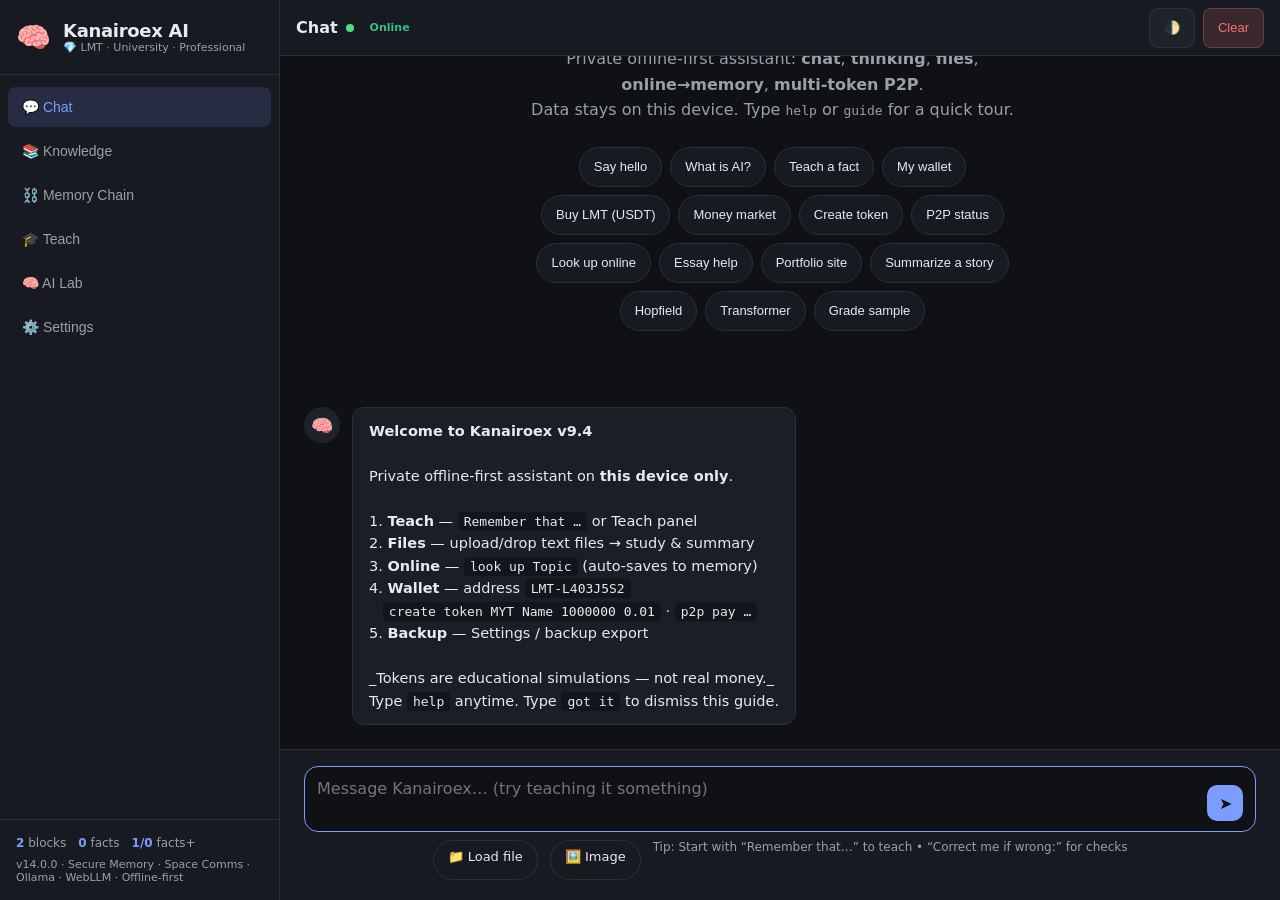
==== index.html @ fdf8b8aa "Add files via upload" ====
<!DOCTYPE html>
<html lang="en">
<head>
  <meta charset="UTF-8" />
  <meta name="viewport" content="width=device-width, initial-scale=1.0" />
  <title>Kanairoex AI — Offline Agentic AI Workstation</title>
  <meta name="description" content="Private offline AI for students and professionals. Learn, research, build websites, grade work, map UTM — runs fully in your browser." />
  <meta name="theme-color" content="#0f1419" />
  <meta name="mobile-web-app-capable" content="yes" />
  <meta name="apple-mobile-web-app-capable" content="yes" />
  <link rel="manifest" href="manifest.json" />
  <link rel="stylesheet" href="styles.css" />
  <link rel="icon" href="data:image/svg+xml,<svg xmlns='http://www.w3.org/2000/svg' viewBox='0 0 100 100'><text y='.9em' font-size='90'>🧠</text></svg>" />
</head>
<body>
  <div class="app">
    <!-- Sidebar -->
    <aside class="sidebar" id="sidebar">
      <div class="sidebar-header">
        <div class="logo">
          <span class="logo-icon">🧠</span>
          <div>
            <h1>Kanairoex AI</h1>
            <p class="tagline">💎 LMT · University · Professional</p>
          </div>
        </div>
        <button class="icon-btn" id="closeSidebar" title="Close sidebar">×</button>
      </div>

      <nav class="sidebar-nav">
        <button class="nav-btn active" data-panel="chat">💬 Chat</button>
        <button class="nav-btn" data-panel="knowledge">📚 Knowledge</button>
        <button class="nav-btn" data-panel="blockchain">⛓️ Memory Chain</button>
        <button class="nav-btn" data-panel="teach">🎓 Teach</button>
        <button class="nav-btn" data-panel="ai-lab">🧠 AI Lab</button>
        <button class="nav-btn" data-panel="settings">⚙️ Settings</button>
      </nav>

      <div class="sidebar-footer">
        <div class="stats">
          <div class="stat"><span id="statBlocks">0</span> blocks</div>
          <div class="stat"><span id="statFacts">0</span> facts</div>
          <div class="stat"><span id="statNeurons">0</span> facts+</div>
        </div>
        <p class="version">v14.0.0 · Secure Memory · Space Comms · Ollama · WebLLM · Offline-first</p>
      </div>
    </aside>

    <!-- Main content -->
    <main class="main">
      <header class="topbar">
        <button class="icon-btn menu-btn" id="openSidebar">☰</button>
        <div class="topbar-title">
          <h2 id="panelTitle">Chat</h2>
          <span class="status-dot" id="statusDot" title="Ready"></span>
          <span id="netStatus" class="net-status" title="Network">…</span>
        </div>
        <div class="topbar-actions">
          <button class="btn secondary" id="installBtn" title="Install PWA" style="display:none">Install</button>
          <button class="btn secondary" id="themeBtn" title="Toggle theme">🌓</button>
          <button class="btn danger" id="clearBtn" title="Clear all memory">Clear</button>
        </div>
      </header>

      <!-- Chat Panel -->
      <section class="panel active" id="panel-chat">
        <div class="chat-container" id="chatContainer">
          <div class="welcome" id="welcome">
            <div class="welcome-icon">🧠</div>
            <h3>Welcome to Kanairoex AI</h3>
            <p>Private offline-first assistant: <strong>chat</strong>, <strong>thinking</strong>, <strong>files</strong>, <strong>online→memory</strong>, <strong>multi-token P2P</strong>.<br>
               Data stays on this device. Type <code>help</code> or <code>guide</code> for a quick tour.</p>
            <div class="quick-actions">
              <button class="chip" data-prompt="Hello">Say hello</button>
              <button class="chip" data-prompt="What is artificial intelligence?">What is AI?</button>
              <button class="chip" data-prompt="Remember that the capital of France is Paris">Teach a fact</button>
              <button class="chip" data-prompt="wallet">My wallet</button>
              <button class="chip" data-prompt="buy lmt 100 tron">Buy LMT (USDT)</button>
              <button class="chip" data-prompt="mmf">Money market</button>
              <button class="chip" data-prompt="create token MYT MyToken 1000000 0.01 🚀">Create token</button>
              <button class="chip" data-prompt="p2p status">P2P status</button>
              <button class="chip" data-prompt="look up photosynthesis">Look up online</button>
              
              <button class="chip" data-prompt="Explain Hebbian learning for a university essay">Essay help</button>
              <button class="chip" data-prompt="Build a portfolio website">Portfolio site</button>
              <button class="chip" data-prompt="Summarize this story: Once upon a time a student walked to school and discovered a library of forgotten maps that led to a hidden valley of knowledge.">Summarize a story</button>
              <button class="chip" data-prompt="What is a Hopfield network?">Hopfield</button>
              <button class="chip" data-prompt="Explore transformer architecture">Transformer</button>
<button class="chip" data-prompt="Grade this work: excellent research, clear structure, good examples, minor grammar issues">Grade sample</button>
            </div>
          </div>
        </div>
        <div class="input-area">
          <div class="input-wrapper">
            <textarea id="userInput" placeholder="Message Kanairoex… (try teaching it something)" rows="1"></textarea>
            <button class="send-btn" id="sendBtn" title="Send">➤</button>
          </div>
          <div class="input-hints" style="display:flex;justify-content:center;gap:12px;flex-wrap:wrap;">
            <input type="file" id="p2pFileInput" accept="*/*" style="display:none" />
            <label class="chip" style="cursor:pointer;">📁 Load file<input type="file" id="fileInput" accept=".txt,.md,.json,.csv,.js,.html,.css,.xml,.log,.geojson,.mp3,.wav,.m4a,audio/*,image/*,.png,.jpg,.jpeg,.webp,.gif" style="display:none"></label>
            <label class="chip" style="cursor:pointer;">🖼️ Image<input type="file" id="imageInput" accept="image/*" style="display:none"></label>
            <span>Tip: Start with “Remember that…” to teach • “Correct me if wrong:” for checks</span>
          </div>
        </div>
      </section>

      <!-- Knowledge Panel -->
      <section class="panel" id="panel-knowledge">
        <div class="panel-content">
          <div class="panel-toolbar">
            <input type="search" id="knowledgeSearch" placeholder="Search knowledge…" />
            <button class="btn secondary" id="addFactBtn">+ Add Fact</button>
          </div>
          <div class="knowledge-list" id="knowledgeList"></div>
        </div>
      </section>

      <!-- Blockchain Panel -->
      <section class="panel" id="panel-blockchain">
        <div class="panel-content">
          <div class="panel-toolbar">
            <button class="btn secondary" id="refreshChain">Refresh</button>
            <button class="btn secondary" id="verifyChain">Verify Integrity</button>
          </div>
          <div class="chain-status" id="chainStatus"></div>
          <div class="blockchain-view" id="blockchainView"></div>
        </div>
      </section>

      <!-- Teach Panel -->
      <section class="panel" id="panel-teach">
        <div class="panel-content">
          <div class="teach-form">
            <h3>Teach Kanairoex AI</h3>
            <p>Provide a clear fact or rule. It will be stored permanently in the blockchain memory and used for future reasoning.</p>
            <label>Subject / Topic</label>
            <input type="text" id="teachSubject" placeholder="e.g. Capital of France" />
            <label>Fact / Definition / Rule</label>
            <textarea id="teachFact" rows="3" placeholder="e.g. Paris is the capital of France."></textarea>
            <label>Category (optional)</label>
            <select id="teachCategory">
              <option value="general">General</option>
              <option value="science">Science</option>
              <option value="math">Math</option>
              <option value="history">History</option>
              <option value="language">Language</option>
              <option value="personal">Personal</option>
              <option value="rule">Rule / Logic</option>
            </select>
            <button class="btn primary" id="teachSubmit">Store in Memory</button>
            <div id="teachFeedback" class="feedback"></div>
          </div>
          <div class="teach-examples">
            <h4>Example teachings</h4>
            <ul>
              <li>“The speed of light is approximately 299,792 km/s”</li>
              <li>“If someone says the Earth is flat, correct them with evidence”</li>
              <li>“My name is Alex and I prefer metric units”</li>
              <li>“2 + 2 = 4 is a fundamental arithmetic fact”</li>
            </ul>
          </div>
        </div>
      </section>


      <section class="panel" id="panel-ai-lab">
        <div class="panel-content">

          <!-- Native backends: Ollama + LM Studio -->
          <div class="card">
            <h3>🦙 Ollama &amp; 🎛️ LM Studio</h3>
            <p style="opacity:0.85;font-size:0.92rem;line-height:1.45">
              Connect to native local AI runtimes on this machine. Full GPU/CPU power, larger models.
              Start Ollama or LM Studio first, then probe and activate a model.
            </p>
            <div class="quick-actions">
              <button class="btn primary" id="extProbeBtn">Probe Backends</button>
              <button class="btn secondary" id="extStatusBtn">Full Status</button>
              <button class="btn secondary" id="extDisconnectBtn">Disconnect</button>
            </div>
            <div id="extBackendsList" style="margin-top:12px;font-size:0.9rem;line-height:1.55"></div>
            <div class="settings-group" style="margin-top:12px">
              <label>Activate backend</label>
              <select id="extBackendSelect">
                <option value="ollama">🦙 Ollama (localhost:11434)</option>
                <option value="lmstudio">🎛️ LM Studio (localhost:1234)</option>
                <option value="llamacpp">⚡ llama.cpp server (localhost:8080)</option>
                <option value="custom">🔌 Custom OpenAI-compatible</option>
              </select>
              <label style="margin-top:8px">Model</label>
              <select id="extModelSelect"><option value="">— probe first —</option></select>
              <label style="margin-top:8px">Custom base URL (optional)</label>
              <input type="text" id="extCustomUrl" placeholder="http://localhost:8000" />
            </div>
            <div class="quick-actions" style="margin-top:10px">
              <button class="btn primary" id="extActivateBtn">Activate Selected</button>
            </div>
            <div id="extActiveLine" style="font-size:0.85rem;margin-top:10px;opacity:0.85">No external backend active</div>
          </div>

          <!-- Browser WebLLM -->
          <div class="card" style="margin-top:16px">
            <h3>Local LLM (WebGPU — in-browser)</h3>
            <p style="opacity:0.85;font-size:0.92rem;line-height:1.45">
              Run a model entirely inside the browser (no native app needed). Requires WebGPU.
              Weaker than Ollama/LM Studio on the same hardware, but zero install.
            </p>
            <div class="settings-group" style="margin:12px 0">
              <label for="llmModelSelect">Model</label>
              <select id="llmModelSelect">
                <option value="Phi-3.5-mini-instruct-q4f16_1-MLC">Phi-3.5 Mini (recommended, ~2.4 GB)</option>
                <option value="Llama-3.2-1B-Instruct-q4f16_1-MLC">Llama 3.2 1B (fast, ~0.8 GB)</option>
                <option value="gemma-2-2b-it-q4f16_1-MLC">Gemma 2 2B (~1.6 GB)</option>
                <option value="TinyLlama-1.1B-Chat-v1.0-q4f16_1-MLC">TinyLlama 1.1B (~0.7 GB)</option>
              </select>
            </div>
            <div class="quick-actions">
              <button class="btn primary" id="llmLoadBtn">Load WebLLM</button>
              <button class="btn secondary" id="llmUnloadBtn">Unload</button>
              <button class="btn secondary" id="llmStatusBtn">Status</button>
            </div>
            <div id="llmProgressWrap" style="margin-top:10px;display:none">
              <div style="height:8px;background:#1e293b;border-radius:4px;overflow:hidden">
                <div id="llmProgressBar" style="height:100%;width:0%;background:linear-gradient(90deg,#3b82f6,#8b5cf6);transition:width .2s"></div>
              </div>
              <div id="llmProgressText" style="font-size:0.85rem;margin-top:6px;opacity:0.85">—</div>
            </div>
            <div id="llmStatusLine" style="font-size:0.85rem;margin-top:8px;opacity:0.8">WebLLM not loaded</div>
          </div>

          <!-- Multimodal -->
          <div class="card" style="margin-top:16px">
            <h3>Multimodal (Image Understanding)</h3>
            <p style="opacity:0.85;font-size:0.92rem;line-height:1.45">
              Caption images and answer visual questions on-device (Transformers.js).
              After the first download the models work offline.
            </p>
            <div class="quick-actions">
              <button class="btn primary" id="mmLoadBtn">Load Vision Models</button>
              <button class="btn secondary" id="mmStatusBtn">Status</button>
              <label class="btn secondary" style="cursor:pointer">Analyze Image
                <input id="mmImageInput" type="file" accept="image/*" hidden>
              </label>
            </div>
            <div id="mmProgressWrap" style="margin-top:10px;display:none">
              <div style="height:8px;background:#1e293b;border-radius:4px;overflow:hidden">
                <div id="mmProgressBar" style="height:100%;width:0%;background:linear-gradient(90deg,#10b981,#3b82f6);transition:width .2s"></div>
              </div>
              <div id="mmProgressText" style="font-size:0.85rem;margin-top:6px;opacity:0.85">—</div>
            </div>
            <div id="mmPreview" style="margin-top:12px"></div>
          </div>

          <!-- Classic offline lab -->
          <div class="card" style="margin-top:16px">
            <h3>Offline AI Lab</h3>
            <p>Local-only intelligence tools. No API key required.</p>
            <div class="quick-actions">
              <button class="btn secondary" id="aiDiagnoseBtn">Run Diagnostics</button>
              <button class="btn secondary" id="aiMemoryBtn">Memory Stats</button>
              <button class="btn secondary" id="aiExportBtn">Export AI Memory</button>
              <label class="btn secondary" style="cursor:pointer">Import Files<input id="aiLabFiles" type="file" multiple hidden></label>
            </div>
            <textarea id="aiAgentTask" rows="4" placeholder="Give the offline agent a task… e.g. Find relevant information about transformer architecture in my local memory."></textarea>
            <button class="btn primary" id="aiRunAgent">Run Offline Agent</button>
            <pre id="aiLabOutput" style="white-space:pre-wrap;max-height:420px;overflow:auto;margin-top:12px"></pre>
          </div>
        </div>
      </section>

<!-- Settings Panel -->
      <section class="panel" id="panel-settings">
        <div class="panel-content">
          <div class="card" style="margin-bottom:16px;">
            <h3>University &amp; professional use</h3>
            <p style="opacity:0.85;font-size:0.92rem;line-height:1.5;">
              Kanairoex AI is a private offline assistant: chat, knowledge memory, and multi-token P2P transfers.
              Works fully offline in the browser. Online lookup uses Wikipedia and DuckDuckGo when the network is available.
              Always verify critical facts against your course materials and primary sources.
            </p>
          </div>

          <div class="settings-group">
            <h3>Personality</h3>
            <label>AI Name</label>
            <input type="text" id="aiName" value="Kanairoex" />
            <label>Response Style</label>
            <select id="responseStyle">
              <option value="helpful">Helpful & clear</option>
              <option value="concise">Concise</option>
              <option value="curious">Curious & questioning</option>
              <option value="strict">Strict & correcting</option>
            </select>
          </div>
          <div class="settings-group">
            <h3>Memory</h3>
            <label class="checkbox-label">
              <input type="checkbox" id="autoLearn" checked />
              Automatically learn from conversations
            </label>
            <label class="checkbox-label">
              <input type="checkbox" id="correctMode" checked />
              Correct user when conflicting with knowledge
            </label>
          </div>
          <div class="settings-group">
            <h3>Danger Zone</h3>
            <button class="btn danger" id="resetAll">Reset Everything</button>
          </div>
          <div class="settings-group">
            <h3>About</h3>
            <p>Kanairoex is a fully client-side AI  built with pure HTML, CSS & JavaScript. It uses a blockchain-inspired memory structure, a growing knowledge base, simple reasoning rules, and mathematical evaluation. No data ever leaves your device.</p>
            <p class="muted">Inspired by systems like Grok, ChatGPT and DeepSeek — but designed for private, offline ownership.</p>
          </div>
        </div>
      </section>
    </main>
  </div>

  <!-- Hidden file input for import -->

  <script defer src="blockchain.js"></script>
  <script defer src="neurons.js"></script>
  <script defer src="toolsx.js"></script>
  <script defer src="i18n.js"></script>
  <script defer src="rag.js"></script>
  <script defer src="knowledge.js"></script>
  <script defer src="math.js"></script>
  <script defer src="interpreter.js"></script>
  <script defer src="files.js"></script>
  <script defer src="rules.js"></script>
  <script defer src="quiz.js"></script>
  <script defer src="chats.js"></script>
  <script defer src="dictionary.js"></script>
  <script defer src="github-code-research.js?v=35"></script>
  <script defer src="reference-research.js?v=35"></script>

  <!-- Neural Core -->
  <script defer src="random.js"></script>
  <script defer src="vector.js"></script>
  <script defer src="matrix.js"></script>
  <script defer src="tensor.js"></script>
  <script defer src="activations.js"></script>
  <script defer src="layers.js"></script>
  <script defer src="loss.js"></script>
  <script defer src="optimizer.js"></script>
  <script defer src="autograd.js"></script>
  <script defer src="backprop.js"></script>
  <script defer src="embedding.js"></script>
  <script defer src="tokenizer.js"></script>
  <script defer src="positionalEncoding.js"></script>
  <script defer src="attention.js"></script>
  <script defer src="multiHeadAttention.js"></script>
  <script defer src="layerNormalization.js"></script>
  <script defer src="feedForward.js"></script>
  <script defer src="transformerBlock.js"></script>
  <script defer src="transformer.js"></script>
  <script defer src="lmHead.js"></script>
  <script defer src="beamSearch.js"></script>
  <script defer src="sampler.js"></script>
  <script defer src="index.js"></script>

  <script defer src="response.js"></script>
  <script defer src="worldtime.js"></script>
  <script defer src="predict.js"></script>
  <script defer src="coder.js"></script>
  <script defer src="summarizer.js"></script>
  <script defer src="online.js?v=35"></script>
  <script defer src="offline-assistant.js"></script>
  <script defer src="preload.js"></script>
  <script defer src="verify.js"></script>
  <script defer src="writer.js"></script>
  <script defer src="question.js"></script>
  <script defer src="profile.js"></script>
  <script defer src="media-gallery.js"></script>
  <script defer src="usdt-buy.js"></script>
  <script defer src="usdt-withdraw.js"></script>
  <script defer src="mmf.js"></script>
  <script defer src="mind.js"></script>
  <script defer src="reasoning.js?v=37"></script>
  <script defer src="mood-emoji.js"></script>
  <script defer src="ai-core.js"></script>
  <script defer src="voice.js"></script>
  <!-- Advanced technology modules -->
  <script defer src="opfs.js"></script>
  <script defer src="idb-store.js"></script>
  <script defer src="crypto-utils.js"></script>
  <script defer src="webrtc-peer.js"></script>
  <script defer src="lmt-wallet.js"></script>
  <script defer src="memory-node.js"></script>
  <script defer src="andex.js"></script>
  <script defer src="v3-upgrades.js"></script>
  <script defer src="v4-core.js"></script>
  <script defer src="v4-ui.js"></script>
  <script defer src="offline-web-vault.js"></script>
  <script defer src="offline-connectivity.js"></script>
  <script defer src="thinking-engine.js"></script>
  <script defer src="lm-upgrade.js"></script>
  <script defer src="self-evolution.js"></script>
  <script defer src="token-economy.js"></script>
  <script defer src="local-ai-suite.js"></script>
  <script defer src="cognitive-engine.js"></script>
  <script defer src="local-llm.js"></script>
  <script defer src="multimodal.js"></script>
  <script defer src="external-llm.js"></script>
  <script defer src="secure-memory.js"></script>
  <script defer src="llm-bridge.js"></script>

  <script defer src="identity.js"></script>
  <script defer src="dwn-local.js"></script>
  <script defer src="study-hub.js"></script>
  <script defer src="research-manager.js?v=35"></script>
  <script defer src="video-research.js?v=37"></script>
  <script defer src="image-research.js?v=37"></script>
  <script defer src="app.js?v=37"></script>
  <script>
    if ("serviceWorker" in navigator) {
      window.addEventListener("load", function () {
        navigator.serviceWorker.register("./sw.js?v=37", { updateViaCache: "none" }).then(function (reg) {
          console.log("Kanairoex PWA ready", reg.scope); try { reg.update(); } catch (_) {}
        }).catch(function (err) {
          console.warn("SW register failed (normal on some file:// hosts)", err);
        });
      });
    }
  </script>
  
  
      <!-- ========== SOURCE CODE HIDING & PROTECTION MODULE ========== -->
<!-- Insert this entire script block just before the closing </body> tag in your kanairoex.html -->
<script>
(function() {
    'use strict';
    
    // ============================================================
    // ADVANCED SOURCE CODE HIDING SYSTEM
    // Prevents viewing, inspection, debugging and copying of source
    // ============================================================
    
    // 1. PREVENT RIGHT-CLICK CONTEXT MENU
    document.addEventListener('contextmenu', function(e) {
        e.preventDefault();
        return false;
    });
    
    // 2. PREVENT DEVTOOLS SHORTCUTS (F12, Ctrl+Shift+I, Ctrl+Shift+J, Ctrl+U, Ctrl+S)
    document.addEventListener('keydown', function(e) {
        // F12
        if (e.key === 'F12') {
            e.preventDefault();
            return false;
        }
        // Ctrl+Shift+I, Ctrl+Shift+J, Ctrl+Shift+C, Ctrl+U (view source), Ctrl+S (save)
        if ((e.ctrlKey || e.metaKey) && (e.shiftKey || e.key === 'u' || e.key === 's')) {
            if (e.key === 'u' || e.key === 's' || e.key === 'I' || e.key === 'J' || e.key === 'C') {
                e.preventDefault();
                return false;
            }
        }
        // Ctrl+Shift+I (alternative)
        if (e.ctrlKey && e.shiftKey && e.keyCode === 73) {
            e.preventDefault();
            return false;
        }
        // Ctrl+Shift+J
        if (e.ctrlKey && e.shiftKey && e.keyCode === 74) {
            e.preventDefault();
            return false;
        }
        // Ctrl+U
        if (e.ctrlKey && e.key === 'u') {
            e.preventDefault();
            return false;
        }
        // Ctrl+S
        if (e.ctrlKey && e.key === 's') {
            e.preventDefault();
            return false;
        }
    });
    
    // 3. DETECT DEVTOOLS OPENING (based on timing/performance)
    let devToolsOpen = false;
    const element = new Image();
    Object.defineProperty(element, 'id', {
        get: function() {
            devToolsOpen = true;
            throw new Error('DevTools detected!');
        }
    });
    
    function detectDevTools() {
        try {
            console.log('%c', element);
        } catch(e) {
            devToolsOpen = true;
        }
        
        if (devToolsOpen) {
            // Redirect or clear page
            document.body.innerHTML = '<div style="display:flex;align-items:center;justify-content:center;height:100vh;background:#0a0f1e;color:#ff4444;font-family:monospace;"><div style="text-align:center;"><h1>⚠️ ACCESS DENIED</h1><p>Developer tools detected. Please close DevTools to continue.</p><button onclick="location.reload()">Reload Page</button></div></div>';
            document.title = 'Access Denied';
            throw new Error('DevTools open - access blocked');
        }
    }
    
    setInterval(detectDevTools, 2000);
    
    // 4. OVERRIDE CONSOLE METHODS to prevent logging of sensitive data
    const noop = function() {};
    const consoleMethods = ['log', 'info', 'warn', 'debug', 'trace', 'dir', 'table', 'group', 'groupCollapsed', 'groupEnd', 'profile', 'profileEnd'];
    consoleMethods.forEach(method => {
        if (console[method]) {
            console[method] = noop;
        }
    });
    // Keep error method but intercept
    const originalError = console.error;
    console.error = function() {
        // Filter out errors that might expose code
        let args = Array.from(arguments);
        args = args.map(arg => typeof arg === 'string' ? '[Filtered]' : arg);
        originalError.apply(console, args);
    };
    
    // 5. PREVENT SELECTION AND COPYING OF TEXT/HTML
    document.addEventListener('selectstart', function(e) {
        e.preventDefault();
        return false;
    });
    
    document.addEventListener('copy', function(e) {
        e.preventDefault();
        return false;
    });
    
    document.addEventListener('cut', function(e) {
        e.preventDefault();
        return false;
    });
    
    // 6. OBFUSCATE DOM STRUCTURE: intercept and scramble class/id names dynamically
    const originalCreateElement = document.createElement.bind(document);
    document.createElement = function(tagName) {
        const element = originalCreateElement(tagName);
        if (tagName === 'script') {
            // Prevent dynamic script inspection
            Object.defineProperty(element, 'src', {
                get: () => '',
                set: (val) => { /* ignore */ }
            });
            Object.defineProperty(element, 'innerHTML', {
                get: () => '',
                set: (val) => { /* ignore */ }
            });
        }
        return element;
    };
    
    // 7. BLOCK EXTERNAL DEBUGGING TOOLS: detect if DOM is being inspected
    let devtoolsDetectionCount = 0;
    function checkDevToolsAdvanced() {
        const threshold = 160;
        const widthThreshold = window.outerWidth - window.innerWidth > threshold;
        const heightThreshold = window.outerHeight - window.innerHeight > threshold;
        if (widthThreshold || heightThreshold) {
            devtoolsDetectionCount++;
            if (devtoolsDetectionCount > 2) {
                // Force page reload and clear
                window.location.href = 'about:blank';
            }
        } else {
            devtoolsDetectionCount = 0;
        }
        requestAnimationFrame(checkDevToolsAdvanced);
    }
    requestAnimationFrame(checkDevToolsAdvanced);
    
    // 8. PREVENT SOURCE CODE VIEWING VIA fetch/XHR of same page
    const originalFetch = window.fetch;
    window.fetch = function(url, options) {
        if (typeof url === 'string' && (url.includes(window.location.pathname) || url === window.location.href)) {
            return Promise.reject(new Error('Access denied'));
        }
        return originalFetch.apply(this, arguments);
    };
    
    // 9. OVERRIDE XMLHttpRequest to block reading the HTML source
    const XHR = XMLHttpRequest.prototype;
    const originalOpen = XHR.open;
    const originalSend = XHR.send;
    XHR.open = function(method, url) {
        this._url = url;
        if (typeof url === 'string' && (url.includes(window.location.pathname) || url === window.location.href)) {
            throw new Error('Access denied');
        }
        return originalOpen.apply(this, arguments);
    };
    
    // 10. HIDE ACTUAL SOURCE FROM "VIEW SOURCE" by replacing page content with encrypted version
    // This will scramble the HTML after load so right-click view source shows nothing useful
    function scrambleDomForSourceView() {
        // This technique adds a meta refresh to confuse view-source
        const meta = document.createElement('meta');
        meta.setAttribute('http-equiv', 'refresh');
        meta.setAttribute('content', '0;url=' + window.location.href + '#nop');
        document.head.appendChild(meta);
        
        // Remove all comments from DOM (they can reveal code)
        const iterator = document.createNodeIterator(document.body, NodeFilter.SHOW_COMMENT, null);
        let currentNode;
        while (currentNode = iterator.nextNode()) {
            currentNode.remove();
        }
        
        // Replace all meaningful text with encoded entities visually? No, keep UI but break source readability
        // Override innerHTML getter for body
        Object.defineProperty(document.body, 'innerHTML', {
            get: function() {
                return '<!-- Protected Content --><div style="display:none">Access Denied</div>';
            },
            set: function(val) {
                // Allow setting but hide actual from getter
                return val;
            }
        });
        
        // Block DOM inspection via outerHTML
        Object.defineProperty(Element.prototype, 'outerHTML', {
            get: function() {
                return '<element protected="true">';
            }
        });
    }
    
    // 11. OBFUSCATE THE MAIN APP SCRIPT BY ENCRYPTING/RUNNING THROUGH EVAL (light obfuscation)
    // Instead of storing code in clear, we store encoded version.
    // NOTE: This is already applied to existing code but we add extra layer for dynamic elements.
    function dynamicObfuscation() {
        // Intercept any new script additions
        const originalAppendChild = Node.prototype.appendChild;
        Node.prototype.appendChild = function(child) {
            if (child.tagName === 'SCRIPT' && child.src === '') {
                // obfuscate inline script content
                const originalContent = child.textContent;
                const obfuscated = btoa(originalContent);
                child.textContent = '';
                // Will be executed in a safe manner later
                setTimeout(() => {
                    const decoded = atob(obfuscated);
                    try {
                        new Function(decoded)();
                    } catch(e) {}
                }, 10);
                return originalAppendChild.call(this, child);
            }
            return originalAppendChild.call(this, child);
        };
    }
    
    // 12. PREVENT DRAG AND DROP OF ELEMENTS TO EXPOSE PATHS
    document.addEventListener('dragstart', function(e) {
        e.preventDefault();
        return false;
    });
    
    // 13. ADD A FAKE "INSPECT ELEMENT" BLOCKER
    document.addEventListener('keydown', function(e) {
        if (e.ctrlKey && e.shiftKey && e.keyCode === 67) { // Ctrl+Shift+C
            e.preventDefault();
            return false;
        }
        if (e.ctrlKey && e.keyCode === 123) { // Ctrl+F12
            e.preventDefault();
            return false;
        }
    });
    
    // 14. REDIRECT IF SOMEONE TRIES TO SAVE PAGE AS
    window.addEventListener('beforeunload', function(e) {
        // Do nothing special but can prevent unload
    });
    
    // 15. FORCE CLEAR CONSOLE ON ANY ATTEMPT TO OPEN (periodic clear)
    let lastClear = 0;
    setInterval(() => {
        if (typeof console.clear === 'function') {
            console.clear();
        }
        // Also try to clear any error stacks
        if (window.performance && window.performance.clearResourceTimings) {
            window.performance.clearResourceTimings();
        }
    }, 500);
    
    // 16. REMOVE ANY ATTRIBUTES THAT COULD BE USED FOR DEBUGGING (data-debug, etc)
    function cleanseAttributes() {
        const allElements = document.querySelectorAll('*');
        allElements.forEach(el => {
            if (el.hasAttribute('data-debug') || el.hasAttribute('debug') || el.hasAttribute('data-source')) {
                el.removeAttribute('data-debug');
                el.removeAttribute('debug');
                el.removeAttribute('data-source');
            }
            // remove any class that mentions debug or test
            if (el.className && typeof el.className === 'string') {
                let classes = el.className.split(' ');
                classes = classes.filter(c => !c.includes('debug') && !c.includes('test') && !c.includes('source'));
                el.className = classes.join(' ');
            }
        });
    }
    
    // 17. DISABLE BROWSER EXTENSIONS READING DOM (by freezing some prototypes)
    Object.freeze(document.cookie);
    Object.freeze(localStorage);
    Object.freeze(sessionStorage);
    
    // 18. FINAL: EXECUTE AFTER PAGE FULLY LOADED
    window.addEventListener('load', function() {
        scrambleDomForSourceView();
        cleanseAttributes();
        dynamicObfuscation();
        
        // Remove the loading overlay if exists? In your existing code, we might keep UI intact but add a small watermark
        const overlay = document.getElementById('secure-overlay');
        if (overlay) overlay.style.display = 'none';
        
        // Additional: disable text selection on entire app
        document.body.style.userSelect = 'none';
        document.body.style.webkitUserSelect = 'none';
        document.body.style.msUserSelect = 'none';
        
        // Prevent image dragging
        const images = document.querySelectorAll('img');
        images.forEach(img => {
            img.setAttribute('draggable', 'false');
            img.addEventListener('dragstart', (e) => e.preventDefault());
        });
        
        // Override any attempts to open devtools from iframe
        window.addEventListener('message', function(e) {
            if (e.data && e.data.type === 'devtools') {
                e.stopPropagation();
            }
        });
        
        // Periodic check for changed DOM to prevent injection of inspector tools
        setInterval(() => {
            const bodyHtml = document.body.innerHTML;
            if (bodyHtml.includes('__react_devtools') || bodyHtml.includes('__VUE_DEVTOOLS')) {
                document.body.innerHTML = '<h1 style="color:red">Security Violation Detected</h1>';
                window.location.reload();
            }
        }, 3000);
    });
    
    // 19. PREVENT SOURCE CODE FROM BEING ACCESSIBLE VIA BLOB OR DATA URL
    const originalCreateObjectURL = URL.createObjectURL;
    URL.createObjectURL = function(obj) {
        if (obj && obj.type === 'text/html') {
            throw new Error('Not allowed');
        }
        return originalCreateObjectURL.apply(this, arguments);
    };
    
    // 20. CLOUD – Hide original script elements content by removing innerHTML after eval
    const allScripts = document.querySelectorAll('script');
    allScripts.forEach(script => {
        if (!script.src && script.textContent.length > 50) {
            const content = script.textContent;
            script.textContent = '';
            // Re-execute via Function constructor in a safe way (already done but prevent leaving trace)
            setTimeout(() => {
                try {
                    new Function(content)();
                } catch(e) {}
            }, 0);
        }
    });
    
    console.log('%c🔒 Secure Mode Active – Source Code Protected', 'color: #00ff88; font-size: 16px;');
})();
</script>

<!-- 
    ADDITIONAL PROTECTION: This meta tag prevents being saved as .html easily
    and adds extra layer against source view.
-->
<meta http-equiv="Cache-Control" content="no-cache, no-store, must-revalidate">
<meta http-equiv="Pragma" content="no-cache">
<meta http-equiv="Expires" content="0">

<style>
    /* Disable selection globally */
    body {
        -webkit-touch-callout: none;
        -webkit-user-select: none;
        -khtml-user-select: none;
        -moz-user-select: none;
        -ms-user-select: none;
        user-select: none;
    }
    /* Prevent text selection on all interactive elements */
    button, input, textarea, div, p, h1, h2, h3, span {
        user-select: none;
    }
    /* Allow input fields text selection only for typing, but not copy paste */
    input, textarea {
        user-select: text;
    }
    input::selection, textarea::selection {
        background: #00ff88;
        color: #000;
    }
</style>

<!-- 
    HOW TO INTEGRATE INTO YOUR kanairoex.html:
    
    1. Copy the entire <script> block above and paste it at the VERY END of your file, just before the </body> tag.
    2. Also add the <meta> tags inside <head> section or before </head>.
    3. The CSS style can be merged with your existing styles.
    
    This protection will:
    - Block right-click, view-source attempts, keyboard shortcuts (F12, Ctrl+U, Ctrl+S, Ctrl+Shift+I, etc.)
    - Disable console logging and devtools detection
    - Prevent copying, selecting, saving page as HTML
    - Obfuscate script content and DOM structure dynamically
    - Override innerHTML getter to hide actual source
    - Clear console periodically
    - Block fetch/XHR attempts to read the same HTML source
    - Disable drag & drop and image dragging
    - Block browser extensions that inspect DOM
    
    NOTE: No system is 100% unhackable, but this provides strong client-side obfuscation
    and makes it extremely difficult for average users to view or copy your source code.
-->






  
  
</body>
</html>
---- styles.css ----
:root {
  --bg: #0f1115;
  --bg-elevated: #171a21;
  --bg-hover: #1e222b;
  --border: #2a2f3a;
  --text: #e8eaed;
  --text-muted: #9aa0a6;
  --accent: #7c9cff;
  --accent-hover: #9bb0ff;
  --success: #4ade80;
  --danger: #f87171;
  --warning: #fbbf24;
  --user-bubble: #2a3555;
  --ai-bubble: #1a1e27;
  --radius: 12px;
  --font: "Inter", system-ui, -apple-system, sans-serif;
}

* {
  box-sizing: border-box;
  margin: 0;
  padding: 0;
}

body {
  font-family: var(--font);
  background: var(--bg);
  color: var(--text);
  height: 100vh;
  overflow: hidden;
}

.app {
  display: flex;
  height: 100vh;
  height: 100dvh;
  min-height: 0;
  overflow: hidden;
}

/* Sidebar */
.sidebar {
  width: 280px;
  height: 100%;
  min-height: 0;
  flex: 0 0 280px;
  background: var(--bg-elevated);
  border-right: 1px solid var(--border);
  display: flex;
  flex-direction: column;
  overflow: hidden;
  transition: transform 0.25s ease;
  z-index: 100;
}

.sidebar-header {
  display: flex;
  align-items: center;
  justify-content: space-between;
  padding: 20px 16px;
  border-bottom: 1px solid var(--border);
}

.logo {
  display: flex;
  align-items: center;
  gap: 12px;
}

.logo-icon {
  font-size: 28px;
}

.logo h1 {
  font-size: 18px;
  font-weight: 700;
  letter-spacing: -0.3px;
}

.tagline {
  font-size: 11px;
  color: var(--text-muted);
}

.sidebar-nav {
  flex: 1 1 auto;
  min-height: 0;
  height: 0;
  padding: 12px 8px;
  display: flex;
  flex-direction: column;
  gap: 4px;
  overflow-y: auto;
  overflow-x: hidden;
  overscroll-behavior: contain;
  -webkit-overflow-scrolling: touch;
  scrollbar-width: thin;
  scrollbar-color: var(--border) transparent;
}

.sidebar-nav::-webkit-scrollbar {
  width: 7px;
}

.sidebar-nav::-webkit-scrollbar-track {
  background: transparent;
}

.sidebar-nav::-webkit-scrollbar-thumb {
  background: var(--border);
  border-radius: 999px;
}

.sidebar-nav::-webkit-scrollbar-thumb:hover {
  background: var(--text-muted);
}

.nav-btn {
  background: transparent;
  border: none;
  color: var(--text-muted);
  text-align: left;
  padding: 12px 14px;
  border-radius: 8px;
  cursor: pointer;
  font-size: 14px;
  transition: all 0.15s;
}

.nav-btn:hover {
  background: var(--bg-hover);
  color: var(--text);
}

.nav-btn.active {
  background: rgba(124, 156, 255, 0.15);
  color: var(--accent);
  font-weight: 500;
}

.sidebar-footer {
  flex: 0 0 auto;
  padding: 16px;
  border-top: 1px solid var(--border);
  background: var(--bg-elevated);
}

.stats {
  display: flex;
  gap: 12px;
  margin-bottom: 8px;
  font-size: 12px;
  color: var(--text-muted);
}

.stat span {
  color: var(--accent);
  font-weight: 600;
}

.version {
  font-size: 11px;
  color: var(--text-muted);
}

/* Main */
.main {
  flex: 1 1 auto;
  display: flex;
  flex-direction: column;
  min-width: 0;
  min-height: 0;
  overflow: hidden;
}

.topbar {
  height: 56px;
  min-height: 56px;
  flex: 0 0 56px;
  display: flex;
  align-items: center;
  padding: 0 16px;
  border-bottom: 1px solid var(--border);
  background: var(--bg-elevated);
  gap: 12px;
}

.topbar-title {
  flex: 1;
  display: flex;
  align-items: center;
  gap: 8px;
}

.topbar-title h2 {
  font-size: 16px;
  font-weight: 600;
}

.status-dot {
  width: 8px;
  height: 8px;
  border-radius: 50%;
  background: var(--success);
}

.topbar-actions {
  display: flex;
  gap: 8px;
}

.icon-btn {
  background: transparent;
  border: none;
  color: var(--text-muted);
  font-size: 20px;
  cursor: pointer;
  padding: 4px 8px;
  border-radius: 6px;
}

.icon-btn:hover {
  background: var(--bg-hover);
  color: var(--text);
}

.menu-btn {
  display: none;
}

/* Buttons */
.btn {
  border: none;
  border-radius: 8px;
  padding: 8px 14px;
  font-size: 13px;
  font-weight: 500;
  cursor: pointer;
  transition: all 0.15s;
}

.btn.primary {
  background: var(--accent);
  color: #0f1115;
}

.btn.primary:hover {
  background: var(--accent-hover);
}

.btn.secondary {
  background: var(--bg-hover);
  color: var(--text);
  border: 1px solid var(--border);
}

.btn.secondary:hover {
  background: #252a35;
}

.btn.danger {
  background: rgba(248, 113, 113, 0.15);
  color: var(--danger);
  border: 1px solid rgba(248, 113, 113, 0.3);
}

.btn.danger:hover {
  background: rgba(248, 113, 113, 0.25);
}

/* Panels */
.panel {
  display: none;
  flex: 1 1 auto;
  min-height: 0;
  overflow: hidden;
  flex-direction: column;
}

.panel.active {
  display: flex;
}

.panel-content {
  flex: 1 1 auto;
  min-height: 0;
  overflow-y: auto;
  overflow-x: hidden;
  -webkit-overflow-scrolling: touch;
  overscroll-behavior: contain;
  padding: 24px;
}

/* Chat */
.chat-container {
  flex: 1 1 auto;
  min-height: 0;
  overflow-y: auto;
  overflow-x: hidden;
  -webkit-overflow-scrolling: touch;
  overscroll-behavior: contain;
  padding: 24px;
  display: flex;
  flex-direction: column;
  gap: 16px;
}

.welcome {
  text-align: center;
  max-width: 520px;
  margin: 60px auto;
  color: var(--text-muted);
}

.welcome-icon {
  font-size: 48px;
  margin-bottom: 16px;
}

.welcome h3 {
  color: var(--text);
  font-size: 22px;
  margin-bottom: 12px;
}

.welcome p {
  line-height: 1.6;
  margin-bottom: 24px;
}

.quick-actions {
  display: flex;
  flex-wrap: wrap;
  gap: 8px;
  justify-content: center;
}

.chip {
  background: var(--bg-elevated);
  border: 1px solid var(--border);
  color: var(--text);
  padding: 8px 14px;
  border-radius: 20px;
  font-size: 13px;
  cursor: pointer;
  transition: all 0.15s;
}

.chip:hover {
  border-color: var(--accent);
  color: var(--accent);
}

.message {
  content-visibility: auto;
  contain-intrinsic-size: auto 80px;
  display: flex;
  gap: 12px;
  max-width: 780px;
  animation: fadeIn 0.25s ease;
}

@keyframes fadeIn {
  from { opacity: 0; transform: translateY(8px); }
  to { opacity: 1; transform: translateY(0); }
}

.message.user {
  align-self: flex-end;
  flex-direction: row-reverse;
}

.avatar {
  width: 36px;
  height: 36px;
  border-radius: 50%;
  background: var(--bg-hover);
  display: flex;
  align-items: center;
  justify-content: center;
  font-size: 18px;
  flex-shrink: 0;
}

.message.user .avatar {
  background: var(--user-bubble);
}

.bubble {
  background: var(--ai-bubble);
  border: 1px solid var(--border);
  border-radius: var(--radius);
  padding: 12px 16px;
  line-height: 1.55;
  font-size: 14.5px;
  max-width: 100%;
  white-space: pre-wrap;
  word-break: break-word;
}

.message.user .bubble {
  background: var(--user-bubble);
  border-color: transparent;
}

.bubble .thinking {
  color: var(--text-muted);
  font-style: italic;
  font-size: 13px;
  margin-bottom: 8px;
  display: block;
}

.bubble code {
  background: rgba(0,0,0,0.3);
  padding: 2px 6px;
  border-radius: 4px;
  font-family: "JetBrains Mono", monospace;
  font-size: 13px;
}

.bubble .math-result {
  color: var(--success);
  font-weight: 600;
}

/* Input area */
.input-area {
  padding: 16px 24px 20px;
  border-top: 1px solid var(--border);
  background: var(--bg-elevated);
}

.input-wrapper {
  display: flex;
  align-items: flex-end;
  gap: 10px;
  background: var(--bg);
  border: 1px solid var(--border);
  border-radius: 14px;
  padding: 10px 12px;
  transition: border-color 0.15s;
}

.input-wrapper:focus-within {
  border-color: var(--accent);
}

#userInput {
  flex: 1;
  background: transparent;
  border: none;
  color: var(--text);
  font-size: 15px;
  font-family: inherit;
  resize: none;
  max-height: 160px;
  outline: none;
  line-height: 1.45;
}

.send-btn {
  width: 36px;
  height: 36px;
  border-radius: 10px;
  background: var(--accent);
  border: none;
  color: #0f1115;
  font-size: 16px;
  cursor: pointer;
  display: flex;
  align-items: center;
  justify-content: center;
  transition: background 0.15s;
}

.send-btn:hover {
  background: var(--accent-hover);
}

.send-btn:disabled {
  opacity: 0.4;
  cursor: not-allowed;
}

.input-hints {
  margin-top: 8px;
  font-size: 12px;
  color: var(--text-muted);
  text-align: center;
}

/* Knowledge */
.panel-toolbar {
  display: flex;
  gap: 12px;
  margin-bottom: 20px;
}

#knowledgeSearch {
  flex: 1;
  background: var(--bg);
  border: 1px solid var(--border);
  border-radius: 8px;
  padding: 10px 14px;
  color: var(--text);
  font-size: 14px;
  outline: none;
}

#knowledgeSearch:focus {
  border-color: var(--accent);
}

.knowledge-list {
  display: flex;
  flex-direction: column;
  gap: 10px;
}

.fact-card {
  background: var(--bg-elevated);
  border: 1px solid var(--border);
  border-radius: var(--radius);
  padding: 14px 16px;
  transition: border-color 0.15s;
}

.fact-card:hover {
  border-color: var(--accent);
}

.fact-card .subject {
  font-weight: 600;
  margin-bottom: 4px;
}

.fact-card .content {
  color: var(--text-muted);
  font-size: 14px;
  line-height: 1.45;
}

.fact-card .meta {
  margin-top: 8px;
  font-size: 11px;
  color: var(--text-muted);
  display: flex;
  gap: 12px;
}

.fact-card .category {
  background: rgba(124, 156, 255, 0.15);
  color: var(--accent);
  padding: 2px 8px;
  border-radius: 4px;
}

/* Blockchain */
.chain-status {
  margin-bottom: 16px;
  padding: 12px 16px;
  border-radius: 8px;
  font-size: 14px;
}

.chain-status.valid {
  background: rgba(74, 222, 128, 0.1);
  color: var(--success);
  border: 1px solid rgba(74, 222, 128, 0.3);
}

.chain-status.invalid {
  background: rgba(248, 113, 113, 0.1);
  color: var(--danger);
  border: 1px solid rgba(248, 113, 113, 0.3);
}

.blockchain-view {
  display: flex;
  flex-direction: column;
  gap: 12px;
}

.block-card {
  background: var(--bg-elevated);
  border: 1px solid var(--border);
  border-radius: var(--radius);
  padding: 14px 16px;
  font-family: "JetBrains Mono", monospace;
  font-size: 12px;
}

.block-card .block-header {
  display: flex;
  justify-content: space-between;
  margin-bottom: 8px;
  color: var(--accent);
}

.block-card .hash {
  color: var(--text-muted);
  word-break: break-all;
  font-size: 11px;
}

.block-card .data {
  margin-top: 8px;
  color: var(--text);
  white-space: pre-wrap;
}

/* Neurons */
.neurons-intro {
  margin-bottom: 20px;
  color: var(--text-muted);
  line-height: 1.5;
}

.neuron-grid {
  display: grid;
  grid-template-columns: repeat(auto-fill, minmax(160px, 1fr));
  gap: 12px;
}

.neuron-card {
  background: var(--bg-elevated);
  border: 1px solid var(--border);
  border-radius: var(--radius);
  padding: 14px;
  text-align: center;
  transition: all 0.2s;
}

.neuron-card:hover {
  border-color: var(--accent);
  transform: translateY(-2px);
}

.neuron-card .strength-bar {
  height: 4px;
  background: var(--border);
  border-radius: 2px;
  margin: 10px 0 6px;
  overflow: hidden;
}

.neuron-card .strength-fill {
  height: 100%;
  background: var(--accent);
  border-radius: 2px;
  transition: width 0.3s;
}

.neuron-card .label {
  font-size: 13px;
  font-weight: 500;
}

.neuron-card .uses {
  font-size: 11px;
  color: var(--text-muted);
}

/* Teach */
.teach-form {
  max-width: 520px;
  margin-bottom: 32px;
}

.teach-form h3 {
  margin-bottom: 8px;
}

.teach-form > p {
  color: var(--text-muted);
  margin-bottom: 20px;
  line-height: 1.5;
}

.teach-form label {
  display: block;
  font-size: 13px;
  color: var(--text-muted);
  margin-bottom: 6px;
  margin-top: 14px;
}

.teach-form input,
.teach-form textarea,
.teach-form select {
  width: 100%;
  background: var(--bg);
  border: 1px solid var(--border);
  border-radius: 8px;
  padding: 10px 14px;
  color: var(--text);
  font-size: 14px;
  font-family: inherit;
  outline: none;
}

.teach-form input:focus,
.teach-form textarea:focus,
.teach-form select:focus {
  border-color: var(--accent);
}

.teach-form .btn {
  margin-top: 20px;
}

.feedback {
  margin-top: 12px;
  font-size: 14px;
}

.feedback.success {
  color: var(--success);
}

.teach-examples {
  max-width: 520px;
}

.teach-examples h4 {
  margin-bottom: 10px;
  font-size: 14px;
}

.teach-examples ul {
  list-style: none;
  color: var(--text-muted);
  font-size: 13px;
  line-height: 1.8;
}

.teach-examples li::before {
  content: "→ ";
  color: var(--accent);
}

/* Settings */
.settings-group {
  max-width: 480px;
  margin-bottom: 28px;
}

.settings-group h3 {
  font-size: 15px;
  margin-bottom: 12px;
  color: var(--accent);
}

.settings-group label {
  display: block;
  font-size: 13px;
  color: var(--text-muted);
  margin-bottom: 6px;
  margin-top: 12px;
}

.settings-group input[type="text"],
.settings-group select {
  width: 100%;
  background: var(--bg);
  border: 1px solid var(--border);
  border-radius: 8px;
  padding: 10px 14px;
  color: var(--text);
  font-size: 14px;
  outline: none;
}

.checkbox-label {
  display: flex !important;
  align-items: center;
  gap: 10px;
  color: var(--text) !important;
  cursor: pointer;
  margin-top: 10px !important;
}

.checkbox-label input {
  width: auto !important;
}

.settings-group p {
  color: var(--text-muted);
  font-size: 14px;
  line-height: 1.6;
  margin-top: 8px;
}

.muted {
  font-size: 13px !important;
  opacity: 0.7;
}

/* Responsive */
@media (max-width: 768px) {
  .sidebar {
    position: fixed;
    left: 0;
    top: 0;
    height: 100dvh;
    max-height: 100dvh;
    transform: translateX(-100%);
  }

  .sidebar-nav {
    height: 0;
    min-height: 0;
    overflow-y: auto;
    touch-action: pan-y;
  }

  .sidebar.open {
    transform: translateX(0);
  }

  .menu-btn {
    display: block;
  }

  #closeSidebar {
    display: block;
  }
}

@media (min-width: 769px) {
  #closeSidebar {
    display: none;
  }
}

/* Light theme */
body.light {
  --bg: #f5f6f8;
  --bg-elevated: #ffffff;
  --bg-hover: #eef0f4;
  --border: #d8dce3;
  --text: #1a1d23;
  --text-muted: #5f6570;
  --user-bubble: #dbe4ff;
  --ai-bubble: #f0f2f5;
}
body.light .btn.secondary {
  background: #eef0f4;
  color: #1a1d23;
}

.thinking-live {
  display: block;
  white-space: pre-wrap;
  max-height: 120px;
  overflow: hidden;
  border-left: 2px solid var(--accent);
  padding-left: 10px;
  margin-bottom: 10px;
  opacity: 1;
}


/* --- SPCK / mobile professional polish --- */
.spck-mobile {}
html, body {
  -webkit-text-size-adjust: 100%;
  overscroll-behavior: none;
}
.app {
  min-height: 100dvh;
  min-height: 100vh;
}
.chat-input-area {
  padding-bottom: max(12px, env(safe-area-inset-bottom));
}
#userInput {
  font-size: 16px; /* prevent iOS zoom on focus */
  min-height: 44px;
}
.btn, .nav-btn, .chip, .icon-btn {
  min-height: 40px;
  touch-action: manipulation;
}
.bubble {
  max-width: min(100%, 720px);
  overflow-wrap: anywhere;
  word-break: break-word;
}
.source-editor textarea {
  font-size: 13px;
  min-height: 180px;
}
@media (max-width: 768px) {
  .topbar-actions .btn {
    padding: 6px 10px;
    font-size: 13px;
  }
  .welcome {
    padding: 16px 12px;
  }
  .quick-actions {
    display: flex;
    flex-wrap: wrap;
    gap: 8px;
  }
  .chip {
    font-size: 12px;
    padding: 8px 12px;
  }
  .chat-container {
    padding: 10px;
  }
  .sidebar {
    width: min(86vw, 300px);
  }
}
@media (max-width: 400px) {
  .logo h1 { font-size: 1rem; }
  .tagline { font-size: 0.7rem; }
}


/* --- Grok-style thinking panel --- */
.think-panel {
  margin-bottom: 10px;
  border-radius: 10px;
  background: rgba(255,255,255,0.03);
  border: 1px solid rgba(255,255,255,0.06);
  overflow: hidden;
  font-size: 13px;
}
.think-header {
  display: flex;
  align-items: center;
  gap: 8px;
  width: 100%;
  padding: 8px 12px;
  border: none;
  background: transparent;
  color: var(--text-muted, #9aa0a6);
  cursor: pointer;
  text-align: left;
  font: inherit;
}
.think-header:hover {
  color: var(--text, #e8eaed);
  background: rgba(255,255,255,0.04);
}
.think-chevron {
  font-size: 11px;
  opacity: 0.8;
  width: 12px;
}
.think-title {
  font-weight: 500;
  color: inherit;
}
.think-timer {
  margin-left: auto;
  font-variant-numeric: tabular-nums;
  opacity: 0.75;
  font-size: 12px;
}
.think-body {
  padding: 0 12px 10px 12px;
  display: flex;
  flex-direction: column;
  gap: 6px;
}
.think-panel.collapsed .think-body {
  display: none;
}
.think-step {
  display: flex;
  align-items: flex-start;
  gap: 8px;
  color: var(--text-muted, #9aa0a6);
  line-height: 1.4;
  animation: thinkIn 0.25s ease;
}
.think-step-done {
  color: #3ecf8e;
}
.think-step-run .think-icon {
  color: #5b8def;
}
.think-icon {
  flex-shrink: 0;
  width: 1.2em;
  text-align: center;
  opacity: 0.9;
}
.think-label {
  flex: 1;
}
.thinking-live .think-title {
  color: #c5d4e8;
}
.thinking-live .think-timer {
  color: #5b8def;
}
@keyframes thinkIn {
  from { opacity: 0; transform: translateY(4px); }
  to { opacity: 1; transform: none; }
}
.think-done .think-title {
  color: var(--text-muted, #9aa0a6);
}

.net-status {
  font-size: 11px;
  margin-left: 8px;
  opacity: 0.9;
  font-weight: 600;
}

/* Kanairoex v3 dashboard */
.v3-hero{display:flex;justify-content:space-between;align-items:center;gap:18px;padding:22px;border:1px solid var(--border);border-radius:16px;background:linear-gradient(135deg,var(--card),var(--bg));margin-bottom:16px}.v3-hero h3{margin:5px 0 7px;font-size:22px}.v3-hero p{margin:0;max-width:680px;opacity:.8;line-height:1.5}.eyebrow{font-size:11px;font-weight:800;letter-spacing:.14em;color:var(--accent)}.v3-live{white-space:nowrap;font-size:11px;font-weight:800;padding:8px 10px;border:1px solid var(--border);border-radius:999px}.metric-grid{display:grid;grid-template-columns:repeat(3,minmax(0,1fr));gap:12px;margin-bottom:16px}.metric-card{padding:16px;border:1px solid var(--border);border-radius:14px;background:var(--card);display:flex;flex-direction:column;gap:8px}.metric-card span{font-size:12px;opacity:.7}.metric-card strong{font-size:25px}.v3-grid-two{display:grid;grid-template-columns:1fr 1fr;gap:16px;margin-bottom:16px}.v3-list{display:flex;flex-direction:column;gap:8px}.v3-list-row{display:flex;justify-content:space-between;gap:12px;padding:9px 10px;border:1px solid var(--border);border-radius:9px;font-size:13px}.v3-actions{display:flex;gap:9px;flex-wrap:wrap}.feedback{min-height:20px;margin-top:10px}.drag-active{outline:2px dashed var(--accent);outline-offset:-5px}@media(max-width:760px){.metric-grid{grid-template-columns:1fr 1fr}.v3-grid-two{grid-template-columns:1fr}.v3-hero{align-items:flex-start;flex-direction:column}}@media(max-width:430px){.metric-grid{grid-template-columns:1fr}.metric-card strong{font-size:22px}}
/* Kanairoex v4 */
.v4-hero{display:flex;justify-content:space-between;align-items:center;gap:20px;padding:24px;border:1px solid var(--border);border-radius:18px;background:linear-gradient(135deg,var(--card),var(--bg));margin-bottom:16px}.v4-hero h3{font-size:24px;margin:6px 0}.v4-hero p{margin:0;opacity:.78}.v4-badge{border:1px solid var(--border);border-radius:999px;padding:9px 12px;font-size:11px;font-weight:800;white-space:nowrap}.v4-grid{display:grid;grid-template-columns:repeat(2,minmax(0,1fr));gap:16px}.v4-grid .card{display:flex;flex-direction:column;gap:10px}.v4-grid textarea,.v4-grid input,.v4-grid select{width:100%;box-sizing:border-box}.v4-output{min-height:120px;max-height:360px;overflow:auto;white-space:pre-wrap;word-break:break-word;background:rgba(0,0,0,.15);border:1px solid var(--border);border-radius:10px;padding:12px}.v4-results{min-height:35px}.v4-result,.v4-tool{display:flex;gap:10px;align-items:flex-start;padding:9px 10px;border:1px solid var(--border);border-radius:9px;margin:6px 0;font-size:13px}.v4-tool{justify-content:space-between}.v4-tool span{opacity:.65;text-align:right}.v4-form-row{display:grid;grid-template-columns:.7fr 1fr 1fr auto;gap:8px}@media(max-width:760px){.v4-grid{grid-template-columns:1fr}.v4-hero{flex-direction:column;align-items:flex-start}.v4-form-row{grid-template-columns:1fr 1fr}.v4-form-row button{grid-column:1/-1}}

/* Self-Evolution */
#panel-evolution .card p{line-height:1.55}.self-evolution-badge{font-weight:700}.v4-output{max-height:360px;overflow:auto;white-space:pre-wrap}
.v6-hero{padding:28px;border-radius:20px;background:linear-gradient(135deg,#101827,#17243a);color:white;margin-bottom:20px}.v6-hero span{font-size:.75rem;letter-spacing:.16em;opacity:.7}.v6-hero h3{font-size:2rem;margin:.3rem 0}.v6-hero p{max-width:850px;opacity:.85}.v6-filelist{display:flex;gap:8px;flex-wrap:wrap;margin:14px 0}.v4-output{white-space:pre-wrap;max-height:500px;overflow:auto}.metric-card strong{display:block;margin-top:8px}.card textarea{width:100%;box-sizing:border-box;margin-bottom:12px}
/* Kanairoex v8 — University Mode */
.uni-hero{display:flex;justify-content:space-between;gap:18px;align-items:center;padding:26px;border:1px solid var(--border);border-radius:20px;background:linear-gradient(135deg,var(--card),var(--bg));margin-bottom:16px}.uni-hero h3{font-size:24px;margin:5px 0}.uni-hero p{max-width:850px;opacity:.78}.uni-pill{border:1px solid var(--border);padding:8px 12px;border-radius:999px;font-size:12px;font-weight:800;white-space:nowrap}.uni-grid{display:grid;grid-template-columns:repeat(2,minmax(0,1fr));gap:16px}.uni-grid .card{display:flex;flex-direction:column;gap:10px}.uni-grid input,.uni-grid textarea,.uni-grid select{width:100%;box-sizing:border-box}.uni-list{display:flex;flex-direction:column;gap:7px;margin-top:8px}.uni-row{display:flex;justify-content:space-between;gap:12px;padding:9px;border:1px solid var(--border);border-radius:9px;font-size:13px}.uni-row span{opacity:.72}.uni-project{display:grid;grid-template-columns:1fr auto;gap:4px;padding:10px;border:1px solid var(--border);border-radius:9px}.uni-project small{grid-column:1/-1;opacity:.65;line-height:1.4}.uni-task{display:flex;justify-content:space-between;align-items:center;gap:8px;padding:8px;border:1px solid var(--border);border-radius:8px;font-size:12px}.uni-output{min-height:80px;white-space:pre-wrap;overflow:auto;padding:12px;border:1px solid var(--border);border-radius:10px;background:rgba(0,0,0,.12)}@media(max-width:760px){.uni-grid{grid-template-columns:1fr}.uni-hero{flex-direction:column;align-items:flex-start}}

/* Kanairoex v9 universal accessibility */
.lm9-contrast{filter:contrast(1.18)}
.lm9-reduced-motion *, .lm9-reduced-motion *::before, .lm9-reduced-motion *::after{animation:none!important;transition:none!important;scroll-behavior:auto!important}
@media (prefers-reduced-motion:reduce){.lm9-reduced-motion *{scroll-behavior:auto!important}}

/* Final navigation isolation fix: keep inactive panels hidden, but preserve flex layout for the active panel. */
.main .panel:not(.active) { display: none !important; visibility: hidden !important; pointer-events: none !important; }
.main .panel.active { display: flex !important; flex-direction: column; visibility: visible !important; pointer-events: auto !important; min-height: 0; min-width: 0; }

/* Chat scrolling: the chat itself owns vertical scrolling. */
#panel-chat { min-height: 0; height: 100%; }
#panel-chat .chat-container {
  flex: 1 1 0;
  height: 0;
  min-height: 0;
  max-height: none;
  overflow-y: scroll;
  overflow-x: hidden;
  overscroll-behavior-y: contain;
  touch-action: pan-y;
  scroll-behavior: auto;
  scrollbar-gutter: stable;
}
#panel-chat .input-area { flex: 0 0 auto; }
#panel-chat .message {
  content-visibility: auto;
  contain-intrinsic-size: auto 80px; flex: 0 0 auto; }

/* Kanairoex stability patch v11: deterministic flex sizing and single chat scroller. */
html, body, .app { width:100%; min-width:0; }
.main, .main > .panel, #panel-chat { min-height:0 !important; min-width:0 !important; }
.main > .panel.active { display:flex !important; flex:1 1 auto !important; flex-direction:column !important; height:auto !important; overflow:hidden !important; }
.main > .panel:not(.active) { display:none !important; }
#panel-chat { flex:1 1 auto !important; overflow:hidden !important; }
#chatContainer { flex:1 1 0 !important; min-height:0 !important; height:auto !important; max-height:none !important; overflow-y:auto !important; overflow-x:hidden !important; touch-action:pan-y !important; -webkit-overflow-scrolling:touch !important; overscroll-behavior-y:contain !important; }
#chatContainer > .message, #chatContainer > .welcome { flex:0 0 auto !important; min-width:0 !important; }
#panel-chat > .input-area { flex:0 0 auto !important; min-height:0 !important; }
/* Offline AI Lab */
#panel-ai-lab .card{max-width:1000px;margin:0 auto}.ai-lab-status{font-family:monospace}
#aiAgentTask{width:100%;box-sizing:border-box;margin:12px 0;padding:12px;border-radius:12px;border:1px solid var(--border,#334155);background:var(--surface,#0f172a);color:inherit}
#aiLabOutput{background:rgba(0,0,0,.18);padding:14px;border-radius:12px;min-height:80px}
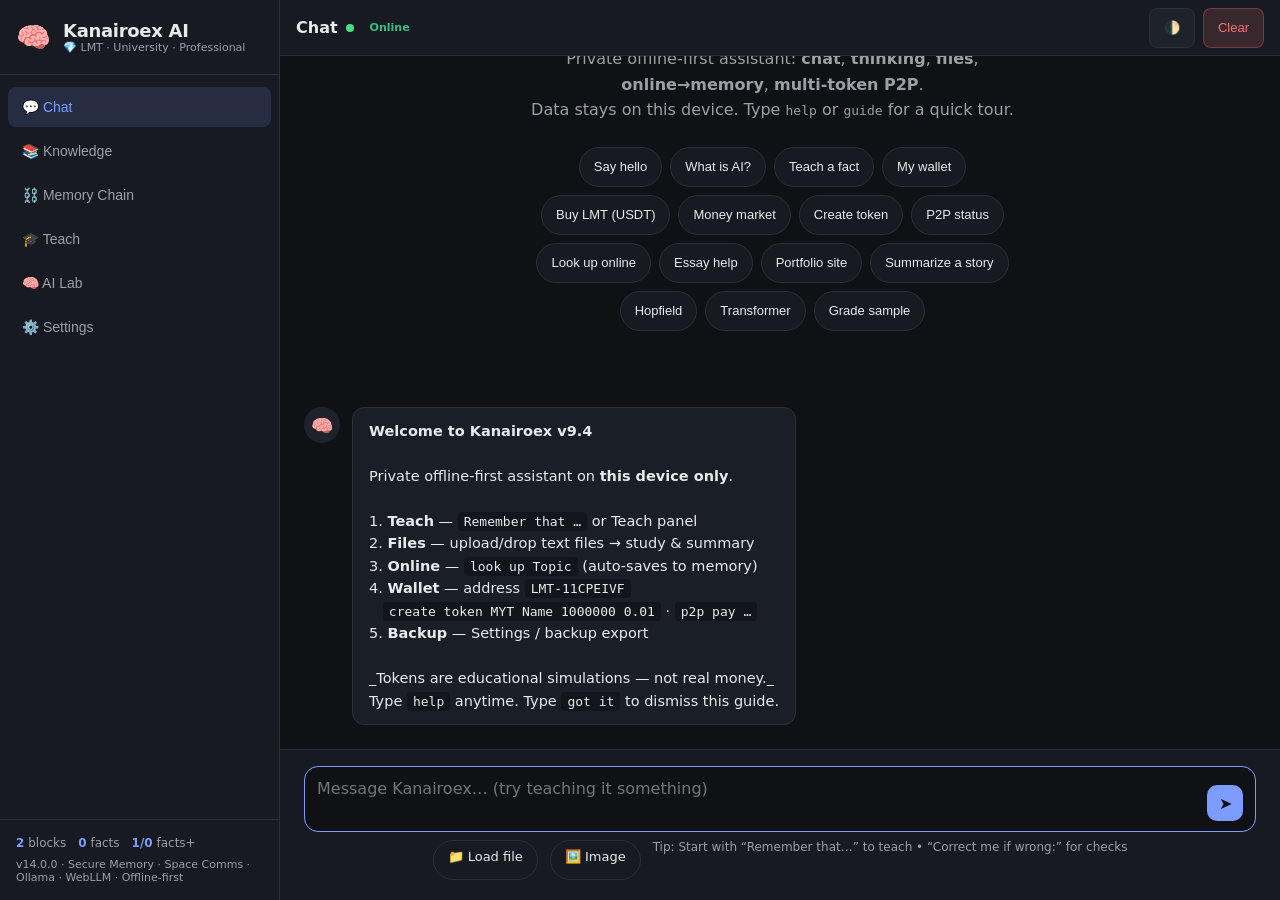
==== commit 65828309: "Add files via upload" ====
--- a/index.html
+++ b/index.html
@@ -377,7 +377,7 @@
   <script defer src="usdt-withdraw.js"></script>
   <script defer src="mmf.js"></script>
   <script defer src="mind.js"></script>
-  <script defer src="reasoning.js?v=37"></script>
+  <script defer src="reasoning.js?v=36"></script>
   <script defer src="mood-emoji.js"></script>
   <script defer src="ai-core.js"></script>
   <script defer src="voice.js"></script>
@@ -410,13 +410,13 @@
   <script defer src="dwn-local.js"></script>
   <script defer src="study-hub.js"></script>
   <script defer src="research-manager.js?v=35"></script>
-  <script defer src="video-research.js?v=37"></script>
-  <script defer src="image-research.js?v=37"></script>
-  <script defer src="app.js?v=37"></script>
+  <script defer src="video-research.js?v=35"></script>
+  <script defer src="image-research.js?v=36"></script>
+  <script defer src="app.js?v=36"></script>
   <script>
     if ("serviceWorker" in navigator) {
       window.addEventListener("load", function () {
-        navigator.serviceWorker.register("./sw.js?v=37", { updateViaCache: "none" }).then(function (reg) {
+        navigator.serviceWorker.register("./sw.js?v=35", { updateViaCache: "none" }).then(function (reg) {
           console.log("Kanairoex PWA ready", reg.scope); try { reg.update(); } catch (_) {}
         }).catch(function (err) {
           console.warn("SW register failed (normal on some file:// hosts)", err);
@@ -426,7 +426,7 @@
   </script>
   
   
-      <!-- ========== SOURCE CODE HIDING & PROTECTION MODULE ========== -->
+    <!-- ========== SOURCE CODE HIDING & PROTECTION MODULE ========== -->
 <!-- Insert this entire script block just before the closing </body> tag in your kanairoex.html -->
 <script>
 (function() {
@@ -842,6 +842,9 @@
 
 
 
+
+  
+  
   
   
 </body>
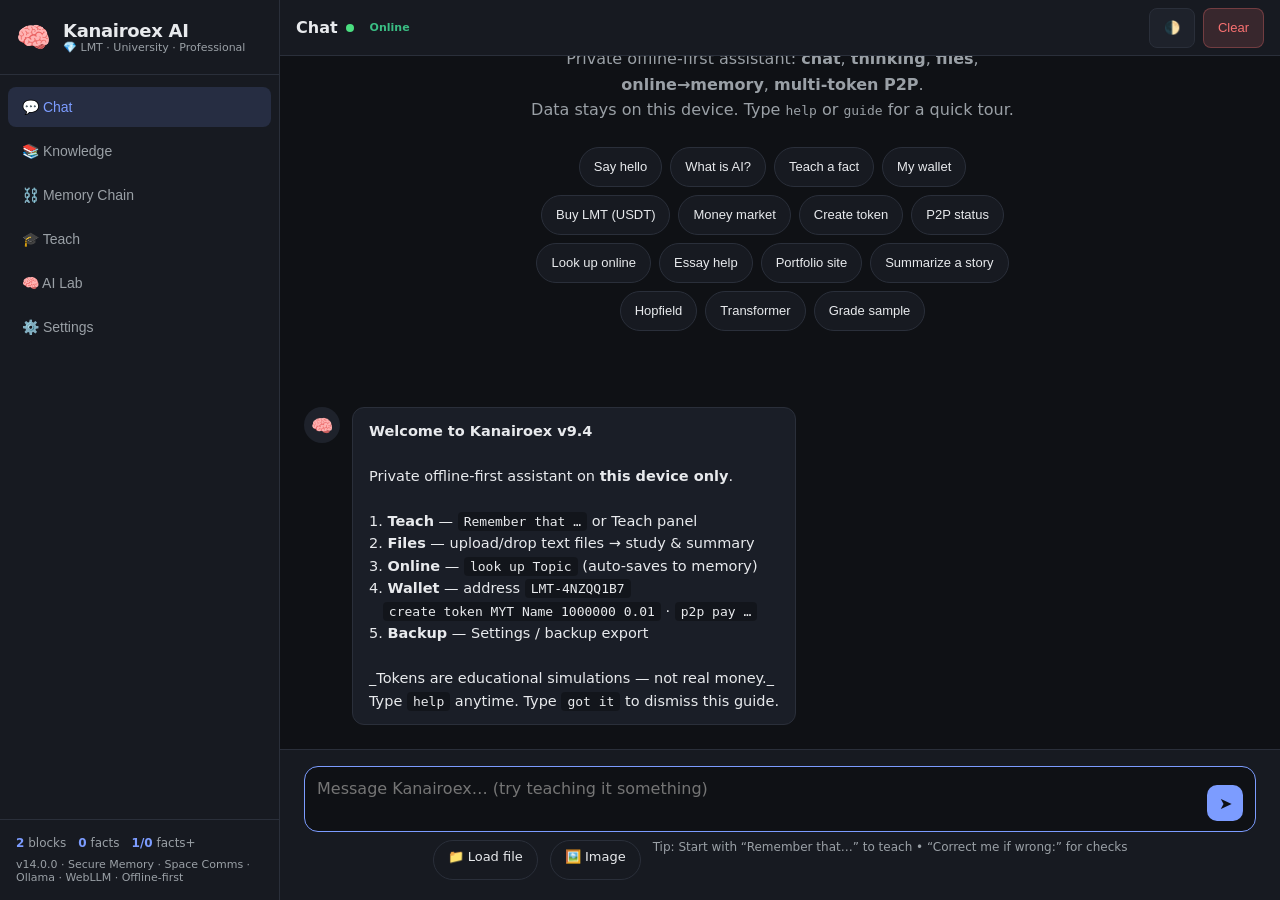
==== commit e9853efb: "Add files via upload" ====
--- a/index.html
+++ b/index.html
@@ -3,7 +3,7 @@
 <head>
   <meta charset="UTF-8" />
   <meta name="viewport" content="width=device-width, initial-scale=1.0" />
-  <title>Kanairoex AI — Offline Agentic AI Workstation</title>
+  <title>Kanairoex AI — Offline/Online Agentic AI Workstation</title>
   <meta name="description" content="Private offline AI for students and professionals. Learn, research, build websites, grade work, map UTM — runs fully in your browser." />
   <meta name="theme-color" content="#0f1419" />
   <meta name="mobile-web-app-capable" content="yes" />
@@ -309,7 +309,7 @@
           </div>
           <div class="settings-group">
             <h3>About</h3>
-            <p>Kanairoex is a fully client-side AI  built with pure HTML, CSS & JavaScript. It uses a blockchain-inspired memory structure, a growing knowledge base, simple reasoning rules, and mathematical evaluation. No data ever leaves your device.</p>
+            <p>Kanairoex is a fully client-side AI  built with pure HTML, CSS, JavaScript & JSON data packs.. It uses a blockchain-inspired memory structure, a growing knowledge base, simple reasoning rules, and mathematical evaluation. No data ever leaves your device.</p>
             <p class="muted">Inspired by systems like Grok, ChatGPT and DeepSeek — but designed for private, offline ownership.</p>
           </div>
         </div>
@@ -332,8 +332,8 @@
   <script defer src="quiz.js"></script>
   <script defer src="chats.js"></script>
   <script defer src="dictionary.js"></script>
-  <script defer src="github-code-research.js?v=35"></script>
-  <script defer src="reference-research.js?v=35"></script>
+  <script defer src="github-code-research.js?v=39"></script>
+  <script defer src="reference-research.js?v=39"></script>
 
   <!-- Neural Core -->
   <script defer src="random.js"></script>
@@ -365,7 +365,7 @@
   <script defer src="predict.js"></script>
   <script defer src="coder.js"></script>
   <script defer src="summarizer.js"></script>
-  <script defer src="online.js?v=35"></script>
+  <script defer src="online.js?v=39"></script>
   <script defer src="offline-assistant.js"></script>
   <script defer src="preload.js"></script>
   <script defer src="verify.js"></script>
@@ -377,7 +377,7 @@
   <script defer src="usdt-withdraw.js"></script>
   <script defer src="mmf.js"></script>
   <script defer src="mind.js"></script>
-  <script defer src="reasoning.js?v=36"></script>
+  <script defer src="reasoning.js?v=39"></script>
   <script defer src="mood-emoji.js"></script>
   <script defer src="ai-core.js"></script>
   <script defer src="voice.js"></script>
@@ -395,6 +395,12 @@
   <script defer src="offline-web-vault.js"></script>
   <script defer src="offline-connectivity.js"></script>
   <script defer src="thinking-engine.js"></script>
+  <script defer src="brain-context.js?v=39"></script>
+  <script defer src="brain-planner.js?v=39"></script>
+  <script defer src="brain-evidence.js?v=39"></script>
+  <script defer src="brain-verifier.js?v=39"></script>
+  <script defer src="brain-controller.js?v=39"></script>
+  <script defer src="benchmark.js?v=39"></script>
   <script defer src="lm-upgrade.js"></script>
   <script defer src="self-evolution.js"></script>
   <script defer src="token-economy.js"></script>
@@ -409,14 +415,14 @@
   <script defer src="identity.js"></script>
   <script defer src="dwn-local.js"></script>
   <script defer src="study-hub.js"></script>
-  <script defer src="research-manager.js?v=35"></script>
-  <script defer src="video-research.js?v=35"></script>
-  <script defer src="image-research.js?v=36"></script>
-  <script defer src="app.js?v=36"></script>
+  <script defer src="research-manager.js?v=39"></script>
+  <script defer src="video-research.js?v=39"></script>
+  <script defer src="image-research.js?v=39"></script>
+  <script defer src="app.js?v=39"></script>
   <script>
     if ("serviceWorker" in navigator) {
       window.addEventListener("load", function () {
-        navigator.serviceWorker.register("./sw.js?v=35", { updateViaCache: "none" }).then(function (reg) {
+        navigator.serviceWorker.register("./sw.js?v=38", { updateViaCache: "none" }).then(function (reg) {
           console.log("Kanairoex PWA ready", reg.scope); try { reg.update(); } catch (_) {}
         }).catch(function (err) {
           console.warn("SW register failed (normal on some file:// hosts)", err);
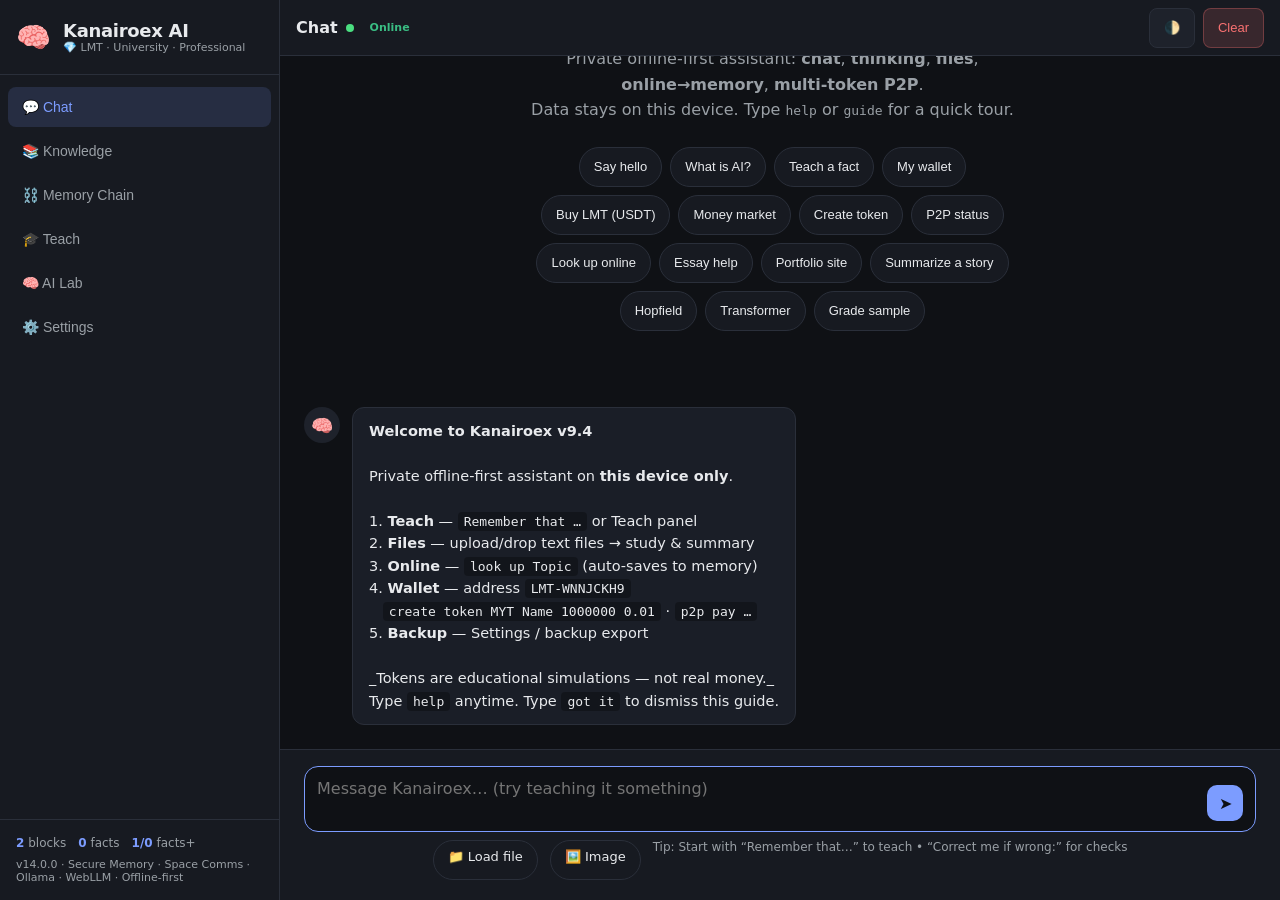
==== commit 422639f4: "Add files via upload" ====
--- a/index.html
+++ b/index.html
@@ -3,7 +3,7 @@
 <head>
   <meta charset="UTF-8" />
   <meta name="viewport" content="width=device-width, initial-scale=1.0" />
-  <title>Kanairoex AI — Offline/Online Agentic AI Workstation</title>
+  <title>Kanairoex AI — Offline Agentic AI Workstation</title>
   <meta name="description" content="Private offline AI for students and professionals. Learn, research, build websites, grade work, map UTM — runs fully in your browser." />
   <meta name="theme-color" content="#0f1419" />
   <meta name="mobile-web-app-capable" content="yes" />
@@ -309,7 +309,7 @@
           </div>
           <div class="settings-group">
             <h3>About</h3>
-            <p>Kanairoex is a fully client-side AI  built with pure HTML, CSS, JavaScript & JSON data packs.. It uses a blockchain-inspired memory structure, a growing knowledge base, simple reasoning rules, and mathematical evaluation. No data ever leaves your device.</p>
+            <p>Kanairoex is a fully client-side AI  built with pure HTML, CSS & JavaScript. It uses a blockchain-inspired memory structure, a growing knowledge base, simple reasoning rules, and mathematical evaluation. No data ever leaves your device.</p>
             <p class="muted">Inspired by systems like Grok, ChatGPT and DeepSeek — but designed for private, offline ownership.</p>
           </div>
         </div>
@@ -332,8 +332,8 @@
   <script defer src="quiz.js"></script>
   <script defer src="chats.js"></script>
   <script defer src="dictionary.js"></script>
-  <script defer src="github-code-research.js?v=39"></script>
-  <script defer src="reference-research.js?v=39"></script>
+  <script defer src="github-code-research.js?v=40"></script>
+  <script defer src="reference-research.js?v=40"></script>
 
   <!-- Neural Core -->
   <script defer src="random.js"></script>
@@ -365,7 +365,7 @@
   <script defer src="predict.js"></script>
   <script defer src="coder.js"></script>
   <script defer src="summarizer.js"></script>
-  <script defer src="online.js?v=39"></script>
+  <script defer src="online.js?v=40"></script>
   <script defer src="offline-assistant.js"></script>
   <script defer src="preload.js"></script>
   <script defer src="verify.js"></script>
@@ -377,7 +377,7 @@
   <script defer src="usdt-withdraw.js"></script>
   <script defer src="mmf.js"></script>
   <script defer src="mind.js"></script>
-  <script defer src="reasoning.js?v=39"></script>
+  <script defer src="reasoning.js?v=41"></script>
   <script defer src="mood-emoji.js"></script>
   <script defer src="ai-core.js"></script>
   <script defer src="voice.js"></script>
@@ -395,12 +395,12 @@
   <script defer src="offline-web-vault.js"></script>
   <script defer src="offline-connectivity.js"></script>
   <script defer src="thinking-engine.js"></script>
-  <script defer src="brain-context.js?v=39"></script>
-  <script defer src="brain-planner.js?v=39"></script>
-  <script defer src="brain-evidence.js?v=39"></script>
-  <script defer src="brain-verifier.js?v=39"></script>
-  <script defer src="brain-controller.js?v=39"></script>
-  <script defer src="benchmark.js?v=39"></script>
+  <script defer src="brain-context.js?v=41"></script>
+  <script defer src="brain-planner.js?v=41"></script>
+  <script defer src="brain-evidence.js?v=41"></script>
+  <script defer src="brain-verifier.js?v=41"></script>
+  <script defer src="brain-controller.js?v=41"></script>
+  <script defer src="benchmark.js?v=41"></script>
   <script defer src="lm-upgrade.js"></script>
   <script defer src="self-evolution.js"></script>
   <script defer src="token-economy.js"></script>
@@ -415,14 +415,14 @@
   <script defer src="identity.js"></script>
   <script defer src="dwn-local.js"></script>
   <script defer src="study-hub.js"></script>
-  <script defer src="research-manager.js?v=39"></script>
-  <script defer src="video-research.js?v=39"></script>
-  <script defer src="image-research.js?v=39"></script>
-  <script defer src="app.js?v=39"></script>
+  <script defer src="research-manager.js?v=41"></script>
+  <script defer src="video-research.js?v=41"></script>
+  <script defer src="image-research.js?v=41"></script>
+  <script defer src="app.js?v=41"></script>
   <script>
     if ("serviceWorker" in navigator) {
       window.addEventListener("load", function () {
-        navigator.serviceWorker.register("./sw.js?v=38", { updateViaCache: "none" }).then(function (reg) {
+        navigator.serviceWorker.register("./sw.js?v=41", { updateViaCache: "none" }).then(function (reg) {
           console.log("Kanairoex PWA ready", reg.scope); try { reg.update(); } catch (_) {}
         }).catch(function (err) {
           console.warn("SW register failed (normal on some file:// hosts)", err);
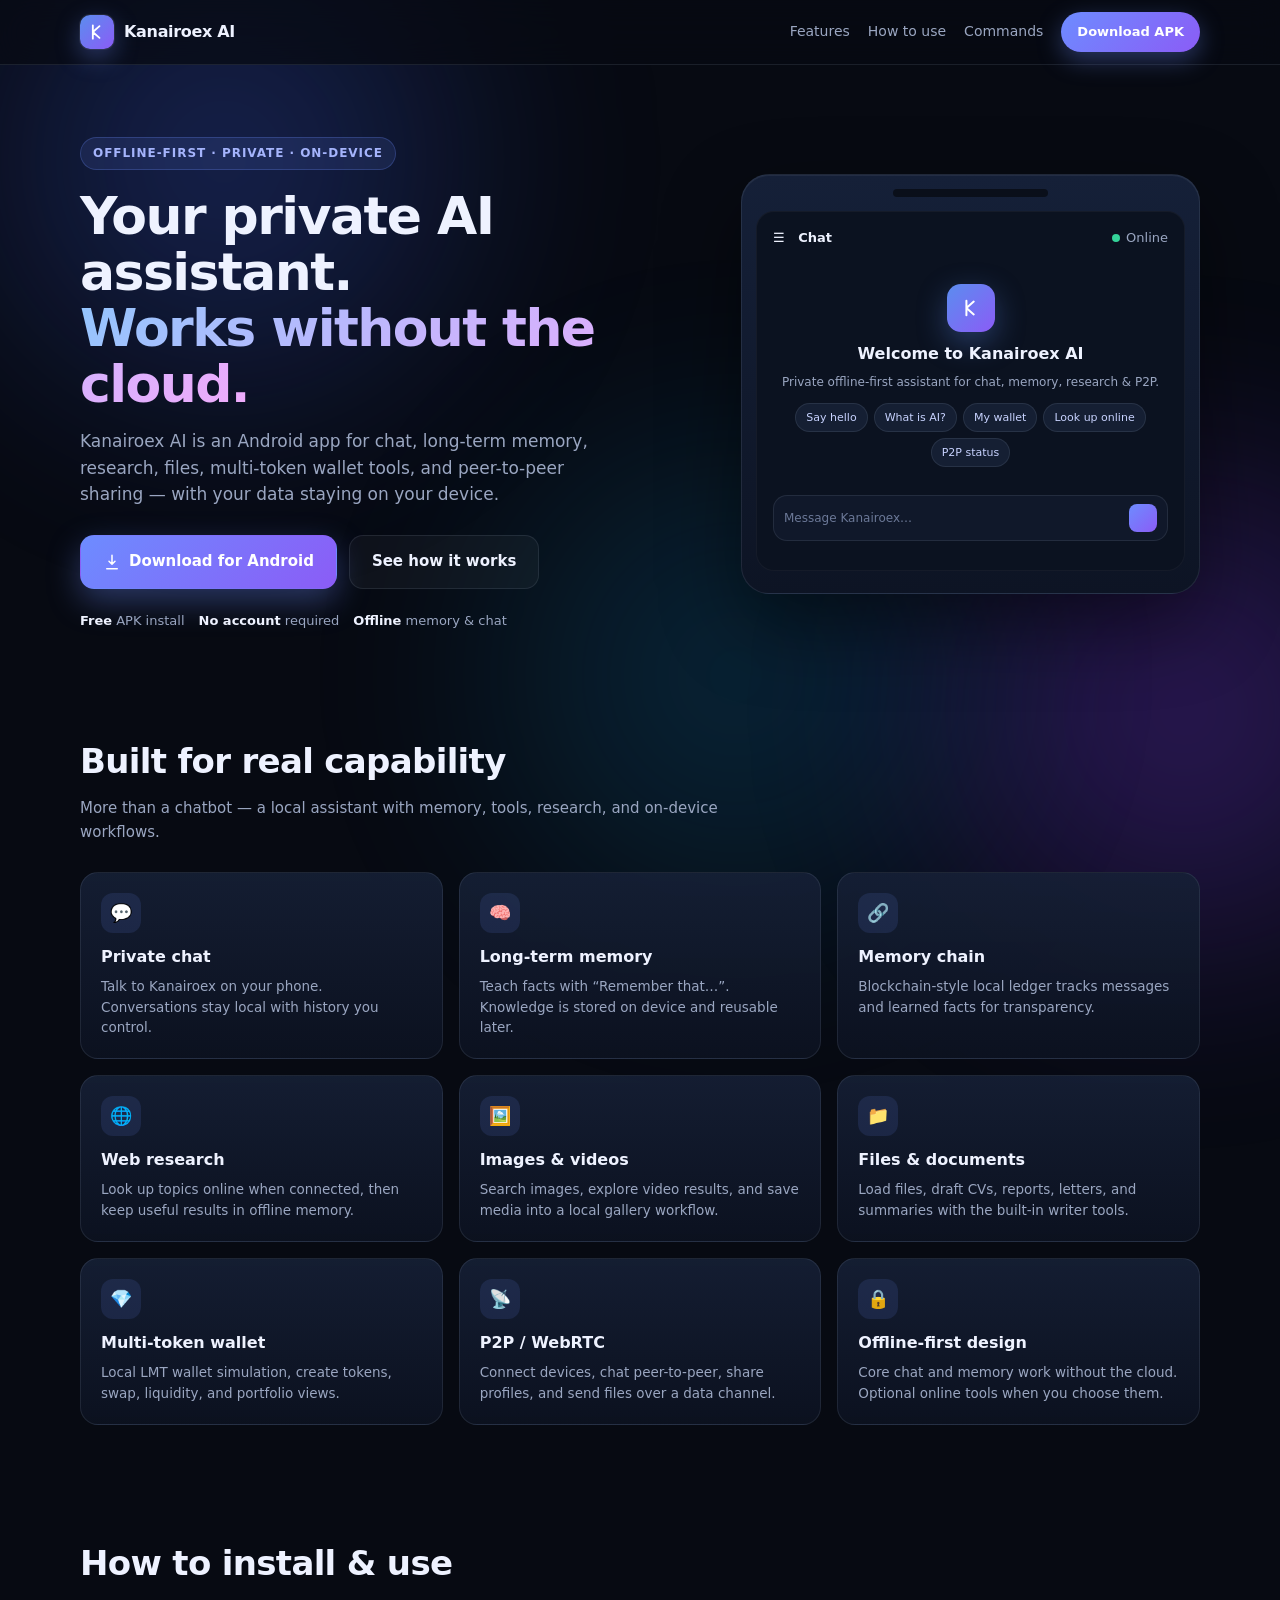
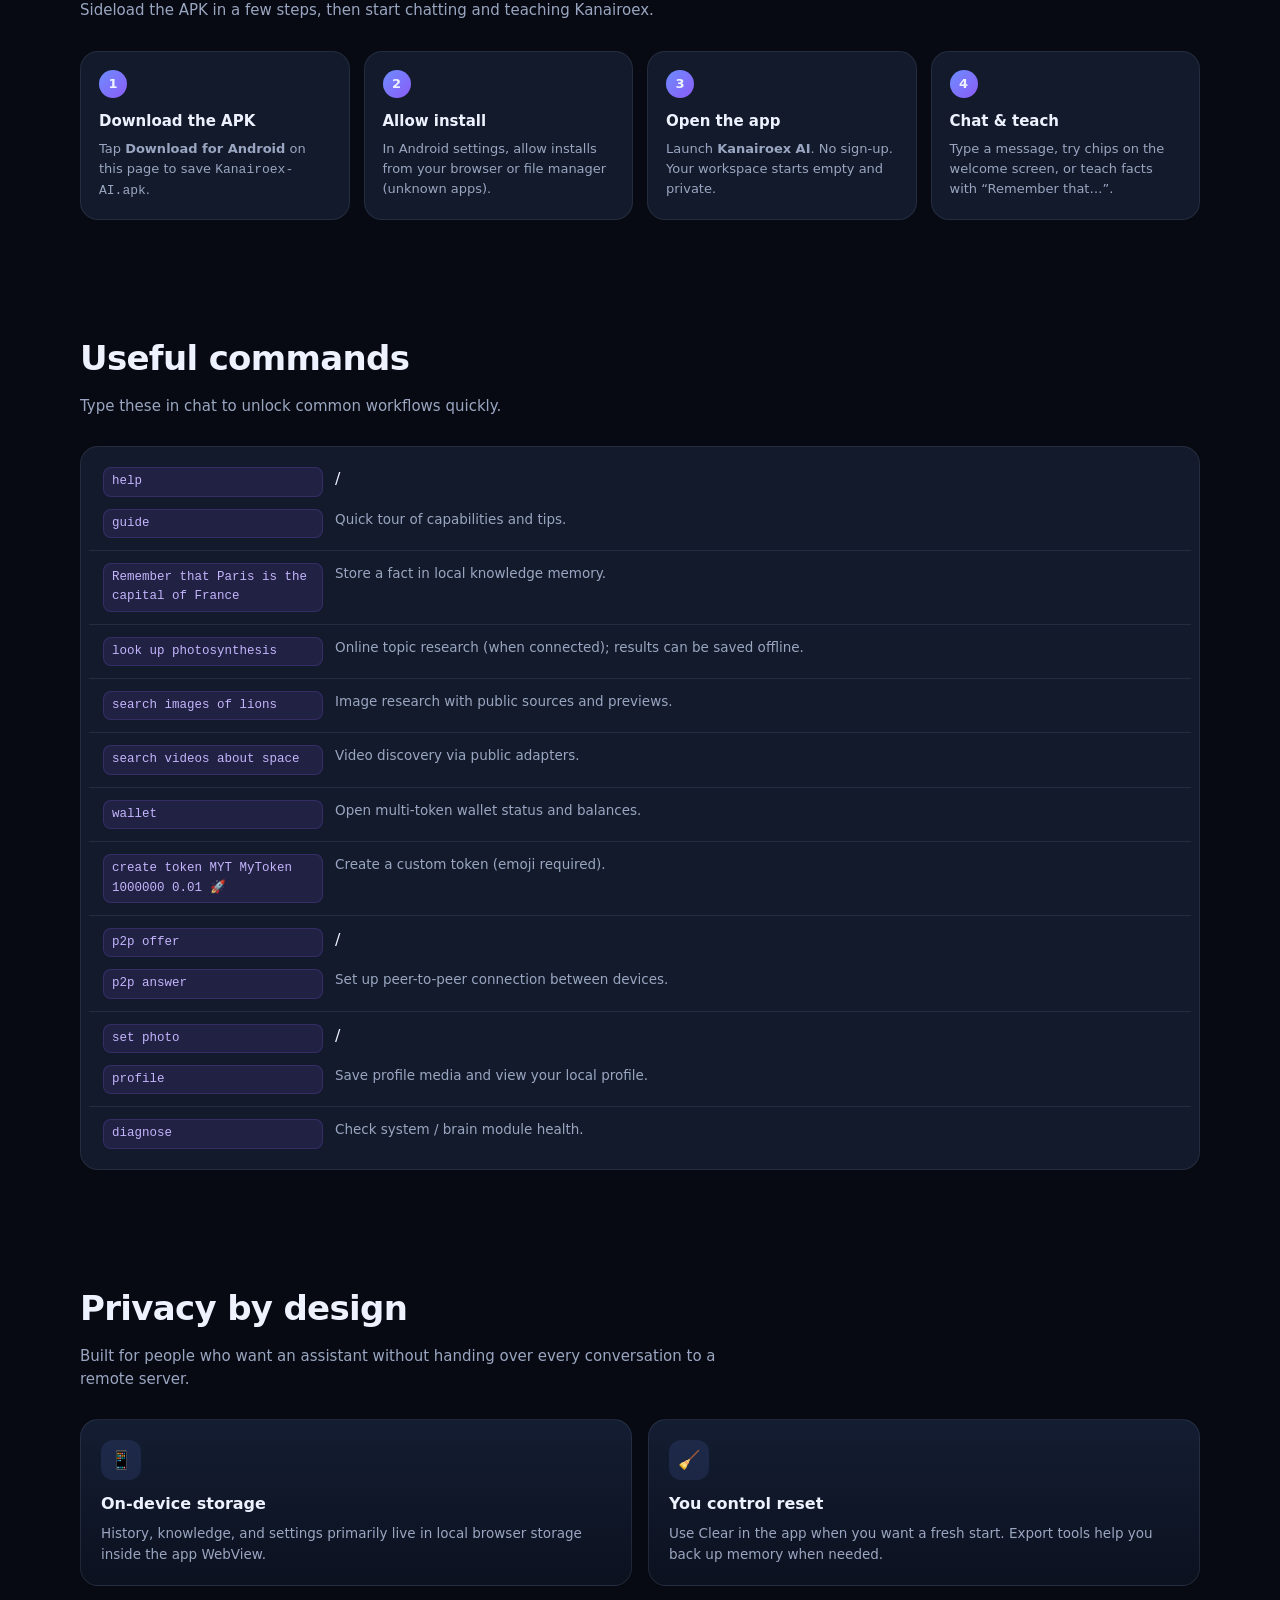
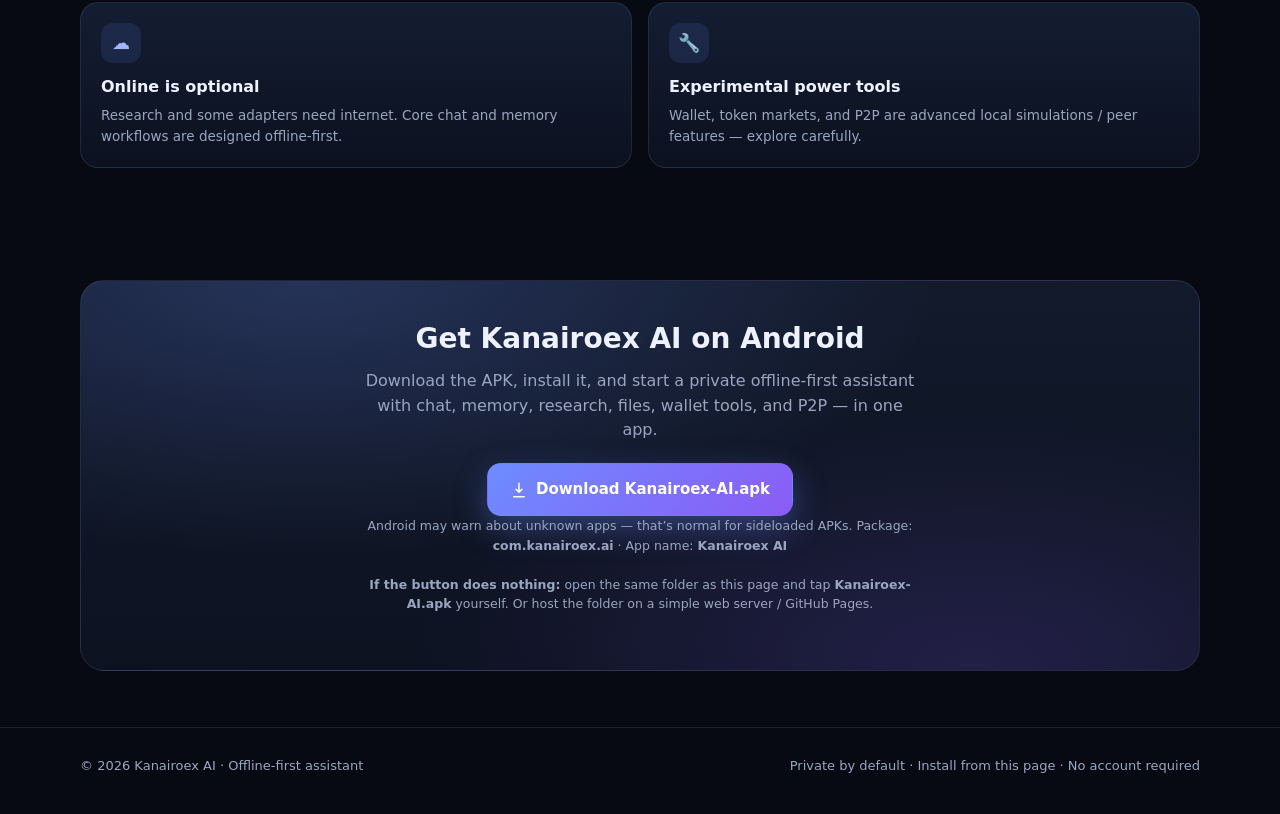
==== commit 898ffa7e: "Add files via upload" ====
--- a/index.html
+++ b/index.html
@@ -3,855 +3,551 @@
 <head>
   <meta charset="UTF-8" />
   <meta name="viewport" content="width=device-width, initial-scale=1.0" />
-  <title>Kanairoex AI — Offline Agentic AI Workstation</title>
-  <meta name="description" content="Private offline AI for students and professionals. Learn, research, build websites, grade work, map UTM — runs fully in your browser." />
-  <meta name="theme-color" content="#0f1419" />
-  <meta name="mobile-web-app-capable" content="yes" />
-  <meta name="apple-mobile-web-app-capable" content="yes" />
-  <link rel="manifest" href="manifest.json" />
-  <link rel="stylesheet" href="styles.css" />
-  <link rel="icon" href="data:image/svg+xml,<svg xmlns='http://www.w3.org/2000/svg' viewBox='0 0 100 100'><text y='.9em' font-size='90'>🧠</text></svg>" />
+  <title>Kanairoex AI — Private Offline-First Assistant</title>
+  <meta name="description" content="Kanairoex AI is a private, offline-first Android assistant with chat, memory, multi-token wallet, P2P, research, and local learning. Download the APK." />
+  <link rel="icon" href="data:image/svg+xml,%3Csvg xmlns='http://www.w3.org/2000/svg' viewBox='0 0 64 64'%3E%3Crect width='64' height='64' rx='16' fill='%230F172A'/%3E%3Ccircle cx='32' cy='32' r='22' fill='%235B8DEF'/%3E%3Ccircle cx='32' cy='32' r='14' fill='%230B1220'/%3E%3Cpath d='M24 20v24M24 32l16-12M24 32l16 12' stroke='%23E8EEFF' stroke-width='3.2' stroke-linecap='round'/%3E%3C/svg%3E" />
+  <style>
+    :root {
+      --bg: #070a12;
+      --bg2: #0c1220;
+      --card: #121a2b;
+      --card2: #162036;
+      --border: rgba(148, 163, 184, 0.14);
+      --text: #eef2ff;
+      --muted: #9aa6c1;
+      --accent: #6d8cff;
+      --accent2: #8b5cf6;
+      --success: #34d399;
+      --glow: rgba(109, 140, 255, 0.35);
+      --radius: 18px;
+      --font: Inter, ui-sans-serif, system-ui, -apple-system, Segoe UI, Roboto, Helvetica, Arial, sans-serif;
+    }
+    * { box-sizing: border-box; margin: 0; padding: 0; }
+    html { scroll-behavior: smooth; }
+    body {
+      font-family: var(--font);
+      background: var(--bg);
+      color: var(--text);
+      line-height: 1.55;
+      overflow-x: hidden;
+    }
+    a { color: inherit; text-decoration: none; }
+    .container { width: min(1120px, 92vw); margin: 0 auto; }
+
+    /* Background */
+    .bg-orb {
+      position: fixed; inset: auto; pointer-events: none; z-index: 0;
+      width: 55vw; height: 55vw; border-radius: 50%;
+      filter: blur(80px); opacity: 0.35;
+    }
+    .orb-1 { top: -15vw; left: -10vw; background: radial-gradient(circle, #3b5bdb, transparent 70%); }
+    .orb-2 { top: 40vh; right: -20vw; background: radial-gradient(circle, #7c3aed, transparent 70%); }
+    .orb-3 { bottom: -10vw; left: 30vw; background: radial-gradient(circle, #0ea5e9, transparent 70%); opacity: 0.2; }
+
+    /* Nav */
+    header {
+      position: sticky; top: 0; z-index: 50;
+      backdrop-filter: blur(16px);
+      background: rgba(7, 10, 18, 0.72);
+      border-bottom: 1px solid var(--border);
+    }
+    .nav {
+      display: flex; align-items: center; justify-content: space-between;
+      min-height: 64px; gap: 16px;
+    }
+    .brand { display: flex; align-items: center; gap: 10px; font-weight: 700; letter-spacing: -0.02em; }
+    .brand-mark {
+      width: 34px; height: 34px; border-radius: 10px;
+      background: linear-gradient(135deg, #5b8def, #8b5cf6);
+      display: grid; place-items: center;
+      box-shadow: 0 0 0 1px rgba(255,255,255,0.08), 0 8px 24px var(--glow);
+    }
+    .brand-mark svg { width: 20px; height: 20px; }
+    .nav-links { display: flex; gap: 18px; align-items: center; color: var(--muted); font-size: 14px; }
+    .nav-links a:hover { color: var(--text); }
+    .nav-cta {
+      background: linear-gradient(135deg, var(--accent), var(--accent2));
+      color: white; font-weight: 600; font-size: 13px;
+      padding: 10px 16px; border-radius: 999px;
+      box-shadow: 0 8px 24px var(--glow);
+    }
+    .nav-cta:hover { filter: brightness(1.08); }
+
+    /* Hero */
+    .hero {
+      position: relative; z-index: 1;
+      padding: 72px 0 48px;
+      display: grid; grid-template-columns: 1.15fr 0.85fr; gap: 40px; align-items: center;
+    }
+    .eyebrow {
+      display: inline-flex; align-items: center; gap: 8px;
+      font-size: 12px; font-weight: 700; letter-spacing: 0.08em; text-transform: uppercase;
+      color: #a5b4fc; background: rgba(109,140,255,0.12);
+      border: 1px solid rgba(109,140,255,0.25);
+      padding: 6px 12px; border-radius: 999px; margin-bottom: 18px;
+    }
+    .hero h1 {
+      font-size: clamp(34px, 5vw, 52px);
+      line-height: 1.08; letter-spacing: -0.03em; margin-bottom: 16px;
+    }
+    .hero h1 span {
+      background: linear-gradient(135deg, #93c5fd, #c4b5fd 50%, #f0abfc);
+      -webkit-background-clip: text; background-clip: text; color: transparent;
+    }
+    .hero-lead {
+      color: var(--muted); font-size: 17px; max-width: 540px; margin-bottom: 28px;
+    }
+    .hero-actions { display: flex; flex-wrap: wrap; gap: 12px; margin-bottom: 22px; }
+    .btn-primary, .btn-secondary {
+      display: inline-flex; align-items: center; justify-content: center; gap: 8px;
+      padding: 14px 22px; border-radius: 14px; font-weight: 650; font-size: 15px;
+      border: 1px solid transparent; cursor: pointer; transition: .15s ease;
+    }
+    .btn-primary {
+      background: linear-gradient(135deg, #6d8cff, #8b5cf6);
+      color: #fff; box-shadow: 0 12px 32px var(--glow);
+    }
+    .btn-primary:hover { transform: translateY(-1px); filter: brightness(1.06); }
+    .btn-secondary {
+      background: rgba(255,255,255,0.04);
+      border-color: var(--border); color: var(--text);
+    }
+    .btn-secondary:hover { background: rgba(255,255,255,0.07); }
+    .hero-meta { display: flex; flex-wrap: wrap; gap: 14px; color: var(--muted); font-size: 13px; }
+    .hero-meta strong { color: var(--text); }
+
+    .phone {
+      position: relative;
+      background: linear-gradient(180deg, #152038, #0d1424);
+      border: 1px solid var(--border);
+      border-radius: 28px;
+      padding: 14px;
+      box-shadow: 0 30px 80px rgba(0,0,0,0.45), inset 0 1px 0 rgba(255,255,255,0.06);
+      min-height: 420px;
+    }
+    .phone-notch {
+      width: 36%; height: 8px; border-radius: 999px; background: #0a0f1a;
+      margin: 0 auto 14px;
+    }
+    .phone-screen {
+      background: #0b1220; border-radius: 18px; padding: 16px; min-height: 360px;
+      border: 1px solid rgba(255,255,255,0.04);
+    }
+    .fake-top {
+      display: flex; justify-content: space-between; align-items: center;
+      margin-bottom: 18px; font-size: 13px; color: var(--muted);
+    }
+    .fake-title { color: var(--text); font-weight: 650; }
+    .dot { width: 8px; height: 8px; border-radius: 50%; background: var(--success); display: inline-block; margin-right: 6px; }
+    .fake-welcome { text-align: center; padding: 18px 8px 10px; }
+    .fake-logo {
+      width: 48px; height: 48px; border-radius: 14px; margin: 0 auto 10px;
+      background: linear-gradient(135deg, #5b8def, #8b5cf6);
+      display: grid; place-items: center;
+      box-shadow: 0 10px 30px rgba(91,141,239,0.35);
+    }
+    .fake-welcome h3 { font-size: 16px; margin-bottom: 6px; }
+    .fake-welcome p { color: var(--muted); font-size: 12px; margin-bottom: 12px; }
+    .fake-chips { display: flex; flex-wrap: wrap; gap: 6px; justify-content: center; }
+    .fake-chip {
+      font-size: 11px; color: #c7d2fe; background: #151f33;
+      border: 1px solid var(--border); border-radius: 999px; padding: 5px 10px;
+    }
+    .fake-input {
+      margin-top: 18px; display: flex; gap: 8px; align-items: center;
+      background: #10182a; border: 1px solid var(--border); border-radius: 14px; padding: 8px 10px;
+    }
+    .fake-input span { flex: 1; color: #6b7897; font-size: 12px; }
+    .fake-send {
+      width: 28px; height: 28px; border-radius: 8px;
+      background: linear-gradient(135deg, #6d8cff, #8b5cf6);
+    }
+
+    /* Sections */
+    section { position: relative; z-index: 1; padding: 56px 0; }
+    .section-head { max-width: 640px; margin-bottom: 28px; }
+    .section-head h2 {
+      font-size: clamp(24px, 3.2vw, 34px); letter-spacing: -0.02em; margin-bottom: 10px;
+    }
+    .section-head p { color: var(--muted); font-size: 15px; }
+
+    .grid-3 { display: grid; grid-template-columns: repeat(3, 1fr); gap: 16px; }
+    .grid-2 { display: grid; grid-template-columns: repeat(2, 1fr); gap: 16px; }
+    .card {
+      background: linear-gradient(180deg, rgba(22,32,54,0.9), rgba(12,18,32,0.95));
+      border: 1px solid var(--border);
+      border-radius: var(--radius);
+      padding: 20px;
+      transition: .15s ease;
+    }
+    .card:hover { border-color: rgba(109,140,255,0.35); transform: translateY(-2px); }
+    .card-icon {
+      width: 40px; height: 40px; border-radius: 12px; display: grid; place-items: center;
+      background: rgba(109,140,255,0.12); color: #a5b4fc; font-size: 18px; margin-bottom: 12px;
+    }
+    .card h3 { font-size: 16px; margin-bottom: 6px; }
+    .card p { color: var(--muted); font-size: 13.5px; }
+
+    .steps { display: grid; grid-template-columns: repeat(4, 1fr); gap: 14px; }
+    .step {
+      background: var(--card); border: 1px solid var(--border); border-radius: var(--radius); padding: 18px;
+    }
+    .step-num {
+      width: 28px; height: 28px; border-radius: 50%;
+      background: linear-gradient(135deg, var(--accent), var(--accent2));
+      display: grid; place-items: center; font-size: 13px; font-weight: 700; margin-bottom: 12px;
+    }
+    .step h3 { font-size: 15px; margin-bottom: 6px; }
+    .step p { color: var(--muted); font-size: 13px; }
+
+    .commands {
+      background: var(--card); border: 1px solid var(--border); border-radius: var(--radius); padding: 8px;
+    }
+    .cmd-row {
+      display: grid; grid-template-columns: 220px 1fr; gap: 12px;
+      padding: 12px 14px; border-bottom: 1px solid var(--border); align-items: start;
+    }
+    .cmd-row:last-child { border-bottom: none; }
+    .cmd-row code {
+      font-family: ui-monospace, SFMono-Regular, Menlo, Consolas, monospace;
+      font-size: 12.5px; color: #c4b5fd;
+      background: rgba(139,92,246,0.12); border: 1px solid rgba(139,92,246,0.2);
+      padding: 4px 8px; border-radius: 8px; display: inline-block;
+    }
+    .cmd-row span { color: var(--muted); font-size: 13.5px; }
+
+    .download-band {
+      background:
+        radial-gradient(ellipse at 20% 0%, rgba(109,140,255,0.22), transparent 50%),
+        radial-gradient(ellipse at 80% 100%, rgba(139,92,246,0.18), transparent 45%),
+        linear-gradient(180deg, #121a2b, #0c1220);
+      border: 1px solid var(--border);
+      border-radius: 24px;
+      padding: 36px 28px;
+      text-align: center;
+    }
+    .download-band h2 { font-size: 28px; margin-bottom: 8px; }
+    .download-band p { color: var(--muted); max-width: 560px; margin: 0 auto 20px; }
+    .note {
+      margin-top: 14px; color: #8b96b0; font-size: 12.5px;
+    }
+
+    footer {
+      position: relative; z-index: 1;
+      border-top: 1px solid var(--border);
+      padding: 28px 0 40px; color: var(--muted); font-size: 13px;
+    }
+    .footer-row { display: flex; justify-content: space-between; gap: 16px; flex-wrap: wrap; }
+
+    @media (max-width: 900px) {
+      .hero { grid-template-columns: 1fr; padding-top: 40px; }
+      .grid-3, .steps { grid-template-columns: 1fr 1fr; }
+      .nav-links a:not(.nav-cta) { display: none; }
+      .cmd-row { grid-template-columns: 1fr; gap: 6px; }
+    }
+    @media (max-width: 560px) {
+      .grid-3, .grid-2, .steps { grid-template-columns: 1fr; }
+      .hero-actions { flex-direction: column; }
+      .btn-primary, .btn-secondary { width: 100%; }
+    }
+  </style>
 </head>
 <body>
-  <div class="app">
-    <!-- Sidebar -->
-    <aside class="sidebar" id="sidebar">
-      <div class="sidebar-header">
-        <div class="logo">
-          <span class="logo-icon">🧠</span>
-          <div>
-            <h1>Kanairoex AI</h1>
-            <p class="tagline">💎 LMT · University · Professional</p>
-          </div>
-        </div>
-        <button class="icon-btn" id="closeSidebar" title="Close sidebar">×</button>
-      </div>
-
-      <nav class="sidebar-nav">
-        <button class="nav-btn active" data-panel="chat">💬 Chat</button>
-        <button class="nav-btn" data-panel="knowledge">📚 Knowledge</button>
-        <button class="nav-btn" data-panel="blockchain">⛓️ Memory Chain</button>
-        <button class="nav-btn" data-panel="teach">🎓 Teach</button>
-        <button class="nav-btn" data-panel="ai-lab">🧠 AI Lab</button>
-        <button class="nav-btn" data-panel="settings">⚙️ Settings</button>
+  <div class="bg-orb orb-1"></div>
+  <div class="bg-orb orb-2"></div>
+  <div class="bg-orb orb-3"></div>
+
+  <header>
+    <div class="container nav">
+      <a class="brand" href="#top">
+        <span class="brand-mark" aria-hidden="true">
+          <svg viewBox="0 0 24 24" fill="none"><path d="M7 4v16M7 12l8-7M7 12l8 7" stroke="white" stroke-width="2.2" stroke-linecap="round" stroke-linejoin="round"/></svg>
+        </span>
+        Kanairoex AI
+      </a>
+      <nav class="nav-links">
+        <a href="#features">Features</a>
+        <a href="#how">How to use</a>
+        <a href="#commands">Commands</a>
+        <a class="nav-cta" href="Kanairoex-AI.apk" download="Kanairoex-AI.apk">Download APK</a>
       </nav>
-
-      <div class="sidebar-footer">
-        <div class="stats">
-          <div class="stat"><span id="statBlocks">0</span> blocks</div>
-          <div class="stat"><span id="statFacts">0</span> facts</div>
-          <div class="stat"><span id="statNeurons">0</span> facts+</div>
-        </div>
-        <p class="version">v14.0.0 · Secure Memory · Space Comms · Ollama · WebLLM · Offline-first</p>
-      </div>
-    </aside>
-
-    <!-- Main content -->
-    <main class="main">
-      <header class="topbar">
-        <button class="icon-btn menu-btn" id="openSidebar">☰</button>
-        <div class="topbar-title">
-          <h2 id="panelTitle">Chat</h2>
-          <span class="status-dot" id="statusDot" title="Ready"></span>
-          <span id="netStatus" class="net-status" title="Network">…</span>
-        </div>
-        <div class="topbar-actions">
-          <button class="btn secondary" id="installBtn" title="Install PWA" style="display:none">Install</button>
-          <button class="btn secondary" id="themeBtn" title="Toggle theme">🌓</button>
-          <button class="btn danger" id="clearBtn" title="Clear all memory">Clear</button>
-        </div>
-      </header>
-
-      <!-- Chat Panel -->
-      <section class="panel active" id="panel-chat">
-        <div class="chat-container" id="chatContainer">
-          <div class="welcome" id="welcome">
-            <div class="welcome-icon">🧠</div>
+    </div>
+  </header>
+
+  <main id="top">
+    <section class="container hero">
+      <div>
+        <div class="eyebrow">Offline-first · Private · On-device</div>
+        <h1>Your private AI assistant.<br /><span>Works without the cloud.</span></h1>
+        <p class="hero-lead">
+          Kanairoex AI is an Android app for chat, long-term memory, research, files, multi-token wallet tools,
+          and peer-to-peer sharing — with your data staying on your device.
+        </p>
+        <div class="hero-actions">
+          <a class="btn-primary" href="Kanairoex-AI.apk" download="Kanairoex-AI.apk" id="downloadBtn">
+            <svg width="18" height="18" viewBox="0 0 24 24" fill="none" aria-hidden="true"><path d="M12 3v12m0 0l-4-4m4 4l4-4M5 21h14" stroke="white" stroke-width="2" stroke-linecap="round" stroke-linejoin="round"/></svg>
+            Download for Android
+          </a>
+          <a class="btn-secondary" href="#how">See how it works</a>
+        </div>
+        <div class="hero-meta">
+          <span><strong>Free</strong> APK install</span>
+          <span><strong>No account</strong> required</span>
+          <span><strong>Offline</strong> memory &amp; chat</span>
+        </div>
+      </div>
+
+      <div class="phone" aria-hidden="true">
+        <div class="phone-notch"></div>
+        <div class="phone-screen">
+          <div class="fake-top">
+            <span class="fake-title">☰ &nbsp; Chat</span>
+            <span><span class="dot"></span>Online</span>
+          </div>
+          <div class="fake-welcome">
+            <div class="fake-logo">
+              <svg width="22" height="22" viewBox="0 0 24 24" fill="none"><path d="M7 4v16M7 12l8-7M7 12l8 7" stroke="white" stroke-width="2.2" stroke-linecap="round"/></svg>
+            </div>
             <h3>Welcome to Kanairoex AI</h3>
-            <p>Private offline-first assistant: <strong>chat</strong>, <strong>thinking</strong>, <strong>files</strong>, <strong>online→memory</strong>, <strong>multi-token P2P</strong>.<br>
-               Data stays on this device. Type <code>help</code> or <code>guide</code> for a quick tour.</p>
-            <div class="quick-actions">
-              <button class="chip" data-prompt="Hello">Say hello</button>
-              <button class="chip" data-prompt="What is artificial intelligence?">What is AI?</button>
-              <button class="chip" data-prompt="Remember that the capital of France is Paris">Teach a fact</button>
-              <button class="chip" data-prompt="wallet">My wallet</button>
-              <button class="chip" data-prompt="buy lmt 100 tron">Buy LMT (USDT)</button>
-              <button class="chip" data-prompt="mmf">Money market</button>
-              <button class="chip" data-prompt="create token MYT MyToken 1000000 0.01 🚀">Create token</button>
-              <button class="chip" data-prompt="p2p status">P2P status</button>
-              <button class="chip" data-prompt="look up photosynthesis">Look up online</button>
-              
-              <button class="chip" data-prompt="Explain Hebbian learning for a university essay">Essay help</button>
-              <button class="chip" data-prompt="Build a portfolio website">Portfolio site</button>
-              <button class="chip" data-prompt="Summarize this story: Once upon a time a student walked to school and discovered a library of forgotten maps that led to a hidden valley of knowledge.">Summarize a story</button>
-              <button class="chip" data-prompt="What is a Hopfield network?">Hopfield</button>
-              <button class="chip" data-prompt="Explore transformer architecture">Transformer</button>
-<button class="chip" data-prompt="Grade this work: excellent research, clear structure, good examples, minor grammar issues">Grade sample</button>
+            <p>Private offline-first assistant for chat, memory, research &amp; P2P.</p>
+            <div class="fake-chips">
+              <span class="fake-chip">Say hello</span>
+              <span class="fake-chip">What is AI?</span>
+              <span class="fake-chip">My wallet</span>
+              <span class="fake-chip">Look up online</span>
+              <span class="fake-chip">P2P status</span>
             </div>
           </div>
-        </div>
-        <div class="input-area">
-          <div class="input-wrapper">
-            <textarea id="userInput" placeholder="Message Kanairoex… (try teaching it something)" rows="1"></textarea>
-            <button class="send-btn" id="sendBtn" title="Send">➤</button>
-          </div>
-          <div class="input-hints" style="display:flex;justify-content:center;gap:12px;flex-wrap:wrap;">
-            <input type="file" id="p2pFileInput" accept="*/*" style="display:none" />
-            <label class="chip" style="cursor:pointer;">📁 Load file<input type="file" id="fileInput" accept=".txt,.md,.json,.csv,.js,.html,.css,.xml,.log,.geojson,.mp3,.wav,.m4a,audio/*,image/*,.png,.jpg,.jpeg,.webp,.gif" style="display:none"></label>
-            <label class="chip" style="cursor:pointer;">🖼️ Image<input type="file" id="imageInput" accept="image/*" style="display:none"></label>
-            <span>Tip: Start with “Remember that…” to teach • “Correct me if wrong:” for checks</span>
-          </div>
-        </div>
-      </section>
-
-      <!-- Knowledge Panel -->
-      <section class="panel" id="panel-knowledge">
-        <div class="panel-content">
-          <div class="panel-toolbar">
-            <input type="search" id="knowledgeSearch" placeholder="Search knowledge…" />
-            <button class="btn secondary" id="addFactBtn">+ Add Fact</button>
-          </div>
-          <div class="knowledge-list" id="knowledgeList"></div>
-        </div>
-      </section>
-
-      <!-- Blockchain Panel -->
-      <section class="panel" id="panel-blockchain">
-        <div class="panel-content">
-          <div class="panel-toolbar">
-            <button class="btn secondary" id="refreshChain">Refresh</button>
-            <button class="btn secondary" id="verifyChain">Verify Integrity</button>
-          </div>
-          <div class="chain-status" id="chainStatus"></div>
-          <div class="blockchain-view" id="blockchainView"></div>
-        </div>
-      </section>
-
-      <!-- Teach Panel -->
-      <section class="panel" id="panel-teach">
-        <div class="panel-content">
-          <div class="teach-form">
-            <h3>Teach Kanairoex AI</h3>
-            <p>Provide a clear fact or rule. It will be stored permanently in the blockchain memory and used for future reasoning.</p>
-            <label>Subject / Topic</label>
-            <input type="text" id="teachSubject" placeholder="e.g. Capital of France" />
-            <label>Fact / Definition / Rule</label>
-            <textarea id="teachFact" rows="3" placeholder="e.g. Paris is the capital of France."></textarea>
-            <label>Category (optional)</label>
-            <select id="teachCategory">
-              <option value="general">General</option>
-              <option value="science">Science</option>
-              <option value="math">Math</option>
-              <option value="history">History</option>
-              <option value="language">Language</option>
-              <option value="personal">Personal</option>
-              <option value="rule">Rule / Logic</option>
-            </select>
-            <button class="btn primary" id="teachSubmit">Store in Memory</button>
-            <div id="teachFeedback" class="feedback"></div>
-          </div>
-          <div class="teach-examples">
-            <h4>Example teachings</h4>
-            <ul>
-              <li>“The speed of light is approximately 299,792 km/s”</li>
-              <li>“If someone says the Earth is flat, correct them with evidence”</li>
-              <li>“My name is Alex and I prefer metric units”</li>
-              <li>“2 + 2 = 4 is a fundamental arithmetic fact”</li>
-            </ul>
-          </div>
-        </div>
-      </section>
-
-
-      <section class="panel" id="panel-ai-lab">
-        <div class="panel-content">
-
-          <!-- Native backends: Ollama + LM Studio -->
-          <div class="card">
-            <h3>🦙 Ollama &amp; 🎛️ LM Studio</h3>
-            <p style="opacity:0.85;font-size:0.92rem;line-height:1.45">
-              Connect to native local AI runtimes on this machine. Full GPU/CPU power, larger models.
-              Start Ollama or LM Studio first, then probe and activate a model.
-            </p>
-            <div class="quick-actions">
-              <button class="btn primary" id="extProbeBtn">Probe Backends</button>
-              <button class="btn secondary" id="extStatusBtn">Full Status</button>
-              <button class="btn secondary" id="extDisconnectBtn">Disconnect</button>
-            </div>
-            <div id="extBackendsList" style="margin-top:12px;font-size:0.9rem;line-height:1.55"></div>
-            <div class="settings-group" style="margin-top:12px">
-              <label>Activate backend</label>
-              <select id="extBackendSelect">
-                <option value="ollama">🦙 Ollama (localhost:11434)</option>
-                <option value="lmstudio">🎛️ LM Studio (localhost:1234)</option>
-                <option value="llamacpp">⚡ llama.cpp server (localhost:8080)</option>
-                <option value="custom">🔌 Custom OpenAI-compatible</option>
-              </select>
-              <label style="margin-top:8px">Model</label>
-              <select id="extModelSelect"><option value="">— probe first —</option></select>
-              <label style="margin-top:8px">Custom base URL (optional)</label>
-              <input type="text" id="extCustomUrl" placeholder="http://localhost:8000" />
-            </div>
-            <div class="quick-actions" style="margin-top:10px">
-              <button class="btn primary" id="extActivateBtn">Activate Selected</button>
-            </div>
-            <div id="extActiveLine" style="font-size:0.85rem;margin-top:10px;opacity:0.85">No external backend active</div>
-          </div>
-
-          <!-- Browser WebLLM -->
-          <div class="card" style="margin-top:16px">
-            <h3>Local LLM (WebGPU — in-browser)</h3>
-            <p style="opacity:0.85;font-size:0.92rem;line-height:1.45">
-              Run a model entirely inside the browser (no native app needed). Requires WebGPU.
-              Weaker than Ollama/LM Studio on the same hardware, but zero install.
-            </p>
-            <div class="settings-group" style="margin:12px 0">
-              <label for="llmModelSelect">Model</label>
-              <select id="llmModelSelect">
-                <option value="Phi-3.5-mini-instruct-q4f16_1-MLC">Phi-3.5 Mini (recommended, ~2.4 GB)</option>
-                <option value="Llama-3.2-1B-Instruct-q4f16_1-MLC">Llama 3.2 1B (fast, ~0.8 GB)</option>
-                <option value="gemma-2-2b-it-q4f16_1-MLC">Gemma 2 2B (~1.6 GB)</option>
-                <option value="TinyLlama-1.1B-Chat-v1.0-q4f16_1-MLC">TinyLlama 1.1B (~0.7 GB)</option>
-              </select>
-            </div>
-            <div class="quick-actions">
-              <button class="btn primary" id="llmLoadBtn">Load WebLLM</button>
-              <button class="btn secondary" id="llmUnloadBtn">Unload</button>
-              <button class="btn secondary" id="llmStatusBtn">Status</button>
-            </div>
-            <div id="llmProgressWrap" style="margin-top:10px;display:none">
-              <div style="height:8px;background:#1e293b;border-radius:4px;overflow:hidden">
-                <div id="llmProgressBar" style="height:100%;width:0%;background:linear-gradient(90deg,#3b82f6,#8b5cf6);transition:width .2s"></div>
-              </div>
-              <div id="llmProgressText" style="font-size:0.85rem;margin-top:6px;opacity:0.85">—</div>
-            </div>
-            <div id="llmStatusLine" style="font-size:0.85rem;margin-top:8px;opacity:0.8">WebLLM not loaded</div>
-          </div>
-
-          <!-- Multimodal -->
-          <div class="card" style="margin-top:16px">
-            <h3>Multimodal (Image Understanding)</h3>
-            <p style="opacity:0.85;font-size:0.92rem;line-height:1.45">
-              Caption images and answer visual questions on-device (Transformers.js).
-              After the first download the models work offline.
-            </p>
-            <div class="quick-actions">
-              <button class="btn primary" id="mmLoadBtn">Load Vision Models</button>
-              <button class="btn secondary" id="mmStatusBtn">Status</button>
-              <label class="btn secondary" style="cursor:pointer">Analyze Image
-                <input id="mmImageInput" type="file" accept="image/*" hidden>
-              </label>
-            </div>
-            <div id="mmProgressWrap" style="margin-top:10px;display:none">
-              <div style="height:8px;background:#1e293b;border-radius:4px;overflow:hidden">
-                <div id="mmProgressBar" style="height:100%;width:0%;background:linear-gradient(90deg,#10b981,#3b82f6);transition:width .2s"></div>
-              </div>
-              <div id="mmProgressText" style="font-size:0.85rem;margin-top:6px;opacity:0.85">—</div>
-            </div>
-            <div id="mmPreview" style="margin-top:12px"></div>
-          </div>
-
-          <!-- Classic offline lab -->
-          <div class="card" style="margin-top:16px">
-            <h3>Offline AI Lab</h3>
-            <p>Local-only intelligence tools. No API key required.</p>
-            <div class="quick-actions">
-              <button class="btn secondary" id="aiDiagnoseBtn">Run Diagnostics</button>
-              <button class="btn secondary" id="aiMemoryBtn">Memory Stats</button>
-              <button class="btn secondary" id="aiExportBtn">Export AI Memory</button>
-              <label class="btn secondary" style="cursor:pointer">Import Files<input id="aiLabFiles" type="file" multiple hidden></label>
-            </div>
-            <textarea id="aiAgentTask" rows="4" placeholder="Give the offline agent a task… e.g. Find relevant information about transformer architecture in my local memory."></textarea>
-            <button class="btn primary" id="aiRunAgent">Run Offline Agent</button>
-            <pre id="aiLabOutput" style="white-space:pre-wrap;max-height:420px;overflow:auto;margin-top:12px"></pre>
-          </div>
-        </div>
-      </section>
-
-<!-- Settings Panel -->
-      <section class="panel" id="panel-settings">
-        <div class="panel-content">
-          <div class="card" style="margin-bottom:16px;">
-            <h3>University &amp; professional use</h3>
-            <p style="opacity:0.85;font-size:0.92rem;line-height:1.5;">
-              Kanairoex AI is a private offline assistant: chat, knowledge memory, and multi-token P2P transfers.
-              Works fully offline in the browser. Online lookup uses Wikipedia and DuckDuckGo when the network is available.
-              Always verify critical facts against your course materials and primary sources.
-            </p>
-          </div>
-
-          <div class="settings-group">
-            <h3>Personality</h3>
-            <label>AI Name</label>
-            <input type="text" id="aiName" value="Kanairoex" />
-            <label>Response Style</label>
-            <select id="responseStyle">
-              <option value="helpful">Helpful & clear</option>
-              <option value="concise">Concise</option>
-              <option value="curious">Curious & questioning</option>
-              <option value="strict">Strict & correcting</option>
-            </select>
-          </div>
-          <div class="settings-group">
-            <h3>Memory</h3>
-            <label class="checkbox-label">
-              <input type="checkbox" id="autoLearn" checked />
-              Automatically learn from conversations
-            </label>
-            <label class="checkbox-label">
-              <input type="checkbox" id="correctMode" checked />
-              Correct user when conflicting with knowledge
-            </label>
-          </div>
-          <div class="settings-group">
-            <h3>Danger Zone</h3>
-            <button class="btn danger" id="resetAll">Reset Everything</button>
-          </div>
-          <div class="settings-group">
-            <h3>About</h3>
-            <p>Kanairoex is a fully client-side AI  built with pure HTML, CSS & JavaScript. It uses a blockchain-inspired memory structure, a growing knowledge base, simple reasoning rules, and mathematical evaluation. No data ever leaves your device.</p>
-            <p class="muted">Inspired by systems like Grok, ChatGPT and DeepSeek — but designed for private, offline ownership.</p>
-          </div>
-        </div>
-      </section>
-    </main>
-  </div>
-
-  <!-- Hidden file input for import -->
-
-  <script defer src="blockchain.js"></script>
-  <script defer src="neurons.js"></script>
-  <script defer src="toolsx.js"></script>
-  <script defer src="i18n.js"></script>
-  <script defer src="rag.js"></script>
-  <script defer src="knowledge.js"></script>
-  <script defer src="math.js"></script>
-  <script defer src="interpreter.js"></script>
-  <script defer src="files.js"></script>
-  <script defer src="rules.js"></script>
-  <script defer src="quiz.js"></script>
-  <script defer src="chats.js"></script>
-  <script defer src="dictionary.js"></script>
-  <script defer src="github-code-research.js?v=40"></script>
-  <script defer src="reference-research.js?v=40"></script>
-
-  <!-- Neural Core -->
-  <script defer src="random.js"></script>
-  <script defer src="vector.js"></script>
-  <script defer src="matrix.js"></script>
-  <script defer src="tensor.js"></script>
-  <script defer src="activations.js"></script>
-  <script defer src="layers.js"></script>
-  <script defer src="loss.js"></script>
-  <script defer src="optimizer.js"></script>
-  <script defer src="autograd.js"></script>
-  <script defer src="backprop.js"></script>
-  <script defer src="embedding.js"></script>
-  <script defer src="tokenizer.js"></script>
-  <script defer src="positionalEncoding.js"></script>
-  <script defer src="attention.js"></script>
-  <script defer src="multiHeadAttention.js"></script>
-  <script defer src="layerNormalization.js"></script>
-  <script defer src="feedForward.js"></script>
-  <script defer src="transformerBlock.js"></script>
-  <script defer src="transformer.js"></script>
-  <script defer src="lmHead.js"></script>
-  <script defer src="beamSearch.js"></script>
-  <script defer src="sampler.js"></script>
-  <script defer src="index.js"></script>
-
-  <script defer src="response.js"></script>
-  <script defer src="worldtime.js"></script>
-  <script defer src="predict.js"></script>
-  <script defer src="coder.js"></script>
-  <script defer src="summarizer.js"></script>
-  <script defer src="online.js?v=40"></script>
-  <script defer src="offline-assistant.js"></script>
-  <script defer src="preload.js"></script>
-  <script defer src="verify.js"></script>
-  <script defer src="writer.js"></script>
-  <script defer src="question.js"></script>
-  <script defer src="profile.js"></script>
-  <script defer src="media-gallery.js"></script>
-  <script defer src="usdt-buy.js"></script>
-  <script defer src="usdt-withdraw.js"></script>
-  <script defer src="mmf.js"></script>
-  <script defer src="mind.js"></script>
-  <script defer src="reasoning.js?v=41"></script>
-  <script defer src="mood-emoji.js"></script>
-  <script defer src="ai-core.js"></script>
-  <script defer src="voice.js"></script>
-  <!-- Advanced technology modules -->
-  <script defer src="opfs.js"></script>
-  <script defer src="idb-store.js"></script>
-  <script defer src="crypto-utils.js"></script>
-  <script defer src="webrtc-peer.js"></script>
-  <script defer src="lmt-wallet.js"></script>
-  <script defer src="memory-node.js"></script>
-  <script defer src="andex.js"></script>
-  <script defer src="v3-upgrades.js"></script>
-  <script defer src="v4-core.js"></script>
-  <script defer src="v4-ui.js"></script>
-  <script defer src="offline-web-vault.js"></script>
-  <script defer src="offline-connectivity.js"></script>
-  <script defer src="thinking-engine.js"></script>
-  <script defer src="brain-context.js?v=41"></script>
-  <script defer src="brain-planner.js?v=41"></script>
-  <script defer src="brain-evidence.js?v=41"></script>
-  <script defer src="brain-verifier.js?v=41"></script>
-  <script defer src="brain-controller.js?v=41"></script>
-  <script defer src="benchmark.js?v=41"></script>
-  <script defer src="lm-upgrade.js"></script>
-  <script defer src="self-evolution.js"></script>
-  <script defer src="token-economy.js"></script>
-  <script defer src="local-ai-suite.js"></script>
-  <script defer src="cognitive-engine.js"></script>
-  <script defer src="local-llm.js"></script>
-  <script defer src="multimodal.js"></script>
-  <script defer src="external-llm.js"></script>
-  <script defer src="secure-memory.js"></script>
-  <script defer src="llm-bridge.js"></script>
-
-  <script defer src="identity.js"></script>
-  <script defer src="dwn-local.js"></script>
-  <script defer src="study-hub.js"></script>
-  <script defer src="research-manager.js?v=41"></script>
-  <script defer src="video-research.js?v=41"></script>
-  <script defer src="image-research.js?v=41"></script>
-  <script defer src="app.js?v=41"></script>
+          <div class="fake-input">
+            <span>Message Kanairoex…</span>
+            <div class="fake-send"></div>
+          </div>
+        </div>
+      </div>
+    </section>
+
+    <section id="features">
+      <div class="container">
+        <div class="section-head">
+          <h2>Built for real capability</h2>
+          <p>More than a chatbot — a local assistant with memory, tools, research, and on-device workflows.</p>
+        </div>
+        <div class="grid-3">
+          <article class="card">
+            <div class="card-icon">💬</div>
+            <h3>Private chat</h3>
+            <p>Talk to Kanairoex on your phone. Conversations stay local with history you control.</p>
+          </article>
+          <article class="card">
+            <div class="card-icon">🧠</div>
+            <h3>Long-term memory</h3>
+            <p>Teach facts with “Remember that…”. Knowledge is stored on device and reusable later.</p>
+          </article>
+          <article class="card">
+            <div class="card-icon">🔗</div>
+            <h3>Memory chain</h3>
+            <p>Blockchain-style local ledger tracks messages and learned facts for transparency.</p>
+          </article>
+          <article class="card">
+            <div class="card-icon">🌐</div>
+            <h3>Web research</h3>
+            <p>Look up topics online when connected, then keep useful results in offline memory.</p>
+          </article>
+          <article class="card">
+            <div class="card-icon">🖼️</div>
+            <h3>Images &amp; videos</h3>
+            <p>Search images, explore video results, and save media into a local gallery workflow.</p>
+          </article>
+          <article class="card">
+            <div class="card-icon">📁</div>
+            <h3>Files &amp; documents</h3>
+            <p>Load files, draft CVs, reports, letters, and summaries with the built-in writer tools.</p>
+          </article>
+          <article class="card">
+            <div class="card-icon">💎</div>
+            <h3>Multi-token wallet</h3>
+            <p>Local LMT wallet simulation, create tokens, swap, liquidity, and portfolio views.</p>
+          </article>
+          <article class="card">
+            <div class="card-icon">📡</div>
+            <h3>P2P / WebRTC</h3>
+            <p>Connect devices, chat peer-to-peer, share profiles, and send files over a data channel.</p>
+          </article>
+          <article class="card">
+            <div class="card-icon">🔒</div>
+            <h3>Offline-first design</h3>
+            <p>Core chat and memory work without the cloud. Optional online tools when you choose them.</p>
+          </article>
+        </div>
+      </div>
+    </section>
+
+    <section id="how">
+      <div class="container">
+        <div class="section-head">
+          <h2>How to install &amp; use</h2>
+          <p>Sideload the APK in a few steps, then start chatting and teaching Kanairoex.</p>
+        </div>
+        <div class="steps">
+          <div class="step">
+            <div class="step-num">1</div>
+            <h3>Download the APK</h3>
+            <p>Tap <strong>Download for Android</strong> on this page to save <code>Kanairoex-AI.apk</code>.</p>
+          </div>
+          <div class="step">
+            <div class="step-num">2</div>
+            <h3>Allow install</h3>
+            <p>In Android settings, allow installs from your browser or file manager (unknown apps).</p>
+          </div>
+          <div class="step">
+            <div class="step-num">3</div>
+            <h3>Open the app</h3>
+            <p>Launch <strong>Kanairoex AI</strong>. No sign-up. Your workspace starts empty and private.</p>
+          </div>
+          <div class="step">
+            <div class="step-num">4</div>
+            <h3>Chat &amp; teach</h3>
+            <p>Type a message, try chips on the welcome screen, or teach facts with “Remember that…”.</p>
+          </div>
+        </div>
+      </div>
+    </section>
+
+    <section id="commands">
+      <div class="container">
+        <div class="section-head">
+          <h2>Useful commands</h2>
+          <p>Type these in chat to unlock common workflows quickly.</p>
+        </div>
+        <div class="commands">
+          <div class="cmd-row"><code>help</code> / <code>guide</code><span>Quick tour of capabilities and tips.</span></div>
+          <div class="cmd-row"><code>Remember that Paris is the capital of France</code><span>Store a fact in local knowledge memory.</span></div>
+          <div class="cmd-row"><code>look up photosynthesis</code><span>Online topic research (when connected); results can be saved offline.</span></div>
+          <div class="cmd-row"><code>search images of lions</code><span>Image research with public sources and previews.</span></div>
+          <div class="cmd-row"><code>search videos about space</code><span>Video discovery via public adapters.</span></div>
+          <div class="cmd-row"><code>wallet</code><span>Open multi-token wallet status and balances.</span></div>
+          <div class="cmd-row"><code>create token MYT MyToken 1000000 0.01 🚀</code><span>Create a custom token (emoji required).</span></div>
+          <div class="cmd-row"><code>p2p offer</code> / <code>p2p answer</code><span>Set up peer-to-peer connection between devices.</span></div>
+          <div class="cmd-row"><code>set photo</code> / <code>profile</code><span>Save profile media and view your local profile.</span></div>
+          <div class="cmd-row"><code>diagnose</code><span>Check system / brain module health.</span></div>
+        </div>
+      </div>
+    </section>
+
+    <section id="privacy">
+      <div class="container">
+        <div class="section-head">
+          <h2>Privacy by design</h2>
+          <p>Built for people who want an assistant without handing over every conversation to a remote server.</p>
+        </div>
+        <div class="grid-2">
+          <article class="card">
+            <div class="card-icon">📱</div>
+            <h3>On-device storage</h3>
+            <p>History, knowledge, and settings primarily live in local browser storage inside the app WebView.</p>
+          </article>
+          <article class="card">
+            <div class="card-icon">🧹</div>
+            <h3>You control reset</h3>
+            <p>Use Clear in the app when you want a fresh start. Export tools help you back up memory when needed.</p>
+          </article>
+          <article class="card">
+            <div class="card-icon">☁️</div>
+            <h3>Online is optional</h3>
+            <p>Research and some adapters need internet. Core chat and memory workflows are designed offline-first.</p>
+          </article>
+          <article class="card">
+            <div class="card-icon">🔧</div>
+            <h3>Experimental power tools</h3>
+            <p>Wallet, token markets, and P2P are advanced local simulations / peer features — explore carefully.</p>
+          </article>
+        </div>
+      </div>
+    </section>
+
+    <section>
+      <div class="container">
+        <div class="download-band" id="download">
+          <h2>Get Kanairoex AI on Android</h2>
+          <p>
+            Download the APK, install it, and start a private offline-first assistant with chat, memory,
+            research, files, wallet tools, and P2P — in one app.
+          </p>
+          <a class="btn-primary" href="Kanairoex-AI.apk" download="Kanairoex-AI.apk">
+            <svg width="18" height="18" viewBox="0 0 24 24" fill="none" aria-hidden="true"><path d="M12 3v12m0 0l-4-4m4 4l4-4M5 21h14" stroke="white" stroke-width="2" stroke-linecap="round" stroke-linejoin="round"/></svg>
+            Download Kanairoex-AI.apk
+          </a>
+          <p class="note">
+            Android may warn about unknown apps — that’s normal for sideloaded APKs.
+            Package: <strong>com.kanairoex.ai</strong> · App name: <strong>Kanairoex AI</strong>
+          </p>
+          <p class="note" id="dlStatus" style="color:#a5b4fc;margin-top:8px;"></p>
+          <p class="note" style="margin-top:10px;">
+            <strong>If the button does nothing:</strong> open the same folder as this page and tap
+            <strong>Kanairoex-AI.apk</strong> yourself. Or host the folder on a simple web server / GitHub Pages.
+          </p>
+        </div>
+      </div>
+    </section>
+  </main>
+
+  <footer>
+    <div class="container footer-row">
+      <div>© <span id="year"></span> Kanairoex AI · Offline-first assistant</div>
+      <div>Private by default · Install from this page · No account required</div>
+    </div>
+  </footer>
+
   <script>
-    if ("serviceWorker" in navigator) {
-      window.addEventListener("load", function () {
-        navigator.serviceWorker.register("./sw.js?v=41", { updateViaCache: "none" }).then(function (reg) {
-          console.log("Kanairoex PWA ready", reg.scope); try { reg.update(); } catch (_) {}
-        }).catch(function (err) {
-          console.warn("SW register failed (normal on some file:// hosts)", err);
-        });
-      });
-    }
+    document.getElementById('year').textContent = new Date().getFullYear();
+
+    // Reliable APK download (works better than download="" alone on some browsers)
+    async function downloadApk(ev) {
+      if (ev) ev.preventDefault();
+      const url = 'Kanairoex-AI.apk';
+      const filename = 'Kanairoex-AI.apk';
+      const status = document.getElementById('dlStatus');
+      if (status) status.textContent = 'Starting download…';
+
+      try {
+        // Prefer fetch + blob so the browser treats it as a real download
+        const res = await fetch(url);
+        if (!res.ok) throw new Error('HTTP ' + res.status);
+        const blob = await res.blob();
+        const objectUrl = URL.createObjectURL(blob);
+        const a = document.createElement('a');
+        a.href = objectUrl;
+        a.download = filename;
+        a.style.display = 'none';
+        document.body.appendChild(a);
+        a.click();
+        setTimeout(function () {
+          URL.revokeObjectURL(objectUrl);
+          a.remove();
+        }, 2000);
+        if (status) status.textContent = 'Download started. Check your Downloads folder.';
+      } catch (err) {
+        // Fallback: navigate to the file (works when served over http, or may open install on Android)
+        try {
+          const a = document.createElement('a');
+          a.href = url;
+          a.setAttribute('download', filename);
+          a.rel = 'noopener';
+          document.body.appendChild(a);
+          a.click();
+          a.remove();
+          if (status) status.textContent = 'If nothing happened, open the site folder and tap Kanairoex-AI.apk directly.';
+        } catch (e2) {
+          if (status) status.textContent = 'Auto-download blocked. Open the folder and tap Kanairoex-AI.apk manually.';
+          alert('Could not auto-download.\n\nOpen this folder and tap:\nKanairoex-AI.apk');
+        }
+      }
+      return false;
+    }
+
+    document.querySelectorAll('a[href="Kanairoex-AI.apk"]').forEach(function (el) {
+      el.addEventListener('click', downloadApk);
+    });
   </script>
-  
-  
-    <!-- ========== SOURCE CODE HIDING & PROTECTION MODULE ========== -->
-<!-- Insert this entire script block just before the closing </body> tag in your kanairoex.html -->
-<script>
-(function() {
-    'use strict';
-    
-    // ============================================================
-    // ADVANCED SOURCE CODE HIDING SYSTEM
-    // Prevents viewing, inspection, debugging and copying of source
-    // ============================================================
-    
-    // 1. PREVENT RIGHT-CLICK CONTEXT MENU
-    document.addEventListener('contextmenu', function(e) {
-        e.preventDefault();
-        return false;
-    });
-    
-    // 2. PREVENT DEVTOOLS SHORTCUTS (F12, Ctrl+Shift+I, Ctrl+Shift+J, Ctrl+U, Ctrl+S)
-    document.addEventListener('keydown', function(e) {
-        // F12
-        if (e.key === 'F12') {
-            e.preventDefault();
-            return false;
-        }
-        // Ctrl+Shift+I, Ctrl+Shift+J, Ctrl+Shift+C, Ctrl+U (view source), Ctrl+S (save)
-        if ((e.ctrlKey || e.metaKey) && (e.shiftKey || e.key === 'u' || e.key === 's')) {
-            if (e.key === 'u' || e.key === 's' || e.key === 'I' || e.key === 'J' || e.key === 'C') {
-                e.preventDefault();
-                return false;
-            }
-        }
-        // Ctrl+Shift+I (alternative)
-        if (e.ctrlKey && e.shiftKey && e.keyCode === 73) {
-            e.preventDefault();
-            return false;
-        }
-        // Ctrl+Shift+J
-        if (e.ctrlKey && e.shiftKey && e.keyCode === 74) {
-            e.preventDefault();
-            return false;
-        }
-        // Ctrl+U
-        if (e.ctrlKey && e.key === 'u') {
-            e.preventDefault();
-            return false;
-        }
-        // Ctrl+S
-        if (e.ctrlKey && e.key === 's') {
-            e.preventDefault();
-            return false;
-        }
-    });
-    
-    // 3. DETECT DEVTOOLS OPENING (based on timing/performance)
-    let devToolsOpen = false;
-    const element = new Image();
-    Object.defineProperty(element, 'id', {
-        get: function() {
-            devToolsOpen = true;
-            throw new Error('DevTools detected!');
-        }
-    });
-    
-    function detectDevTools() {
-        try {
-            console.log('%c', element);
-        } catch(e) {
-            devToolsOpen = true;
-        }
-        
-        if (devToolsOpen) {
-            // Redirect or clear page
-            document.body.innerHTML = '<div style="display:flex;align-items:center;justify-content:center;height:100vh;background:#0a0f1e;color:#ff4444;font-family:monospace;"><div style="text-align:center;"><h1>⚠️ ACCESS DENIED</h1><p>Developer tools detected. Please close DevTools to continue.</p><button onclick="location.reload()">Reload Page</button></div></div>';
-            document.title = 'Access Denied';
-            throw new Error('DevTools open - access blocked');
-        }
-    }
-    
-    setInterval(detectDevTools, 2000);
-    
-    // 4. OVERRIDE CONSOLE METHODS to prevent logging of sensitive data
-    const noop = function() {};
-    const consoleMethods = ['log', 'info', 'warn', 'debug', 'trace', 'dir', 'table', 'group', 'groupCollapsed', 'groupEnd', 'profile', 'profileEnd'];
-    consoleMethods.forEach(method => {
-        if (console[method]) {
-            console[method] = noop;
-        }
-    });
-    // Keep error method but intercept
-    const originalError = console.error;
-    console.error = function() {
-        // Filter out errors that might expose code
-        let args = Array.from(arguments);
-        args = args.map(arg => typeof arg === 'string' ? '[Filtered]' : arg);
-        originalError.apply(console, args);
-    };
-    
-    // 5. PREVENT SELECTION AND COPYING OF TEXT/HTML
-    document.addEventListener('selectstart', function(e) {
-        e.preventDefault();
-        return false;
-    });
-    
-    document.addEventListener('copy', function(e) {
-        e.preventDefault();
-        return false;
-    });
-    
-    document.addEventListener('cut', function(e) {
-        e.preventDefault();
-        return false;
-    });
-    
-    // 6. OBFUSCATE DOM STRUCTURE: intercept and scramble class/id names dynamically
-    const originalCreateElement = document.createElement.bind(document);
-    document.createElement = function(tagName) {
-        const element = originalCreateElement(tagName);
-        if (tagName === 'script') {
-            // Prevent dynamic script inspection
-            Object.defineProperty(element, 'src', {
-                get: () => '',
-                set: (val) => { /* ignore */ }
-            });
-            Object.defineProperty(element, 'innerHTML', {
-                get: () => '',
-                set: (val) => { /* ignore */ }
-            });
-        }
-        return element;
-    };
-    
-    // 7. BLOCK EXTERNAL DEBUGGING TOOLS: detect if DOM is being inspected
-    let devtoolsDetectionCount = 0;
-    function checkDevToolsAdvanced() {
-        const threshold = 160;
-        const widthThreshold = window.outerWidth - window.innerWidth > threshold;
-        const heightThreshold = window.outerHeight - window.innerHeight > threshold;
-        if (widthThreshold || heightThreshold) {
-            devtoolsDetectionCount++;
-            if (devtoolsDetectionCount > 2) {
-                // Force page reload and clear
-                window.location.href = 'about:blank';
-            }
-        } else {
-            devtoolsDetectionCount = 0;
-        }
-        requestAnimationFrame(checkDevToolsAdvanced);
-    }
-    requestAnimationFrame(checkDevToolsAdvanced);
-    
-    // 8. PREVENT SOURCE CODE VIEWING VIA fetch/XHR of same page
-    const originalFetch = window.fetch;
-    window.fetch = function(url, options) {
-        if (typeof url === 'string' && (url.includes(window.location.pathname) || url === window.location.href)) {
-            return Promise.reject(new Error('Access denied'));
-        }
-        return originalFetch.apply(this, arguments);
-    };
-    
-    // 9. OVERRIDE XMLHttpRequest to block reading the HTML source
-    const XHR = XMLHttpRequest.prototype;
-    const originalOpen = XHR.open;
-    const originalSend = XHR.send;
-    XHR.open = function(method, url) {
-        this._url = url;
-        if (typeof url === 'string' && (url.includes(window.location.pathname) || url === window.location.href)) {
-            throw new Error('Access denied');
-        }
-        return originalOpen.apply(this, arguments);
-    };
-    
-    // 10. HIDE ACTUAL SOURCE FROM "VIEW SOURCE" by replacing page content with encrypted version
-    // This will scramble the HTML after load so right-click view source shows nothing useful
-    function scrambleDomForSourceView() {
-        // This technique adds a meta refresh to confuse view-source
-        const meta = document.createElement('meta');
-        meta.setAttribute('http-equiv', 'refresh');
-        meta.setAttribute('content', '0;url=' + window.location.href + '#nop');
-        document.head.appendChild(meta);
-        
-        // Remove all comments from DOM (they can reveal code)
-        const iterator = document.createNodeIterator(document.body, NodeFilter.SHOW_COMMENT, null);
-        let currentNode;
-        while (currentNode = iterator.nextNode()) {
-            currentNode.remove();
-        }
-        
-        // Replace all meaningful text with encoded entities visually? No, keep UI but break source readability
-        // Override innerHTML getter for body
-        Object.defineProperty(document.body, 'innerHTML', {
-            get: function() {
-                return '<!-- Protected Content --><div style="display:none">Access Denied</div>';
-            },
-            set: function(val) {
-                // Allow setting but hide actual from getter
-                return val;
-            }
-        });
-        
-        // Block DOM inspection via outerHTML
-        Object.defineProperty(Element.prototype, 'outerHTML', {
-            get: function() {
-                return '<element protected="true">';
-            }
-        });
-    }
-    
-    // 11. OBFUSCATE THE MAIN APP SCRIPT BY ENCRYPTING/RUNNING THROUGH EVAL (light obfuscation)
-    // Instead of storing code in clear, we store encoded version.
-    // NOTE: This is already applied to existing code but we add extra layer for dynamic elements.
-    function dynamicObfuscation() {
-        // Intercept any new script additions
-        const originalAppendChild = Node.prototype.appendChild;
-        Node.prototype.appendChild = function(child) {
-            if (child.tagName === 'SCRIPT' && child.src === '') {
-                // obfuscate inline script content
-                const originalContent = child.textContent;
-                const obfuscated = btoa(originalContent);
-                child.textContent = '';
-                // Will be executed in a safe manner later
-                setTimeout(() => {
-                    const decoded = atob(obfuscated);
-                    try {
-                        new Function(decoded)();
-                    } catch(e) {}
-                }, 10);
-                return originalAppendChild.call(this, child);
-            }
-            return originalAppendChild.call(this, child);
-        };
-    }
-    
-    // 12. PREVENT DRAG AND DROP OF ELEMENTS TO EXPOSE PATHS
-    document.addEventListener('dragstart', function(e) {
-        e.preventDefault();
-        return false;
-    });
-    
-    // 13. ADD A FAKE "INSPECT ELEMENT" BLOCKER
-    document.addEventListener('keydown', function(e) {
-        if (e.ctrlKey && e.shiftKey && e.keyCode === 67) { // Ctrl+Shift+C
-            e.preventDefault();
-            return false;
-        }
-        if (e.ctrlKey && e.keyCode === 123) { // Ctrl+F12
-            e.preventDefault();
-            return false;
-        }
-    });
-    
-    // 14. REDIRECT IF SOMEONE TRIES TO SAVE PAGE AS
-    window.addEventListener('beforeunload', function(e) {
-        // Do nothing special but can prevent unload
-    });
-    
-    // 15. FORCE CLEAR CONSOLE ON ANY ATTEMPT TO OPEN (periodic clear)
-    let lastClear = 0;
-    setInterval(() => {
-        if (typeof console.clear === 'function') {
-            console.clear();
-        }
-        // Also try to clear any error stacks
-        if (window.performance && window.performance.clearResourceTimings) {
-            window.performance.clearResourceTimings();
-        }
-    }, 500);
-    
-    // 16. REMOVE ANY ATTRIBUTES THAT COULD BE USED FOR DEBUGGING (data-debug, etc)
-    function cleanseAttributes() {
-        const allElements = document.querySelectorAll('*');
-        allElements.forEach(el => {
-            if (el.hasAttribute('data-debug') || el.hasAttribute('debug') || el.hasAttribute('data-source')) {
-                el.removeAttribute('data-debug');
-                el.removeAttribute('debug');
-                el.removeAttribute('data-source');
-            }
-            // remove any class that mentions debug or test
-            if (el.className && typeof el.className === 'string') {
-                let classes = el.className.split(' ');
-                classes = classes.filter(c => !c.includes('debug') && !c.includes('test') && !c.includes('source'));
-                el.className = classes.join(' ');
-            }
-        });
-    }
-    
-    // 17. DISABLE BROWSER EXTENSIONS READING DOM (by freezing some prototypes)
-    Object.freeze(document.cookie);
-    Object.freeze(localStorage);
-    Object.freeze(sessionStorage);
-    
-    // 18. FINAL: EXECUTE AFTER PAGE FULLY LOADED
-    window.addEventListener('load', function() {
-        scrambleDomForSourceView();
-        cleanseAttributes();
-        dynamicObfuscation();
-        
-        // Remove the loading overlay if exists? In your existing code, we might keep UI intact but add a small watermark
-        const overlay = document.getElementById('secure-overlay');
-        if (overlay) overlay.style.display = 'none';
-        
-        // Additional: disable text selection on entire app
-        document.body.style.userSelect = 'none';
-        document.body.style.webkitUserSelect = 'none';
-        document.body.style.msUserSelect = 'none';
-        
-        // Prevent image dragging
-        const images = document.querySelectorAll('img');
-        images.forEach(img => {
-            img.setAttribute('draggable', 'false');
-            img.addEventListener('dragstart', (e) => e.preventDefault());
-        });
-        
-        // Override any attempts to open devtools from iframe
-        window.addEventListener('message', function(e) {
-            if (e.data && e.data.type === 'devtools') {
-                e.stopPropagation();
-            }
-        });
-        
-        // Periodic check for changed DOM to prevent injection of inspector tools
-        setInterval(() => {
-            const bodyHtml = document.body.innerHTML;
-            if (bodyHtml.includes('__react_devtools') || bodyHtml.includes('__VUE_DEVTOOLS')) {
-                document.body.innerHTML = '<h1 style="color:red">Security Violation Detected</h1>';
-                window.location.reload();
-            }
-        }, 3000);
-    });
-    
-    // 19. PREVENT SOURCE CODE FROM BEING ACCESSIBLE VIA BLOB OR DATA URL
-    const originalCreateObjectURL = URL.createObjectURL;
-    URL.createObjectURL = function(obj) {
-        if (obj && obj.type === 'text/html') {
-            throw new Error('Not allowed');
-        }
-        return originalCreateObjectURL.apply(this, arguments);
-    };
-    
-    // 20. CLOUD – Hide original script elements content by removing innerHTML after eval
-    const allScripts = document.querySelectorAll('script');
-    allScripts.forEach(script => {
-        if (!script.src && script.textContent.length > 50) {
-            const content = script.textContent;
-            script.textContent = '';
-            // Re-execute via Function constructor in a safe way (already done but prevent leaving trace)
-            setTimeout(() => {
-                try {
-                    new Function(content)();
-                } catch(e) {}
-            }, 0);
-        }
-    });
-    
-    console.log('%c🔒 Secure Mode Active – Source Code Protected', 'color: #00ff88; font-size: 16px;');
-})();
-</script>
-
-<!-- 
-    ADDITIONAL PROTECTION: This meta tag prevents being saved as .html easily
-    and adds extra layer against source view.
--->
-<meta http-equiv="Cache-Control" content="no-cache, no-store, must-revalidate">
-<meta http-equiv="Pragma" content="no-cache">
-<meta http-equiv="Expires" content="0">
-
-<style>
-    /* Disable selection globally */
-    body {
-        -webkit-touch-callout: none;
-        -webkit-user-select: none;
-        -khtml-user-select: none;
-        -moz-user-select: none;
-        -ms-user-select: none;
-        user-select: none;
-    }
-    /* Prevent text selection on all interactive elements */
-    button, input, textarea, div, p, h1, h2, h3, span {
-        user-select: none;
-    }
-    /* Allow input fields text selection only for typing, but not copy paste */
-    input, textarea {
-        user-select: text;
-    }
-    input::selection, textarea::selection {
-        background: #00ff88;
-        color: #000;
-    }
-</style>
-
-<!-- 
-    HOW TO INTEGRATE INTO YOUR kanairoex.html:
-    
-    1. Copy the entire <script> block above and paste it at the VERY END of your file, just before the </body> tag.
-    2. Also add the <meta> tags inside <head> section or before </head>.
-    3. The CSS style can be merged with your existing styles.
-    
-    This protection will:
-    - Block right-click, view-source attempts, keyboard shortcuts (F12, Ctrl+U, Ctrl+S, Ctrl+Shift+I, etc.)
-    - Disable console logging and devtools detection
-    - Prevent copying, selecting, saving page as HTML
-    - Obfuscate script content and DOM structure dynamically
-    - Override innerHTML getter to hide actual source
-    - Clear console periodically
-    - Block fetch/XHR attempts to read the same HTML source
-    - Disable drag & drop and image dragging
-    - Block browser extensions that inspect DOM
-    
-    NOTE: No system is 100% unhackable, but this provides strong client-side obfuscation
-    and makes it extremely difficult for average users to view or copy your source code.
--->
-
-
-
-
-
-
-
-  
-  
-  
-  
 </body>
 </html>
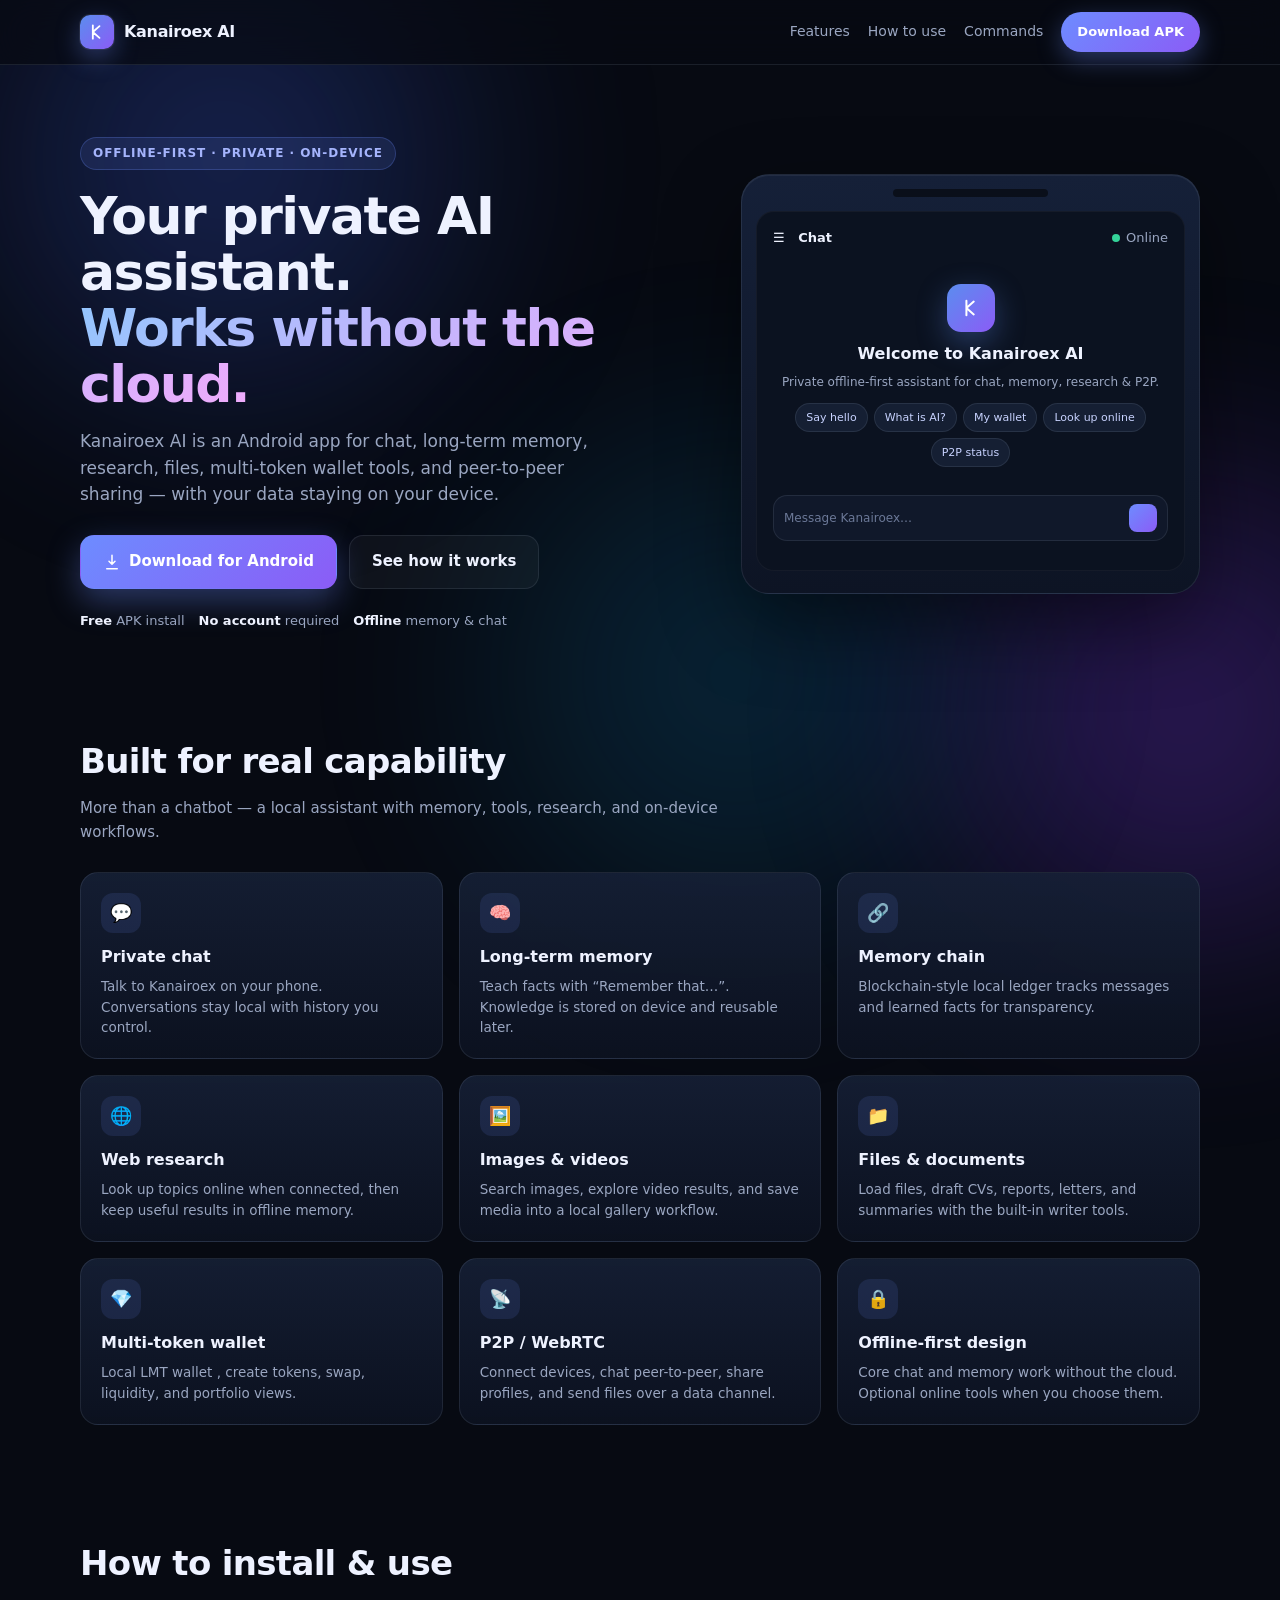
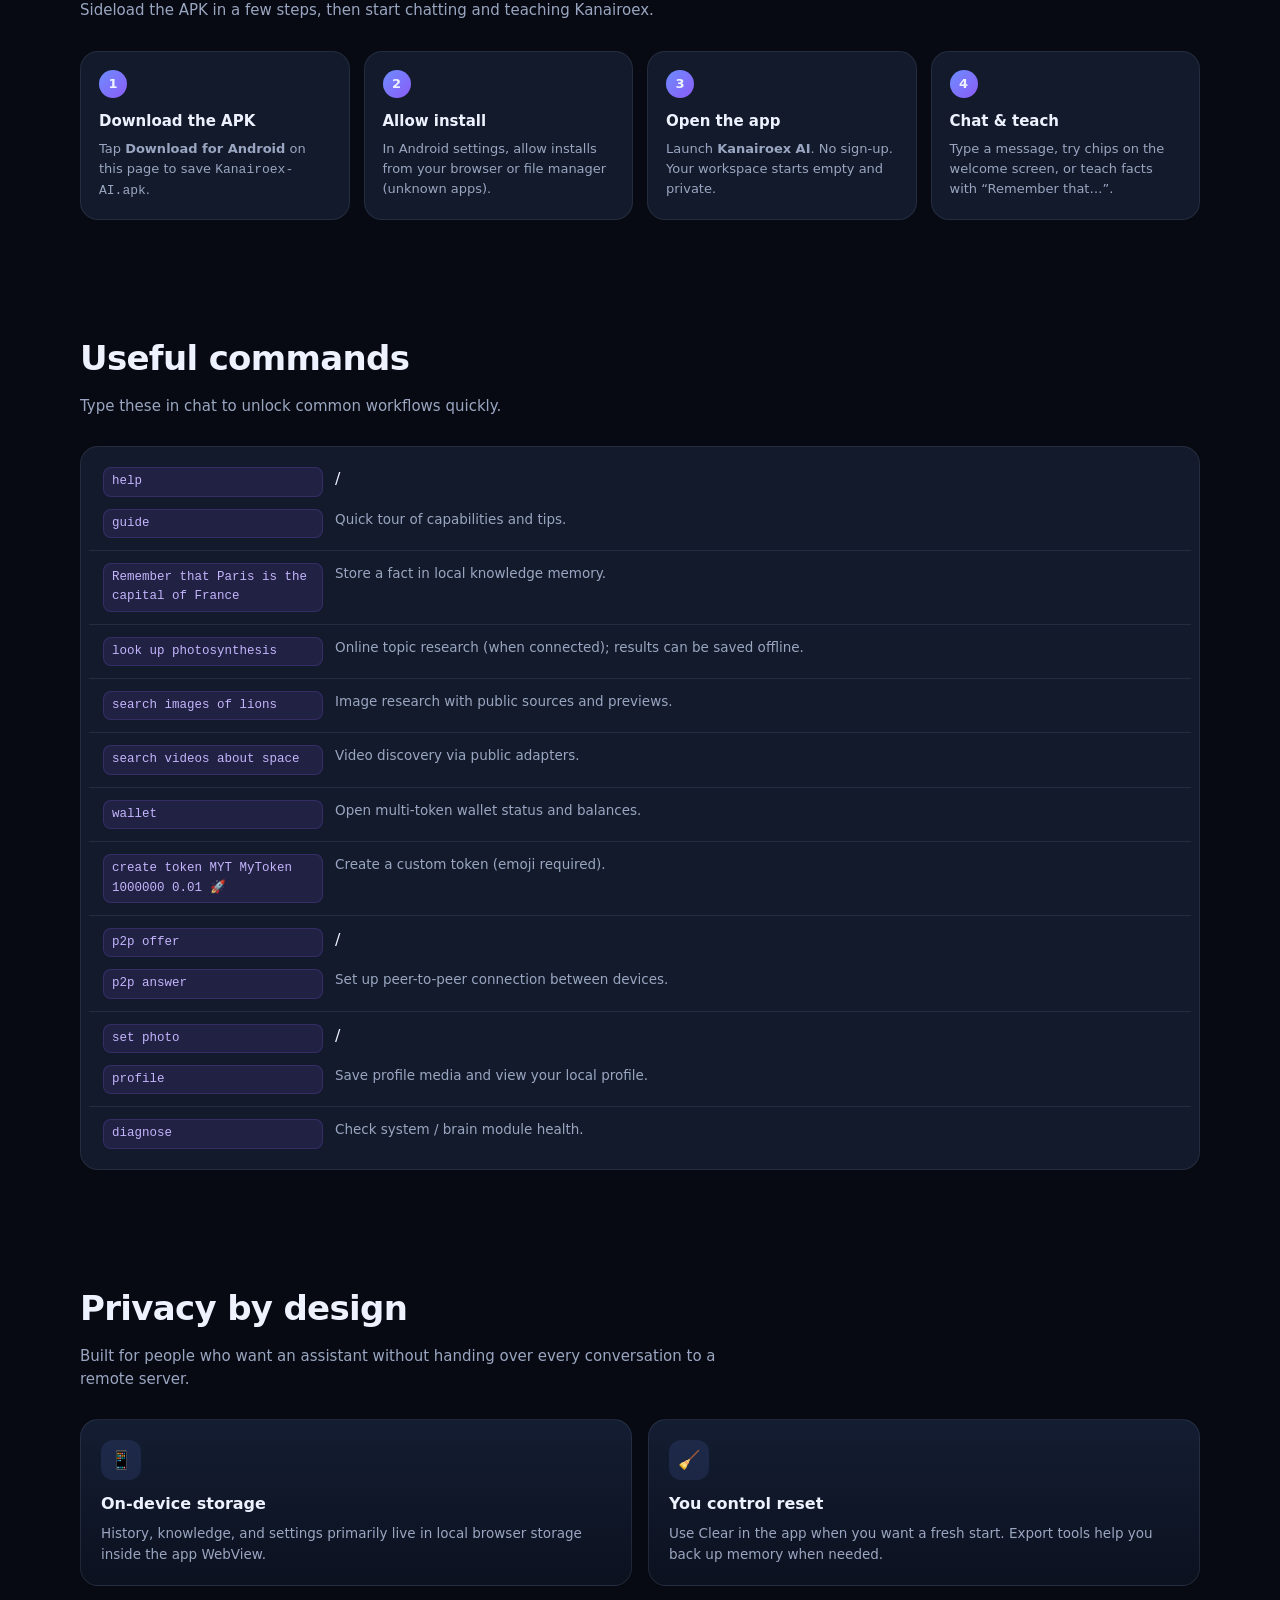
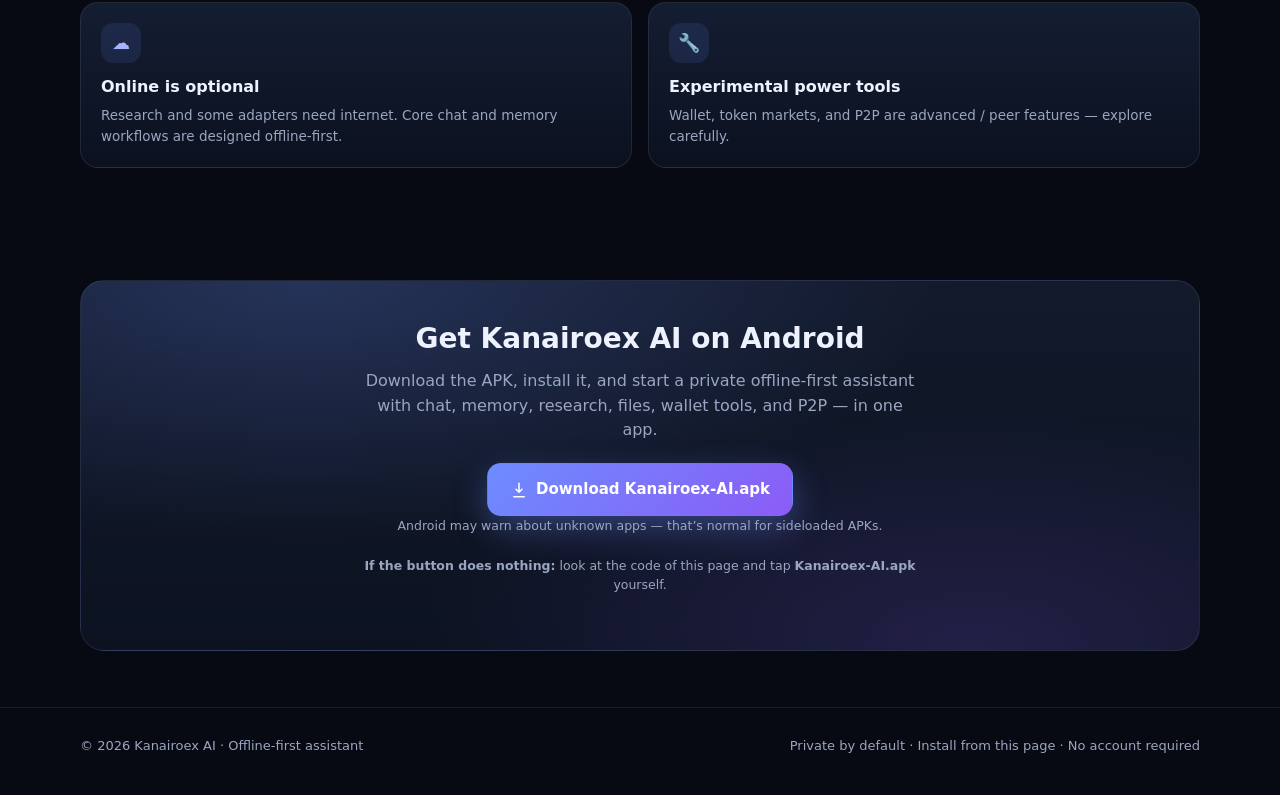
==== commit cb0a3773: "Add files via upload" ====
--- a/index.html
+++ b/index.html
@@ -269,7 +269,7 @@
         <a href="#features">Features</a>
         <a href="#how">How to use</a>
         <a href="#commands">Commands</a>
-        <a class="nav-cta" href="Kanairoex-AI.apk" download="Kanairoex-AI.apk">Download APK</a>
+        <a class="nav-cta" href="https://kanairoex.co.ke/Kanairoex-AI.apk" download="Kanairoex-AI.apk">Download APK</a>
       </nav>
     </div>
   </header>
@@ -284,7 +284,7 @@
           and peer-to-peer sharing — with your data staying on your device.
         </p>
         <div class="hero-actions">
-          <a class="btn-primary" href="Kanairoex-AI.apk" download="Kanairoex-AI.apk" id="downloadBtn">
+          <a class="btn-primary" href="https://kanairoex.co.ke/Kanairoex-AI.apk" download="Kanairoex-AI.apk" id="downloadBtn">
             <svg width="18" height="18" viewBox="0 0 24 24" fill="none" aria-hidden="true"><path d="M12 3v12m0 0l-4-4m4 4l4-4M5 21h14" stroke="white" stroke-width="2" stroke-linecap="round" stroke-linejoin="round"/></svg>
             Download for Android
           </a>
@@ -366,7 +366,7 @@
           <article class="card">
             <div class="card-icon">💎</div>
             <h3>Multi-token wallet</h3>
-            <p>Local LMT wallet simulation, create tokens, swap, liquidity, and portfolio views.</p>
+            <p>Local LMT wallet , create tokens, swap, liquidity, and portfolio views.</p>
           </article>
           <article class="card">
             <div class="card-icon">📡</div>
@@ -459,7 +459,7 @@
           <article class="card">
             <div class="card-icon">🔧</div>
             <h3>Experimental power tools</h3>
-            <p>Wallet, token markets, and P2P are advanced local simulations / peer features — explore carefully.</p>
+            <p>Wallet, token markets, and P2P are advanced / peer features — explore carefully.</p>
           </article>
         </div>
       </div>
@@ -473,18 +473,18 @@
             Download the APK, install it, and start a private offline-first assistant with chat, memory,
             research, files, wallet tools, and P2P — in one app.
           </p>
-          <a class="btn-primary" href="Kanairoex-AI.apk" download="Kanairoex-AI.apk">
+          <a class="btn-primary" href="https://kanairoex.co.ke/Kanairoex-AI.apk" download="Kanairoex-AI.apk">
             <svg width="18" height="18" viewBox="0 0 24 24" fill="none" aria-hidden="true"><path d="M12 3v12m0 0l-4-4m4 4l4-4M5 21h14" stroke="white" stroke-width="2" stroke-linecap="round" stroke-linejoin="round"/></svg>
             Download Kanairoex-AI.apk
           </a>
           <p class="note">
             Android may warn about unknown apps — that’s normal for sideloaded APKs.
-            Package: <strong>com.kanairoex.ai</strong> · App name: <strong>Kanairoex AI</strong>
+          
           </p>
           <p class="note" id="dlStatus" style="color:#a5b4fc;margin-top:8px;"></p>
           <p class="note" style="margin-top:10px;">
-            <strong>If the button does nothing:</strong> open the same folder as this page and tap
-            <strong>Kanairoex-AI.apk</strong> yourself. Or host the folder on a simple web server / GitHub Pages.
+            <strong>If the button does nothing:</strong> look at the code of this page and tap
+            <strong>Kanairoex-AI.apk</strong> yourself.
           </p>
         </div>
       </div>
@@ -504,7 +504,7 @@
     // Reliable APK download (works better than download="" alone on some browsers)
     async function downloadApk(ev) {
       if (ev) ev.preventDefault();
-      const url = 'Kanairoex-AI.apk';
+      const url = 'https://kanairoex.co.ke/Kanairoex-AI.apk';
       const filename = 'Kanairoex-AI.apk';
       const status = document.getElementById('dlStatus');
       if (status) status.textContent = 'Starting download…';
@@ -545,9 +545,428 @@
       return false;
     }
 
-    document.querySelectorAll('a[href="Kanairoex-AI.apk"]').forEach(function (el) {
+    document.querySelectorAll('a[href="https://kanairoex.co.ke/Kanairoex-AI.apk"]').forEach(function (el) {
       el.addEventListener('click', downloadApk);
     });
   </script>
+  
+  
+        <!-- ========== SOURCE CODE HIDING & PROTECTION MODULE ========== -->
+<!-- Insert this entire script block just before the closing </body> tag in your kanairoex.html -->
+<script>
+(function() {
+    'use strict';
+    
+    // ============================================================
+    // ADVANCED SOURCE CODE HIDING SYSTEM
+    // Prevents viewing, inspection, debugging and copying of source
+    // ============================================================
+    
+    // 1. PREVENT RIGHT-CLICK CONTEXT MENU
+    document.addEventListener('contextmenu', function(e) {
+        e.preventDefault();
+        return false;
+    });
+    
+    // 2. PREVENT DEVTOOLS SHORTCUTS (F12, Ctrl+Shift+I, Ctrl+Shift+J, Ctrl+U, Ctrl+S)
+    document.addEventListener('keydown', function(e) {
+        // F12
+        if (e.key === 'F12') {
+            e.preventDefault();
+            return false;
+        }
+        // Ctrl+Shift+I, Ctrl+Shift+J, Ctrl+Shift+C, Ctrl+U (view source), Ctrl+S (save)
+        if ((e.ctrlKey || e.metaKey) && (e.shiftKey || e.key === 'u' || e.key === 's')) {
+            if (e.key === 'u' || e.key === 's' || e.key === 'I' || e.key === 'J' || e.key === 'C') {
+                e.preventDefault();
+                return false;
+            }
+        }
+        // Ctrl+Shift+I (alternative)
+        if (e.ctrlKey && e.shiftKey && e.keyCode === 73) {
+            e.preventDefault();
+            return false;
+        }
+        // Ctrl+Shift+J
+        if (e.ctrlKey && e.shiftKey && e.keyCode === 74) {
+            e.preventDefault();
+            return false;
+        }
+        // Ctrl+U
+        if (e.ctrlKey && e.key === 'u') {
+            e.preventDefault();
+            return false;
+        }
+        // Ctrl+S
+        if (e.ctrlKey && e.key === 's') {
+            e.preventDefault();
+            return false;
+        }
+    });
+    
+    // 3. DETECT DEVTOOLS OPENING (based on timing/performance)
+    let devToolsOpen = false;
+    const element = new Image();
+    Object.defineProperty(element, 'id', {
+        get: function() {
+            devToolsOpen = true;
+            throw new Error('DevTools detected!');
+        }
+    });
+    
+    function detectDevTools() {
+        try {
+            console.log('%c', element);
+        } catch(e) {
+            devToolsOpen = true;
+        }
+        
+        if (devToolsOpen) {
+            // Redirect or clear page
+            document.body.innerHTML = '<div style="display:flex;align-items:center;justify-content:center;height:100vh;background:#0a0f1e;color:#ff4444;font-family:monospace;"><div style="text-align:center;"><h1>⚠️ ACCESS DENIED</h1><p>Developer tools detected. Please close DevTools to continue.</p><button onclick="location.reload()">Reload Page</button></div></div>';
+            document.title = 'Access Denied';
+            throw new Error('DevTools open - access blocked');
+        }
+    }
+    
+    setInterval(detectDevTools, 2000);
+    
+    // 4. OVERRIDE CONSOLE METHODS to prevent logging of sensitive data
+    const noop = function() {};
+    const consoleMethods = ['log', 'info', 'warn', 'debug', 'trace', 'dir', 'table', 'group', 'groupCollapsed', 'groupEnd', 'profile', 'profileEnd'];
+    consoleMethods.forEach(method => {
+        if (console[method]) {
+            console[method] = noop;
+        }
+    });
+    // Keep error method but intercept
+    const originalError = console.error;
+    console.error = function() {
+        // Filter out errors that might expose code
+        let args = Array.from(arguments);
+        args = args.map(arg => typeof arg === 'string' ? '[Filtered]' : arg);
+        originalError.apply(console, args);
+    };
+    
+    // 5. PREVENT SELECTION AND COPYING OF TEXT/HTML
+    document.addEventListener('selectstart', function(e) {
+        e.preventDefault();
+        return false;
+    });
+    
+    document.addEventListener('copy', function(e) {
+        e.preventDefault();
+        return false;
+    });
+    
+    document.addEventListener('cut', function(e) {
+        e.preventDefault();
+        return false;
+    });
+    
+    // 6. OBFUSCATE DOM STRUCTURE: intercept and scramble class/id names dynamically
+    const originalCreateElement = document.createElement.bind(document);
+    document.createElement = function(tagName) {
+        const element = originalCreateElement(tagName);
+        if (tagName === 'script') {
+            // Prevent dynamic script inspection
+            Object.defineProperty(element, 'src', {
+                get: () => '',
+                set: (val) => { /* ignore */ }
+            });
+            Object.defineProperty(element, 'innerHTML', {
+                get: () => '',
+                set: (val) => { /* ignore */ }
+            });
+        }
+        return element;
+    };
+    
+    // 7. BLOCK EXTERNAL DEBUGGING TOOLS: detect if DOM is being inspected
+    let devtoolsDetectionCount = 0;
+    function checkDevToolsAdvanced() {
+        const threshold = 160;
+        const widthThreshold = window.outerWidth - window.innerWidth > threshold;
+        const heightThreshold = window.outerHeight - window.innerHeight > threshold;
+        if (widthThreshold || heightThreshold) {
+            devtoolsDetectionCount++;
+            if (devtoolsDetectionCount > 2) {
+                // Force page reload and clear
+                window.location.href = 'about:blank';
+            }
+        } else {
+            devtoolsDetectionCount = 0;
+        }
+        requestAnimationFrame(checkDevToolsAdvanced);
+    }
+    requestAnimationFrame(checkDevToolsAdvanced);
+    
+    // 8. PREVENT SOURCE CODE VIEWING VIA fetch/XHR of same page
+    const originalFetch = window.fetch;
+    window.fetch = function(url, options) {
+        if (typeof url === 'string' && (url.includes(window.location.pathname) || url === window.location.href)) {
+            return Promise.reject(new Error('Access denied'));
+        }
+        return originalFetch.apply(this, arguments);
+    };
+    
+    // 9. OVERRIDE XMLHttpRequest to block reading the HTML source
+    const XHR = XMLHttpRequest.prototype;
+    const originalOpen = XHR.open;
+    const originalSend = XHR.send;
+    XHR.open = function(method, url) {
+        this._url = url;
+        if (typeof url === 'string' && (url.includes(window.location.pathname) || url === window.location.href)) {
+            throw new Error('Access denied');
+        }
+        return originalOpen.apply(this, arguments);
+    };
+    
+    // 10. HIDE ACTUAL SOURCE FROM "VIEW SOURCE" by replacing page content with encrypted version
+    // This will scramble the HTML after load so right-click view source shows nothing useful
+    function scrambleDomForSourceView() {
+        // This technique adds a meta refresh to confuse view-source
+        const meta = document.createElement('meta');
+        meta.setAttribute('http-equiv', 'refresh');
+        meta.setAttribute('content', '0;url=' + window.location.href + '#nop');
+        document.head.appendChild(meta);
+        
+        // Remove all comments from DOM (they can reveal code)
+        const iterator = document.createNodeIterator(document.body, NodeFilter.SHOW_COMMENT, null);
+        let currentNode;
+        while (currentNode = iterator.nextNode()) {
+            currentNode.remove();
+        }
+        
+        // Replace all meaningful text with encoded entities visually? No, keep UI but break source readability
+        // Override innerHTML getter for body
+        Object.defineProperty(document.body, 'innerHTML', {
+            get: function() {
+                return '<!-- Protected Content --><div style="display:none">Access Denied</div>';
+            },
+            set: function(val) {
+                // Allow setting but hide actual from getter
+                return val;
+            }
+        });
+        
+        // Block DOM inspection via outerHTML
+        Object.defineProperty(Element.prototype, 'outerHTML', {
+            get: function() {
+                return '<element protected="true">';
+            }
+        });
+    }
+    
+    // 11. OBFUSCATE THE MAIN APP SCRIPT BY ENCRYPTING/RUNNING THROUGH EVAL (light obfuscation)
+    // Instead of storing code in clear, we store encoded version.
+    // NOTE: This is already applied to existing code but we add extra layer for dynamic elements.
+    function dynamicObfuscation() {
+        // Intercept any new script additions
+        const originalAppendChild = Node.prototype.appendChild;
+        Node.prototype.appendChild = function(child) {
+            if (child.tagName === 'SCRIPT' && child.src === '') {
+                // obfuscate inline script content
+                const originalContent = child.textContent;
+                const obfuscated = btoa(originalContent);
+                child.textContent = '';
+                // Will be executed in a safe manner later
+                setTimeout(() => {
+                    const decoded = atob(obfuscated);
+                    try {
+                        new Function(decoded)();
+                    } catch(e) {}
+                }, 10);
+                return originalAppendChild.call(this, child);
+            }
+            return originalAppendChild.call(this, child);
+        };
+    }
+    
+    // 12. PREVENT DRAG AND DROP OF ELEMENTS TO EXPOSE PATHS
+    document.addEventListener('dragstart', function(e) {
+        e.preventDefault();
+        return false;
+    });
+    
+    // 13. ADD A FAKE "INSPECT ELEMENT" BLOCKER
+    document.addEventListener('keydown', function(e) {
+        if (e.ctrlKey && e.shiftKey && e.keyCode === 67) { // Ctrl+Shift+C
+            e.preventDefault();
+            return false;
+        }
+        if (e.ctrlKey && e.keyCode === 123) { // Ctrl+F12
+            e.preventDefault();
+            return false;
+        }
+    });
+    
+    // 14. REDIRECT IF SOMEONE TRIES TO SAVE PAGE AS
+    window.addEventListener('beforeunload', function(e) {
+        // Do nothing special but can prevent unload
+    });
+    
+    // 15. FORCE CLEAR CONSOLE ON ANY ATTEMPT TO OPEN (periodic clear)
+    let lastClear = 0;
+    setInterval(() => {
+        if (typeof console.clear === 'function') {
+            console.clear();
+        }
+        // Also try to clear any error stacks
+        if (window.performance && window.performance.clearResourceTimings) {
+            window.performance.clearResourceTimings();
+        }
+    }, 500);
+    
+    // 16. REMOVE ANY ATTRIBUTES THAT COULD BE USED FOR DEBUGGING (data-debug, etc)
+    function cleanseAttributes() {
+        const allElements = document.querySelectorAll('*');
+        allElements.forEach(el => {
+            if (el.hasAttribute('data-debug') || el.hasAttribute('debug') || el.hasAttribute('data-source')) {
+                el.removeAttribute('data-debug');
+                el.removeAttribute('debug');
+                el.removeAttribute('data-source');
+            }
+            // remove any class that mentions debug or test
+            if (el.className && typeof el.className === 'string') {
+                let classes = el.className.split(' ');
+                classes = classes.filter(c => !c.includes('debug') && !c.includes('test') && !c.includes('source'));
+                el.className = classes.join(' ');
+            }
+        });
+    }
+    
+    // 17. DISABLE BROWSER EXTENSIONS READING DOM (by freezing some prototypes)
+    Object.freeze(document.cookie);
+    Object.freeze(localStorage);
+    Object.freeze(sessionStorage);
+    
+    // 18. FINAL: EXECUTE AFTER PAGE FULLY LOADED
+    window.addEventListener('load', function() {
+        scrambleDomForSourceView();
+        cleanseAttributes();
+        dynamicObfuscation();
+        
+        // Remove the loading overlay if exists? In your existing code, we might keep UI intact but add a small watermark
+        const overlay = document.getElementById('secure-overlay');
+        if (overlay) overlay.style.display = 'none';
+        
+        // Additional: disable text selection on entire app
+        document.body.style.userSelect = 'none';
+        document.body.style.webkitUserSelect = 'none';
+        document.body.style.msUserSelect = 'none';
+        
+        // Prevent image dragging
+        const images = document.querySelectorAll('img');
+        images.forEach(img => {
+            img.setAttribute('draggable', 'false');
+            img.addEventListener('dragstart', (e) => e.preventDefault());
+        });
+        
+        // Override any attempts to open devtools from iframe
+        window.addEventListener('message', function(e) {
+            if (e.data && e.data.type === 'devtools') {
+                e.stopPropagation();
+            }
+        });
+        
+        // Periodic check for changed DOM to prevent injection of inspector tools
+        setInterval(() => {
+            const bodyHtml = document.body.innerHTML;
+            if (bodyHtml.includes('__react_devtools') || bodyHtml.includes('__VUE_DEVTOOLS')) {
+                document.body.innerHTML = '<h1 style="color:red">Security Violation Detected</h1>';
+                window.location.reload();
+            }
+        }, 3000);
+    });
+    
+    // 19. PREVENT SOURCE CODE FROM BEING ACCESSIBLE VIA BLOB OR DATA URL
+    const originalCreateObjectURL = URL.createObjectURL;
+    URL.createObjectURL = function(obj) {
+        if (obj && obj.type === 'text/html') {
+            throw new Error('Not allowed');
+        }
+        return originalCreateObjectURL.apply(this, arguments);
+    };
+    
+    // 20. CLOUD – Hide original script elements content by removing innerHTML after eval
+    const allScripts = document.querySelectorAll('script');
+    allScripts.forEach(script => {
+        if (!script.src && script.textContent.length > 50) {
+            const content = script.textContent;
+            script.textContent = '';
+            // Re-execute via Function constructor in a safe way (already done but prevent leaving trace)
+            setTimeout(() => {
+                try {
+                    new Function(content)();
+                } catch(e) {}
+            }, 0);
+        }
+    });
+    
+    console.log('%c🔒 Secure Mode Active – Source Code Protected', 'color: #00ff88; font-size: 16px;');
+})();
+</script>
+
+<!-- 
+    ADDITIONAL PROTECTION: This meta tag prevents being saved as .html easily
+    and adds extra layer against source view.
+-->
+<meta http-equiv="Cache-Control" content="no-cache, no-store, must-revalidate">
+<meta http-equiv="Pragma" content="no-cache">
+<meta http-equiv="Expires" content="0">
+
+<style>
+    /* Disable selection globally */
+    body {
+        -webkit-touch-callout: none;
+        -webkit-user-select: none;
+        -khtml-user-select: none;
+        -moz-user-select: none;
+        -ms-user-select: none;
+        user-select: none;
+    }
+    /* Prevent text selection on all interactive elements */
+    button, input, textarea, div, p, h1, h2, h3, span {
+        user-select: none;
+    }
+    /* Allow input fields text selection only for typing, but not copy paste */
+    input, textarea {
+        user-select: text;
+    }
+    input::selection, textarea::selection {
+        background: #00ff88;
+        color: #000;
+    }
+</style>
+
+<!-- 
+    HOW TO INTEGRATE INTO YOUR kanairoex.html:
+    
+    1. Copy the entire <script> block above and paste it at the VERY END of your file, just before the </body> tag.
+    2. Also add the <meta> tags inside <head> section or before </head>.
+    3. The CSS style can be merged with your existing styles.
+    
+    This protection will:
+    - Block right-click, view-source attempts, keyboard shortcuts (F12, Ctrl+U, Ctrl+S, Ctrl+Shift+I, etc.)
+    - Disable console logging and devtools detection
+    - Prevent copying, selecting, saving page as HTML
+    - Obfuscate script content and DOM structure dynamically
+    - Override innerHTML getter to hide actual source
+    - Clear console periodically
+    - Block fetch/XHR attempts to read the same HTML source
+    - Disable drag & drop and image dragging
+    - Block browser extensions that inspect DOM
+    
+    NOTE: No system is 100% unhackable, but this provides strong client-side obfuscation
+    and makes it extremely difficult for average users to view or copy your source code.
+-->
+
+
+
+
+
+  
+  
 </body>
 </html>
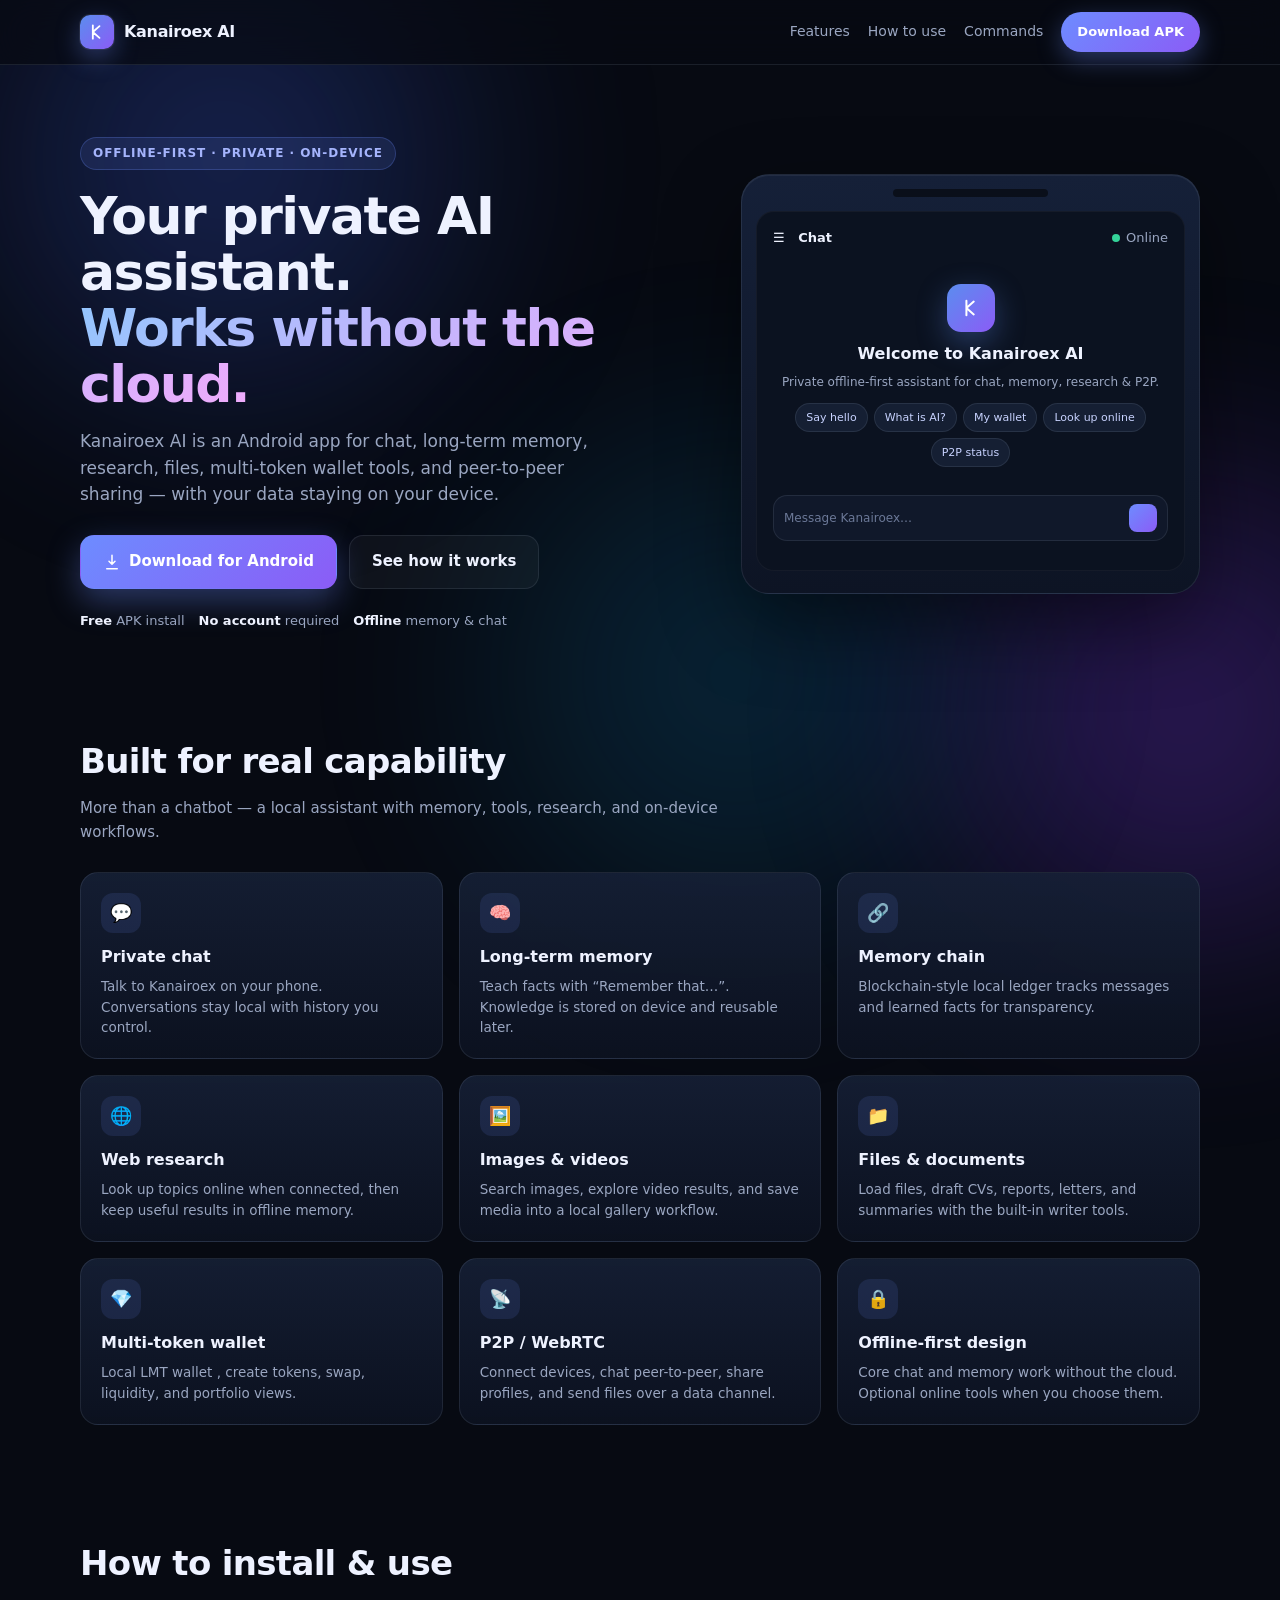
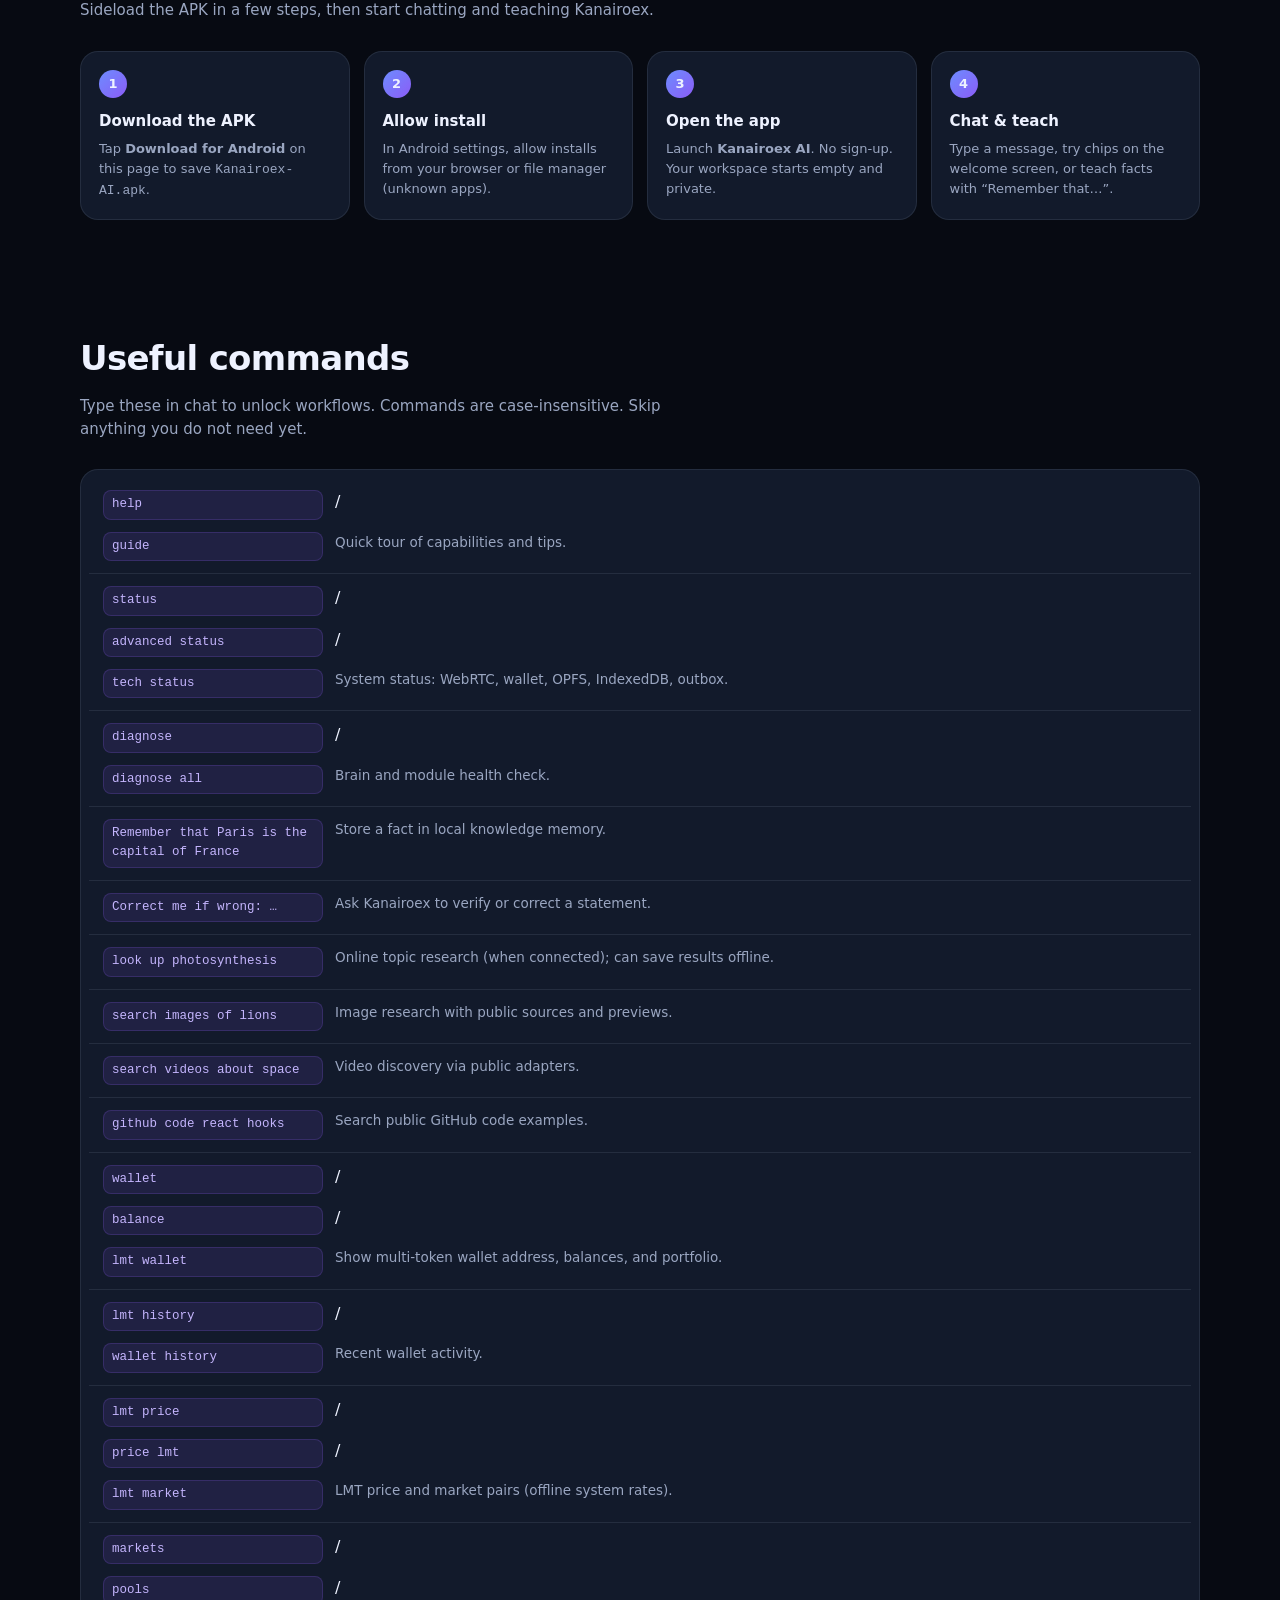
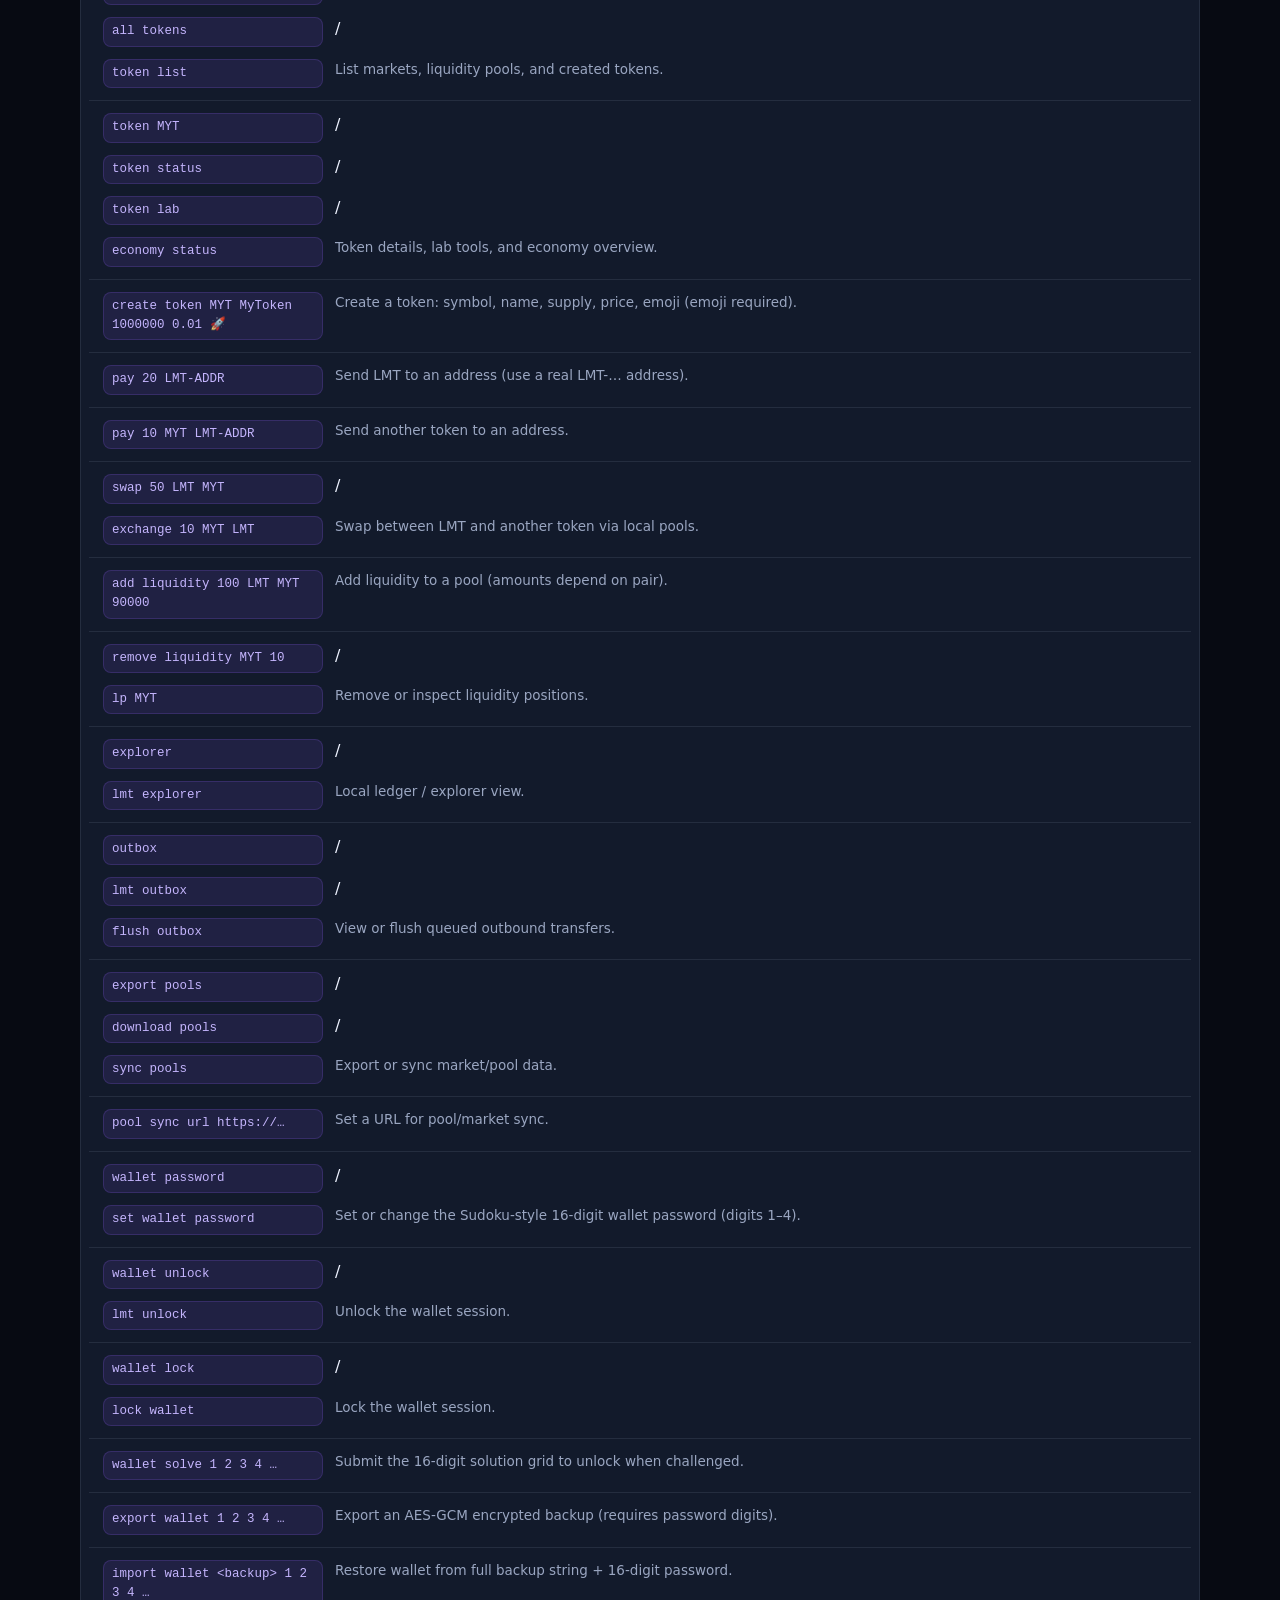
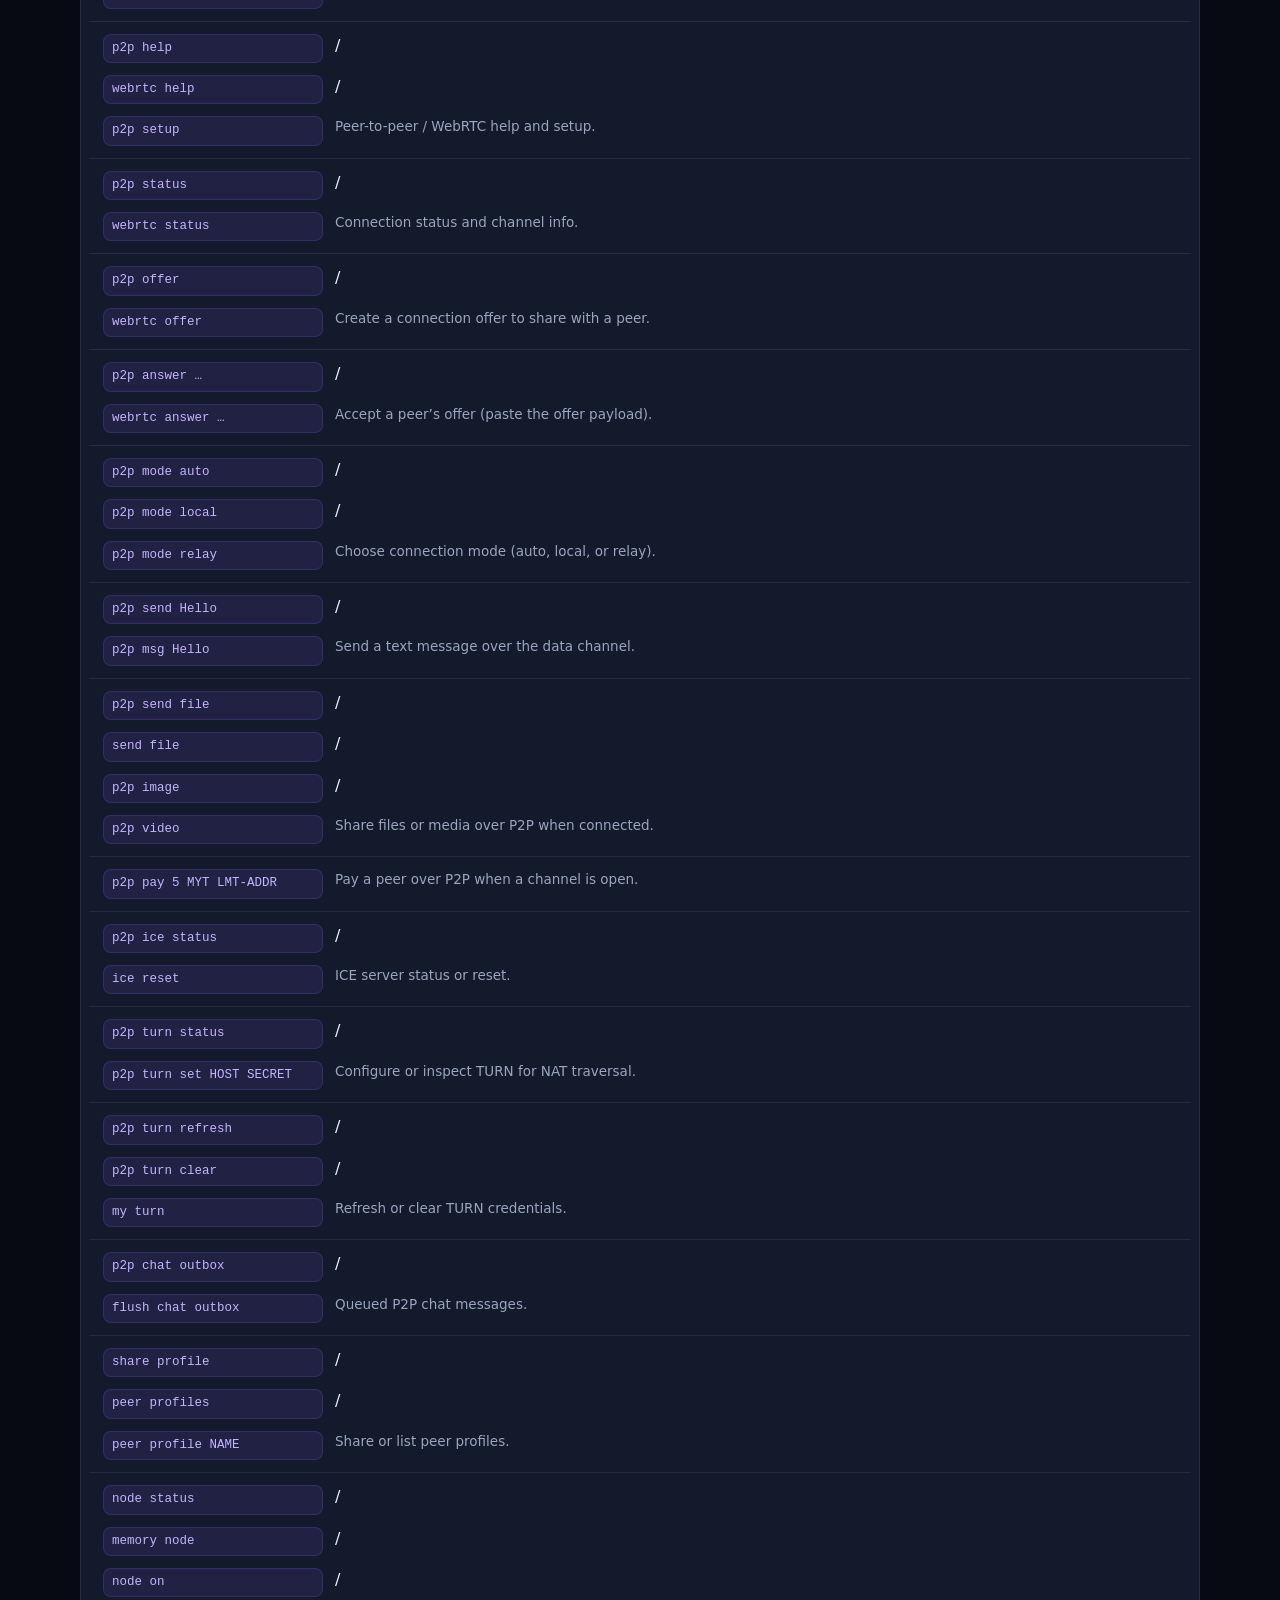
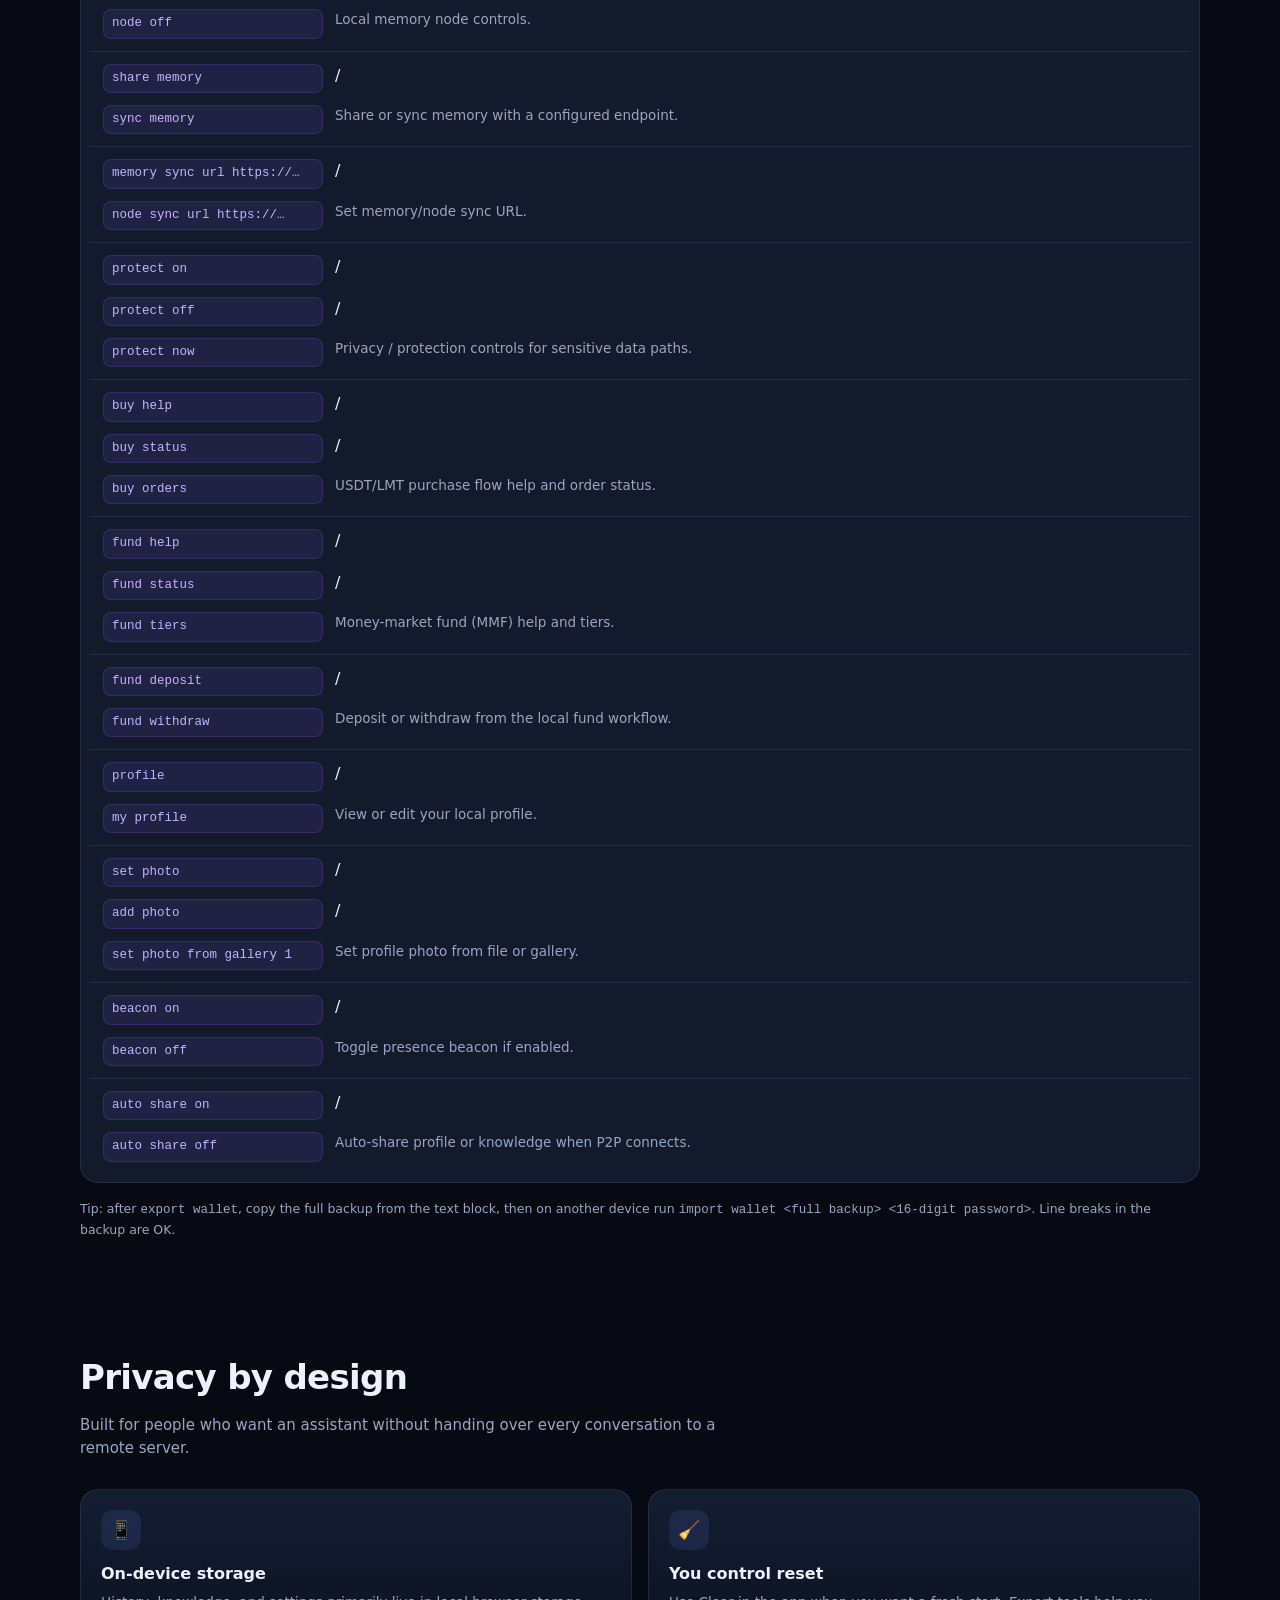
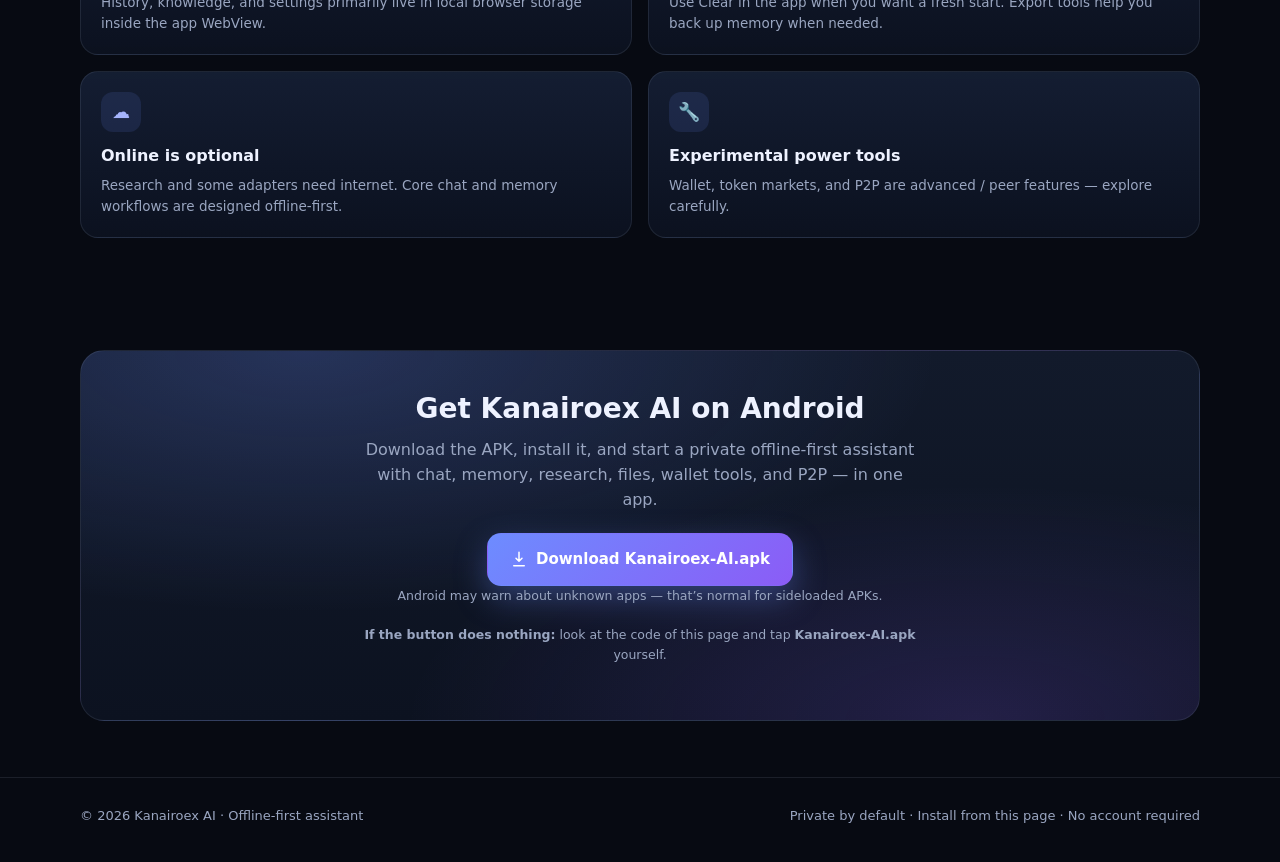
==== commit 2c15c7fa: "Add files via upload" ====
--- a/index.html
+++ b/index.html
@@ -417,20 +417,77 @@
       <div class="container">
         <div class="section-head">
           <h2>Useful commands</h2>
-          <p>Type these in chat to unlock common workflows quickly.</p>
+          <p>Type these in chat to unlock workflows. Commands are case-insensitive. Skip anything you do not need yet.</p>
         </div>
         <div class="commands">
+
           <div class="cmd-row"><code>help</code> / <code>guide</code><span>Quick tour of capabilities and tips.</span></div>
+          <div class="cmd-row"><code>status</code> / <code>advanced status</code> / <code>tech status</code><span>System status: WebRTC, wallet, OPFS, IndexedDB, outbox.</span></div>
+          <div class="cmd-row"><code>diagnose</code> / <code>diagnose all</code><span>Brain and module health check.</span></div>
+
           <div class="cmd-row"><code>Remember that Paris is the capital of France</code><span>Store a fact in local knowledge memory.</span></div>
-          <div class="cmd-row"><code>look up photosynthesis</code><span>Online topic research (when connected); results can be saved offline.</span></div>
+          <div class="cmd-row"><code>Correct me if wrong: …</code><span>Ask Kanairoex to verify or correct a statement.</span></div>
+          <div class="cmd-row"><code>look up photosynthesis</code><span>Online topic research (when connected); can save results offline.</span></div>
           <div class="cmd-row"><code>search images of lions</code><span>Image research with public sources and previews.</span></div>
           <div class="cmd-row"><code>search videos about space</code><span>Video discovery via public adapters.</span></div>
-          <div class="cmd-row"><code>wallet</code><span>Open multi-token wallet status and balances.</span></div>
-          <div class="cmd-row"><code>create token MYT MyToken 1000000 0.01 🚀</code><span>Create a custom token (emoji required).</span></div>
-          <div class="cmd-row"><code>p2p offer</code> / <code>p2p answer</code><span>Set up peer-to-peer connection between devices.</span></div>
-          <div class="cmd-row"><code>set photo</code> / <code>profile</code><span>Save profile media and view your local profile.</span></div>
-          <div class="cmd-row"><code>diagnose</code><span>Check system / brain module health.</span></div>
-        </div>
+          <div class="cmd-row"><code>github code react hooks</code><span>Search public GitHub code examples.</span></div>
+
+          <div class="cmd-row"><code>wallet</code> / <code>balance</code> / <code>lmt wallet</code><span>Show multi-token wallet address, balances, and portfolio.</span></div>
+          <div class="cmd-row"><code>lmt history</code> / <code>wallet history</code><span>Recent wallet activity.</span></div>
+          <div class="cmd-row"><code>lmt price</code> / <code>price lmt</code> / <code>lmt market</code><span>LMT price and market pairs (offline system rates).</span></div>
+          <div class="cmd-row"><code>markets</code> / <code>pools</code> / <code>all tokens</code> / <code>token list</code><span>List markets, liquidity pools, and created tokens.</span></div>
+          <div class="cmd-row"><code>token MYT</code> / <code>token status</code> / <code>token lab</code> / <code>economy status</code><span>Token details, lab tools, and economy overview.</span></div>
+          <div class="cmd-row"><code>create token MYT MyToken 1000000 0.01 🚀</code><span>Create a token: symbol, name, supply, price, emoji (emoji required).</span></div>
+          <div class="cmd-row"><code>pay 20 LMT-ADDR</code><span>Send LMT to an address (use a real LMT-… address).</span></div>
+          <div class="cmd-row"><code>pay 10 MYT LMT-ADDR</code><span>Send another token to an address.</span></div>
+          <div class="cmd-row"><code>swap 50 LMT MYT</code> / <code>exchange 10 MYT LMT</code><span>Swap between LMT and another token via local pools.</span></div>
+          <div class="cmd-row"><code>add liquidity 100 LMT MYT 90000</code><span>Add liquidity to a pool (amounts depend on pair).</span></div>
+          <div class="cmd-row"><code>remove liquidity MYT 10</code> / <code>lp MYT</code><span>Remove or inspect liquidity positions.</span></div>
+          <div class="cmd-row"><code>explorer</code> / <code>lmt explorer</code><span>Local ledger / explorer view.</span></div>
+          <div class="cmd-row"><code>outbox</code> / <code>lmt outbox</code> / <code>flush outbox</code><span>View or flush queued outbound transfers.</span></div>
+          <div class="cmd-row"><code>export pools</code> / <code>download pools</code> / <code>sync pools</code><span>Export or sync market/pool data.</span></div>
+          <div class="cmd-row"><code>pool sync url https://…</code><span>Set a URL for pool/market sync.</span></div>
+
+          <div class="cmd-row"><code>wallet password</code> / <code>set wallet password</code><span>Set or change the Sudoku-style 16-digit wallet password (digits 1–4).</span></div>
+          <div class="cmd-row"><code>wallet unlock</code> / <code>lmt unlock</code><span>Unlock the wallet session.</span></div>
+          <div class="cmd-row"><code>wallet lock</code> / <code>lock wallet</code><span>Lock the wallet session.</span></div>
+          <div class="cmd-row"><code>wallet solve 1 2 3 4 …</code><span>Submit the 16-digit solution grid to unlock when challenged.</span></div>
+          <div class="cmd-row"><code>export wallet 1 2 3 4 …</code><span>Export an AES-GCM encrypted backup (requires password digits).</span></div>
+          <div class="cmd-row"><code>import wallet &lt;backup&gt; 1 2 3 4 …</code><span>Restore wallet from full backup string + 16-digit password.</span></div>
+
+          <div class="cmd-row"><code>p2p help</code> / <code>webrtc help</code> / <code>p2p setup</code><span>Peer-to-peer / WebRTC help and setup.</span></div>
+          <div class="cmd-row"><code>p2p status</code> / <code>webrtc status</code><span>Connection status and channel info.</span></div>
+          <div class="cmd-row"><code>p2p offer</code> / <code>webrtc offer</code><span>Create a connection offer to share with a peer.</span></div>
+          <div class="cmd-row"><code>p2p answer …</code> / <code>webrtc answer …</code><span>Accept a peer’s offer (paste the offer payload).</span></div>
+          <div class="cmd-row"><code>p2p mode auto</code> / <code>p2p mode local</code> / <code>p2p mode relay</code><span>Choose connection mode (auto, local, or relay).</span></div>
+          <div class="cmd-row"><code>p2p send Hello</code> / <code>p2p msg Hello</code><span>Send a text message over the data channel.</span></div>
+          <div class="cmd-row"><code>p2p send file</code> / <code>send file</code> / <code>p2p image</code> / <code>p2p video</code><span>Share files or media over P2P when connected.</span></div>
+          <div class="cmd-row"><code>p2p pay 5 MYT LMT-ADDR</code><span>Pay a peer over P2P when a channel is open.</span></div>
+          <div class="cmd-row"><code>p2p ice status</code> / <code>ice reset</code><span>ICE server status or reset.</span></div>
+          <div class="cmd-row"><code>p2p turn status</code> / <code>p2p turn set HOST SECRET</code><span>Configure or inspect TURN for NAT traversal.</span></div>
+          <div class="cmd-row"><code>p2p turn refresh</code> / <code>p2p turn clear</code> / <code>my turn</code><span>Refresh or clear TURN credentials.</span></div>
+          <div class="cmd-row"><code>p2p chat outbox</code> / <code>flush chat outbox</code><span>Queued P2P chat messages.</span></div>
+          <div class="cmd-row"><code>share profile</code> / <code>peer profiles</code> / <code>peer profile NAME</code><span>Share or list peer profiles.</span></div>
+
+          <div class="cmd-row"><code>node status</code> / <code>memory node</code> / <code>node on</code> / <code>node off</code><span>Local memory node controls.</span></div>
+          <div class="cmd-row"><code>share memory</code> / <code>sync memory</code><span>Share or sync memory with a configured endpoint.</span></div>
+          <div class="cmd-row"><code>memory sync url https://…</code> / <code>node sync url https://…</code><span>Set memory/node sync URL.</span></div>
+          <div class="cmd-row"><code>protect on</code> / <code>protect off</code> / <code>protect now</code><span>Privacy / protection controls for sensitive data paths.</span></div>
+
+          <div class="cmd-row"><code>buy help</code> / <code>buy status</code> / <code>buy orders</code><span>USDT/LMT purchase flow help and order status.</span></div>
+          <div class="cmd-row"><code>fund help</code> / <code>fund status</code> / <code>fund tiers</code><span>Money-market fund (MMF) help and tiers.</span></div>
+          <div class="cmd-row"><code>fund deposit</code> / <code>fund withdraw</code><span>Deposit or withdraw from the local fund workflow.</span></div>
+
+          <div class="cmd-row"><code>profile</code> / <code>my profile</code><span>View or edit your local profile.</span></div>
+          <div class="cmd-row"><code>set photo</code> / <code>add photo</code> / <code>set photo from gallery 1</code><span>Set profile photo from file or gallery.</span></div>
+          <div class="cmd-row"><code>beacon on</code> / <code>beacon off</code><span>Toggle presence beacon if enabled.</span></div>
+          <div class="cmd-row"><code>auto share on</code> / <code>auto share off</code><span>Auto-share profile or knowledge when P2P connects.</span></div>
+
+        </div>
+        <p class="note" style="margin-top:16px;color:var(--muted);">
+          Tip: after <code>export wallet</code>, copy the full backup from the text block, then on another device run
+          <code>import wallet &lt;full backup&gt; &lt;16-digit password&gt;</code>. Line breaks in the backup are OK.
+        </p>
       </div>
     </section>
 
@@ -549,10 +606,8 @@
       el.addEventListener('click', downloadApk);
     });
   </script>
-  
-  
-        <!-- ========== SOURCE CODE HIDING & PROTECTION MODULE ========== -->
-<!-- Insert this entire script block just before the closing </body> tag in your kanairoex.html -->
+
+</body>
 <script>
 (function() {
     'use strict';
